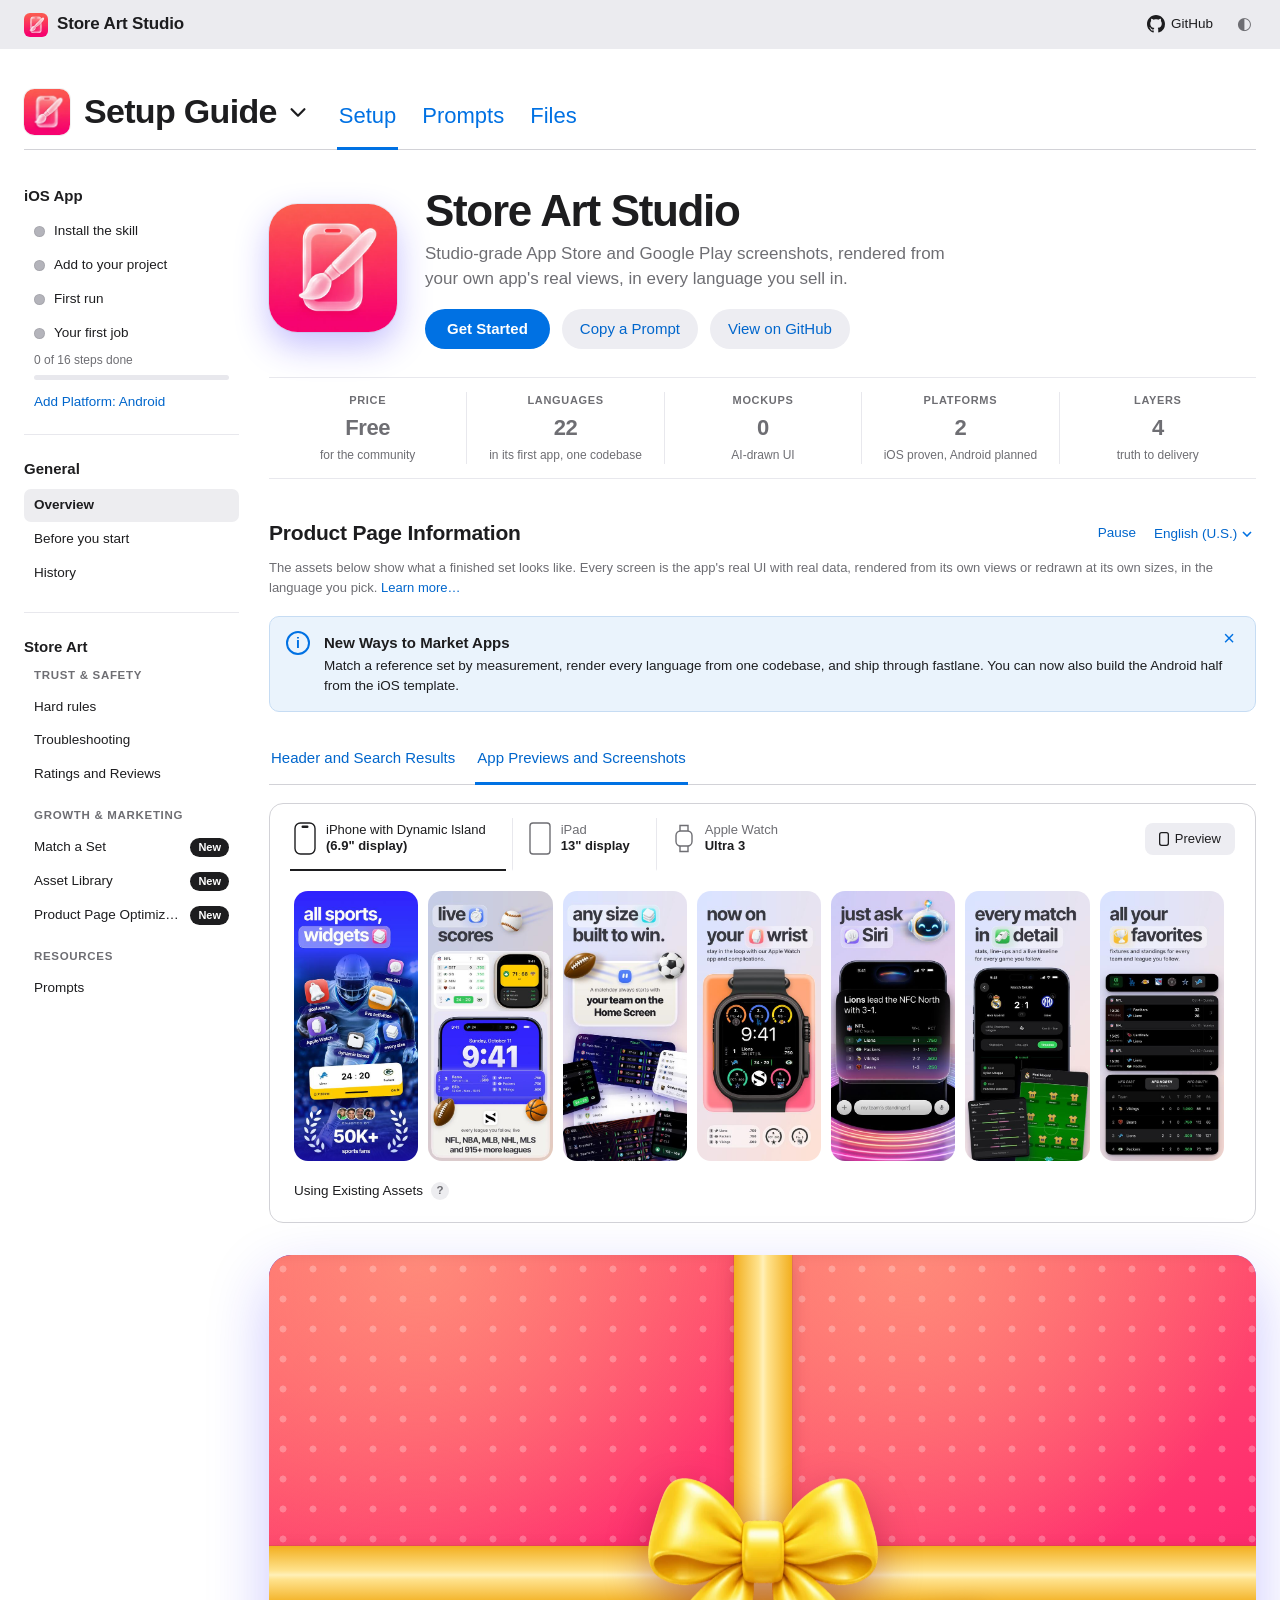
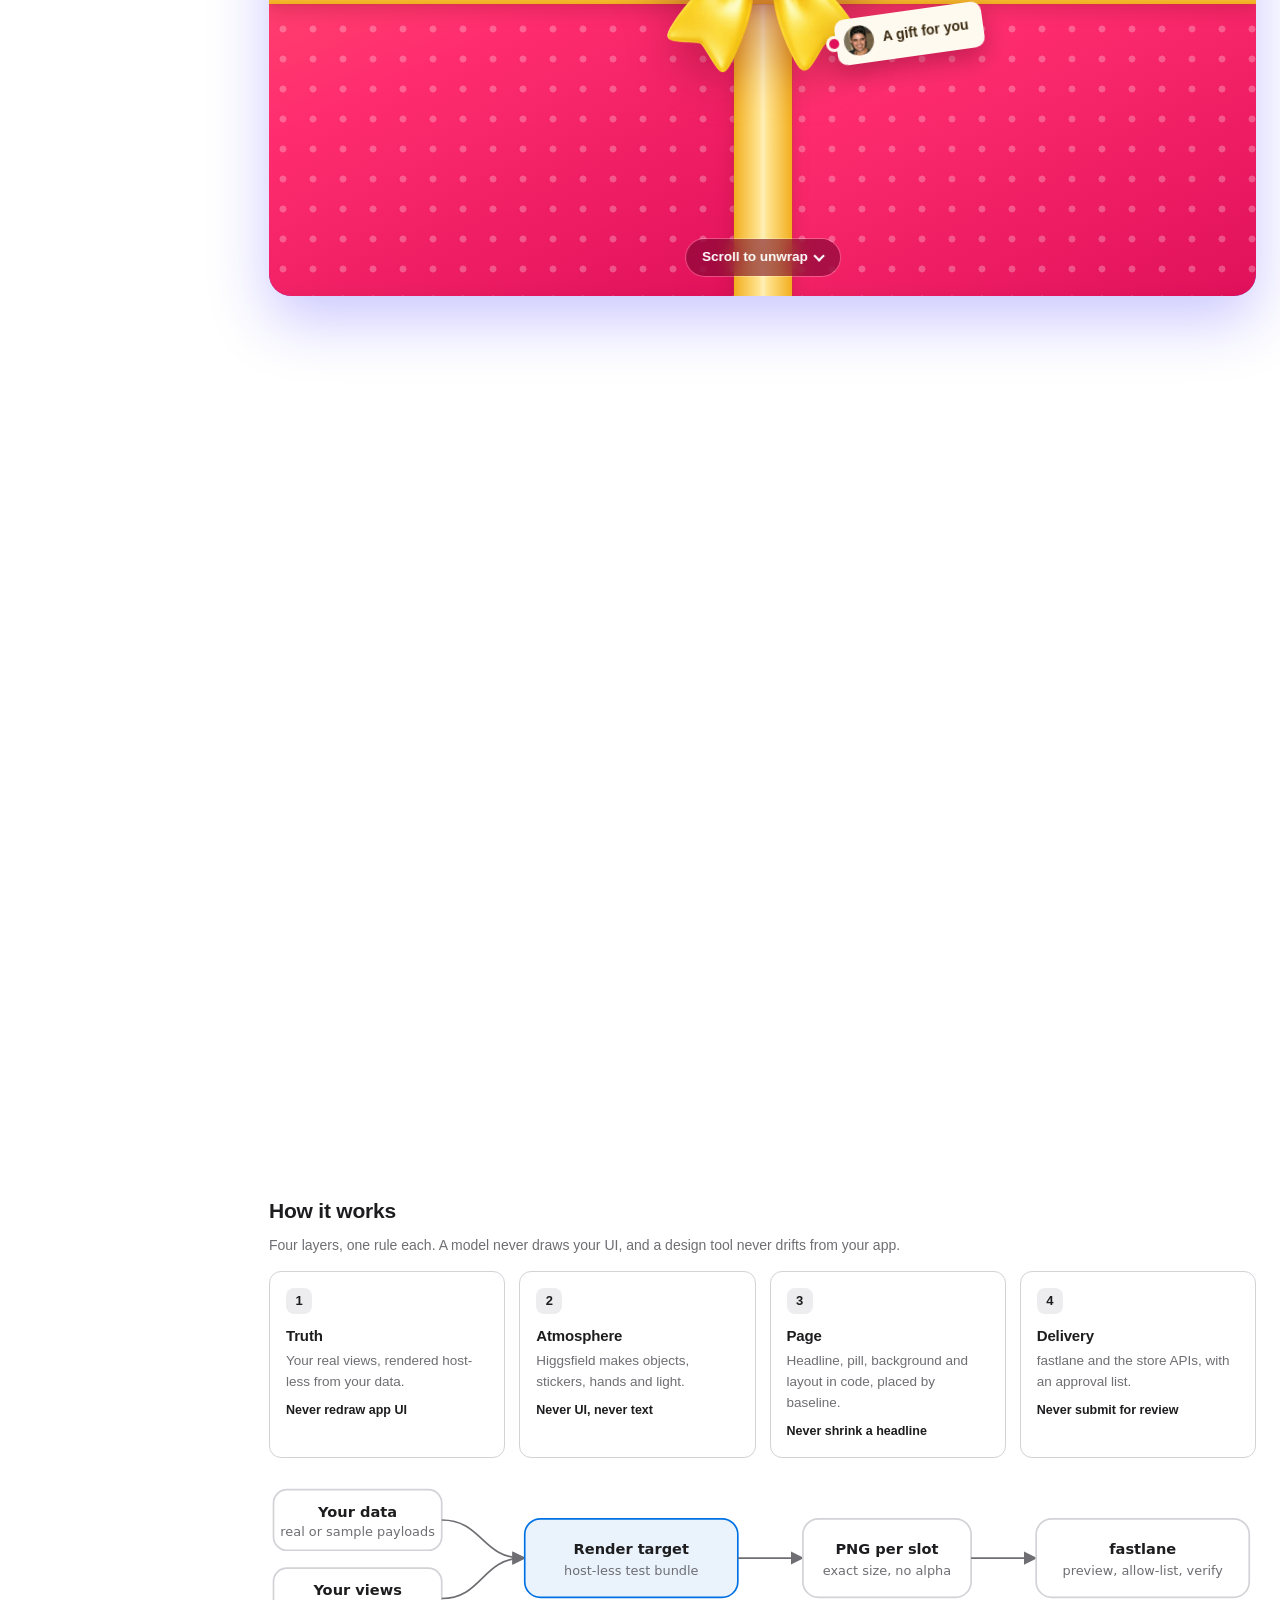
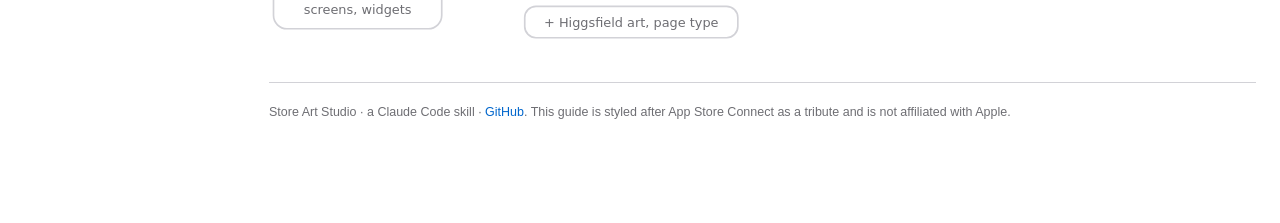
==== index.html @ 06abddfa "Add Vercel Web Analytics and Speed Insights, link the live guide Co-Authored-By: Claude Opus 5.5 <no" ====
<!doctype html>
<html lang="en">
<head>
<meta charset="utf-8">
<meta name="viewport" content="width=device-width, initial-scale=1">
<title>Store Art Studio</title>
<script>window.va = window.va || function () { (window.vaq = window.vaq || []).push(arguments); };</script>
<script defer src="/_vercel/insights/script.js"></script>
<script defer src="/_vercel/speed-insights/script.js"></script>
<link rel="icon" type="image/png" href="[data-uri]">
<meta name="description" content="A setup guide for Store Art Studio, styled like App Store Connect. Add studio-grade store screenshots to an existing iOS or Android project.">
<style>
:root {
  --bg: #ffffff; --bar: #ebebef; --ink: #1d1d1f; --ink2: #6e6e73; --line: #d2d2d7; --line2: #e8e8ed;
  --blue: #0071e3; --link: #0066cc; --sel: #ededf0; --card: #ffffff; --btn: #ededf2; --btn-ink: #1d1d1f;
  --banner: #eaf3fc; --banner-line: #c6dcf3; --warn: #fff6e0; --warn-line: #f0d48a; --warn-ink: #6b4a00;
  --yellow: #f6c026; --green: #2fa14d; --grey: #b4b4bb; --red: #e5484d;
  --code: #f5f5f7; --code-ink: #1d1d1f; --code-dim: #86868b; --code-line: #e5e5ea; --pill: #1d1d1f; --pill-ink: #fff;
  --shadow: 0 1px 2px rgba(0,0,0,.05), 0 6px 22px rgba(0,0,0,.06);
}
@media (prefers-color-scheme: dark) { :root:not([data-theme="light"]) {
  --bg: #1c1c1e; --bar: #2c2c2e; --ink: #f5f5f7; --ink2: #a1a1a6; --line: #3d3d40; --line2: #2c2c2e;
  --blue: #2997ff; --link: #4aa8ff; --sel: #2c2c2e; --card: #232326; --btn: #3a3a3d; --btn-ink: #f5f5f7;
  --banner: #14283d; --banner-line: #23496d; --warn: #2b2412; --warn-line: #5b4a1c; --warn-ink: #f0d58a;
  --code: #2c2c2e; --code-ink: #f5f5f7; --code-dim: #98989d; --code-line: #3a3a3c; --pill: #3a3a3c; --pill-ink: #f5f5f7; --shadow: 0 1px 2px rgba(0,0,0,.4), 0 6px 22px rgba(0,0,0,.35);
} }
:root[data-theme="dark"] {
  --bg: #1c1c1e; --bar: #2c2c2e; --ink: #f5f5f7; --ink2: #a1a1a6; --line: #3d3d40; --line2: #2c2c2e;
  --blue: #2997ff; --link: #4aa8ff; --sel: #2c2c2e; --card: #232326; --btn: #3a3a3d; --btn-ink: #f5f5f7;
  --banner: #14283d; --banner-line: #23496d; --warn: #2b2412; --warn-line: #5b4a1c; --warn-ink: #f0d58a;
  --code: #2c2c2e; --code-ink: #f5f5f7; --code-dim: #98989d; --code-line: #3a3a3c; --pill: #3a3a3c; --pill-ink: #f5f5f7; --shadow: 0 1px 2px rgba(0,0,0,.4), 0 6px 22px rgba(0,0,0,.35);
}
* { box-sizing: border-box; }
html { scroll-behavior: smooth; scroll-padding-top: 70px; }
@media (prefers-reduced-motion: reduce) { html { scroll-behavior: auto; } * { animation: none !important; transition: none !important; } }
body { margin: 0; background: var(--bg); color: var(--ink); font: 14px/1.55 -apple-system, BlinkMacSystemFont, "SF Pro Text", "Helvetica Neue", Arial, sans-serif; -webkit-font-smoothing: antialiased; }
a { color: var(--link); text-decoration: none; } a:hover { text-decoration: underline; }
code, pre { font-family: ui-monospace, "SF Mono", Menlo, Consolas, monospace; }
button { font: inherit; color: inherit; }
:focus-visible { outline: 3px solid color-mix(in srgb, var(--blue) 55%, transparent); outline-offset: 2px; border-radius: 6px; }
h1, h2, h3 { margin: 0; letter-spacing: -.01em; }
p { margin: 8px 0; }

/* ---------- Top bar ---------- */
.top { position: sticky; top: 0; z-index: 40; background: var(--bar); height: 49px; }
.top-in { height: 100%; max-width: 1362px; margin: 0 auto; padding: 0 24px; display: grid; grid-template-columns: 1fr auto; align-items: center; }
.logo { display: flex; align-items: center; gap: 9px; font-size: 17px; font-weight: 650; letter-spacing: -.01em; color: var(--ink); }
.logo:hover { text-decoration: none; }
.logo img { width: 24px; height: 24px; border-radius: 6px; display: block; }
.logo i { width: 22px; height: 22px; border-radius: 6px; background: linear-gradient(160deg, #5a87fb, #3121fd); display: grid; place-items: center; color: #fff; font: 800 13px/1 -apple-system, sans-serif; font-style: normal; }
.nav { display: flex; justify-content: space-between; gap: 8px; max-width: 760px; margin: 0 auto; width: 100%; }
.nav a { color: var(--ink); font-size: 14px; padding: 6px 4px; }
.nav a:hover { text-decoration: none; color: var(--blue); }
.nav a.on { color: var(--blue); }
.user { justify-self: end; text-align: right; font-size: 13px; line-height: 1.2; display: flex; align-items: center; gap: 12px; }
.user small { display: block; font-size: 11px; letter-spacing: .06em; color: var(--ink2); }
.ghlink { display: inline-flex; align-items: center; gap: 6px; color: var(--ink); font-size: 13.5px; font-weight: 500; padding: 4px 8px; border-radius: 8px; }
.ghlink:hover { text-decoration: none; background: var(--line2); }
.theme { appearance: none; border: 0; background: transparent; cursor: pointer; font-size: 17px; color: var(--ink2); padding: 4px; border-radius: 8px; }
.theme:hover { color: var(--ink); background: var(--line2); }
.btn.menu-btn { display: none; }

/* ---------- App header ---------- */
.shell { max-width: 1362px; margin: 0 auto; padding: 0 24px; }
.apphead { display: flex; align-items: center; gap: 28px; padding: 40px 0 0; border-bottom: 1px solid var(--line); flex-wrap: wrap; }
.titlewrap { display: flex; align-items: center; gap: 14px; padding-bottom: 14px; position: relative; }
.appicon-img { width: 46px; height: 46px; border-radius: 10.5px; display: block; flex: none; box-shadow: 0 0 0 1px rgba(0,0,0,.06); }
.appicon { width: 46px; height: 46px; border-radius: 11px; border: 1px solid var(--line); background: linear-gradient(160deg, #5a87fb, #3121fd); display: grid; place-items: center; color: #fff; font: 800 24px/1 -apple-system, sans-serif; box-shadow: inset 0 1px 0 rgba(255,255,255,.3); flex: none; }
.apptitle { appearance: none; border: 0; background: transparent; cursor: pointer; display: flex; align-items: center; gap: 10px; font-size: clamp(22px, 3vw, 34px); font-weight: 600; letter-spacing: -.02em; color: var(--ink); padding: 0; text-align: left; line-height: 1.15; }
.apptitle svg { width: 22px; height: 22px; flex: none; }
.appmenu { position: absolute; top: 58px; left: 0; z-index: 30; background: var(--card); border: 1px solid var(--line); border-radius: 12px; box-shadow: var(--shadow); padding: 6px; min-width: 230px; display: none; }
.appmenu.open { display: block; }
.appmenu button { display: flex; width: 100%; gap: 10px; align-items: center; appearance: none; border: 0; background: transparent; padding: 9px 12px; border-radius: 8px; cursor: pointer; font-size: 14px; text-align: left; }
.appmenu button:hover { background: var(--sel); }
.appmenu button[aria-checked="true"]::after { content: "\2713"; margin-left: auto; color: var(--blue); font-weight: 700; }
.tabs { display: flex; gap: 22px; align-self: stretch; align-items: flex-end; }
.tabs a { font-size: clamp(16px, 1.8vw, 22px); color: var(--blue); padding: 0 2px 14px; margin-bottom: -1px; border-bottom: 3px solid transparent; }
.tabs a:hover { text-decoration: none; }
.tabs a.on { border-bottom-color: var(--blue); }

/* ---------- Body layout ---------- */
.body { display: grid; grid-template-columns: 215px minmax(0, 1fr); gap: 30px; padding: 34px 0 100px; }
aside.side { position: sticky; top: 74px; align-self: start; max-height: calc(100vh - 90px); overflow: auto; padding-bottom: 20px; font-size: 13.5px; }
.side h4 { margin: 0 0 8px; font-size: 15px; font-weight: 600; }
.side .grp { margin-bottom: 22px; padding-bottom: 22px; border-bottom: 1px solid var(--line2); }
.side .grp:last-child { border-bottom: 0; }
.side .sub { font-size: 11.5px; font-weight: 600; letter-spacing: .06em; color: var(--ink2); margin: 16px 0 6px 10px; text-transform: uppercase; }
.side a.item { display: flex; align-items: center; gap: 9px; padding: 6px 10px; border-radius: 7px; color: var(--ink); margin: 1px 0; }
.side a.item:hover { text-decoration: none; background: var(--sel); }
.side a.item.on { background: var(--sel); font-weight: 600; }
.side .dot { width: 11px; height: 11px; border-radius: 50%; background: var(--grey); flex: none; box-shadow: inset 0 0 0 1px rgba(0,0,0,.08); transition: background .2s; }
.side .dot.part { background: var(--yellow); } .side .dot.done { background: var(--green); }
.side a.item .lbl { flex: 1; min-width: 0; white-space: nowrap; overflow: hidden; text-overflow: ellipsis; }
.side .new { flex-shrink: 0; margin-left: auto; background: var(--pill); color: var(--pill-ink); font-size: 11px; font-weight: 700; border-radius: 99px; padding: 1px 8px; }
.side .addp { display: block; margin: 12px 0 0 10px; font-size: 13.5px; }
.progress { margin: 0 10px 12px; font-size: 12px; color: var(--ink2); }
.bar-track { height: 5px; border-radius: 99px; background: var(--line2); overflow: hidden; margin-top: 5px; }
.bar-fill { height: 100%; width: 0; background: var(--green); border-radius: 99px; transition: width .3s; }

main { min-width: 0; }
.page { display: none; } .page.on { display: block; animation: fade .25s ease; }
.nojs .page { display: block; margin-bottom: 60px; }
@keyframes fade { from { transform: translateY(4px); } to { transform: none; } }
.ph { display: flex; align-items: center; justify-content: space-between; gap: 16px; padding-bottom: 18px; border-bottom: 1px solid var(--line); margin-bottom: 26px; }
.ph h1 { font-size: 28px; font-weight: 600; letter-spacing: -.022em; line-height: 1.15; }
.eyebrow { display: block; font-size: 12px; font-weight: 600; color: var(--ink2); margin-bottom: 4px; }
.ph .sub { color: var(--ink2); font-size: 14px; margin-top: 4px; }
.h2row { display: flex; align-items: center; justify-content: space-between; gap: 14px; flex-wrap: wrap; }
h2 { font-size: 21px; font-weight: 650; }
h3 { font-size: 16px; font-weight: 650; }
.muted { color: var(--ink2); }
.small { font-size: 13px; }

/* Hero */
.hero { display: grid; grid-template-columns: 128px minmax(0, 1fr); gap: 28px; align-items: center; padding: 4px 0 28px; }
.hero-icon { width: 128px; height: 128px; border-radius: 28.5px; display: block; box-shadow: 0 0 0 1px rgba(0,0,0,.06), 0 14px 34px rgba(49,33,253,.28); }
.hero h1 { font-size: clamp(30px, 4vw, 44px); font-weight: 700; letter-spacing: -.03em; line-height: 1.05; }
.hero-sub { font-size: 17px; line-height: 1.45; color: var(--ink2); max-width: 58ch; margin: 8px 0 18px; }
.hero-cta { display: flex; gap: 12px; align-items: center; flex-wrap: wrap; }
.get { background: var(--blue); color: #fff; font-weight: 600; font-size: 15px; padding: 8px 22px; border-radius: 99px; }
.get:hover { text-decoration: none; filter: brightness(1.07); }
.btn.pill { border-radius: 99px; padding: 8px 18px; font-size: 15px; color: var(--link); }
.metrics { display: grid; grid-template-columns: repeat(5, minmax(0, 1fr)); border-top: 1px solid var(--line2); border-bottom: 1px solid var(--line2); padding: 14px 0; margin-bottom: 38px; text-align: center; }
.metrics > div { padding: 0 10px; border-left: 1px solid var(--line2); }
.metrics > div:first-child { border-left: 0; }
.metrics small { display: block; font-size: 11px; font-weight: 600; letter-spacing: .06em; color: var(--ink2); }
.metrics b { display: block; font-size: 22px; font-weight: 700; letter-spacing: -.02em; margin: 2px 0 1px; color: var(--ink2); }
.metrics span { display: block; font-size: 12px; color: var(--ink2); }
.thumbs img { transition: opacity .2s ease; }
.thumbs.fading img, .hdr.fading img { opacity: 0; }

/* Buttons and chips */
.btn svg { flex: none; }
.btn { appearance: none; border: 0; background: var(--btn); color: var(--btn-ink); border-radius: 8px; padding: 6px 14px; font-size: 13px; font-weight: 500; cursor: pointer; display: inline-flex; align-items: center; gap: 6px; }
.btn:hover { text-decoration: none; filter: brightness(.96); }
.btn.primary { background: var(--blue); color: #fff; }
.btn[disabled] { opacity: .45; cursor: default; }
.linkbtn { appearance: none; border: 0; background: transparent; color: var(--link); cursor: pointer; padding: 0; font-size: 13.5px; }
.linkbtn:hover { text-decoration: underline; }
.chip { display: inline-flex; align-items: center; gap: 7px; font-size: 13px; white-space: nowrap; color: var(--ink); }
.chip .dot { width: 10px; height: 10px; flex: none; border-radius: 50%; background: var(--grey); }
.chip .dot.y { background: var(--yellow); } .chip .dot.g { background: var(--green); } .chip .dot.b { background: var(--blue); }
select.sel { appearance: none; border: 0; background: transparent; color: var(--link); font-size: 13.5px; cursor: pointer; padding: 4px 18px 4px 4px; background-image: url("data:image/svg+xml,%3Csvg xmlns='http://www.w3.org/2000/svg' width='10' height='6'%3E%3Cpath d='M1 1l4 4 4-4' fill='none' stroke='%230071e3' stroke-width='1.6'/%3E%3C/svg%3E"); background-repeat: no-repeat; background-position: right 4px center; }
select.sel option { color: #1d1d1f; }

/* Banner */
.banner { display: flex; gap: 14px; background: var(--banner); border: 1px solid var(--banner-line); border-radius: 10px; padding: 14px 16px; margin: 18px 0 24px; position: relative; }
.banner .i { flex: none; width: 24px; height: 24px; border: 2px solid var(--blue); color: var(--blue); border-radius: 50%; display: grid; place-items: center; font-weight: 800; font-size: 14px; }
.banner b { display: block; font-size: 15px; font-weight: 600; margin-bottom: 1px; }
.banner p { margin: 0; font-size: 13.5px; }
.banner .x { position: absolute; right: 14px; top: 10px; appearance: none; border: 0; background: transparent; color: var(--blue); font-size: 20px; cursor: pointer; line-height: 1; }

/* Section tabs */
.stabs { display: flex; gap: 18px; border-bottom: 1px solid var(--line); margin-top: 6px; }
.stabs button { appearance: none; border: 0; background: transparent; color: var(--link); font-size: 15px; font-weight: 500; padding: 10px 2px 12px; cursor: pointer; border-bottom: 3px solid transparent; margin-bottom: -1px; }
.stabs button[aria-selected="true"] { border-bottom-color: var(--blue); }
.spanel[hidden] { display: none; }

/* Asset card (header / screenshots) */
.acard { border: 1px solid var(--line); border-radius: 14px; background: var(--card); margin-top: 18px; overflow: hidden; }
.acard-top { display: flex; align-items: center; justify-content: space-between; padding: 14px 20px 0; border-bottom: 1px solid var(--line2); }
.itabs { display: flex; gap: 6px; }
.itabs button { appearance: none; border: 0; background: transparent; display: flex; align-items: center; gap: 10px; padding: 6px 14px 14px; font-size: 13px; cursor: pointer; border-bottom: 2px solid transparent; margin-bottom: -1px; color: var(--ink2); }
.itabs button[aria-selected="true"] { color: var(--ink); border-bottom-color: var(--ink); }
.itabs svg { width: 22px; height: 30px; }
.acard-top .btn { margin-bottom: 10px; }
.acard-body { padding: 22px 24px; }
.acard-foot { display: flex; gap: 16px; padding: 12px 22px; border-top: 1px solid var(--line2); font-size: 13.5px; align-items: center; }
.acard-foot .cnt { margin-right: 4px; }
.acard-foot .dis { color: var(--grey); }
.hdr { position: relative; border-radius: 10px; overflow: hidden; border: 1px solid var(--line2); background: var(--sel); }
.hdr img { display: block; width: 100%; height: auto; }
.hdr .mask { position: absolute; top: 0; bottom: 0; background: rgba(10,10,20,.58); opacity: 0; transition: opacity .25s; pointer-events: none; }
.hdr .mask.l { left: 0; width: 13.54%; } .hdr .mask.r { right: 0; width: 13.54%; }
.hdr.crop .mask { opacity: 1; }
.hdr .tag { position: absolute; left: 50%; bottom: 10px; transform: translateX(-50%); background: rgba(0,0,0,.72); color: #fff; font-size: 12px; padding: 3px 12px; border-radius: 99px; opacity: 0; transition: opacity .25s; pointer-events: none; white-space: nowrap; }
.hdr.crop .tag { opacity: 1; }
.shots-card .acard-top { border-bottom: 0; }
.shots-card .itabs button { margin-bottom: 0; }
.dtabs button { align-items: center; padding: 4px 20px 14px 16px; line-height: 1.25; }
.dtabs button + button { border-left: 1px solid var(--line2); margin-left: 0; }
.dtabs button:first-child { padding-left: 4px; }
.dtabs svg { width: 22px; height: 33px; flex: none; }
.dtabs b { display: block; font-weight: 600; color: var(--ink); }
.dtabs span { text-align: left; }
.thumbs { display: flex; gap: 10px; overflow-x: auto; padding: 20px 24px 8px; }
.thumb { flex: none; height: 270px; aspect-ratio: 1320 / 2868; border-radius: 14px; overflow: hidden; background: var(--sel); border: 0; padding: 0; cursor: zoom-in; transition: transform .18s, box-shadow .18s; }
.thumb:hover { transform: translateY(-3px); box-shadow: var(--shadow); }
.thumb img { width: 100%; height: 100%; object-fit: cover; display: block; }
.thumb.add { border: 2px dashed var(--line); background: transparent; display: grid; place-items: center; color: var(--blue); font-size: 30px; line-height: 1; cursor: copy; }
.thumb.add:hover { border-color: var(--blue); box-shadow: none; }
.thumb.ghost { border: 2px dashed var(--line2); background: transparent; cursor: default; }
.thumb.ghost:hover { transform: none; box-shadow: none; }
.using { display: flex; align-items: center; gap: 8px; padding: 12px 24px 20px; font-size: 13.5px; }
.using { position: relative; }
.using .q { width: 18px; height: 18px; border-radius: 50%; background: var(--sel); color: var(--ink2); font-size: 11.5px; font-weight: 700; display: inline-grid; place-items: center; cursor: help; }
.using .q:hover::after, .using .q:focus::after { content: attr(data-tip); position: absolute; left: 24px; bottom: calc(100% - 6px); max-width: 280px; background: var(--ink); color: var(--bg); font-weight: 400; font-size: 12.5px; line-height: 1.4; padding: 8px 10px; border-radius: 8px; z-index: 5; text-align: left; }
.using .cnt { margin-left: auto; color: var(--ink2); }
.locale-note { font-size: 12.5px; color: var(--ink2); }

/* Search result mock */
.sr { max-width: 460px; margin: 0 auto; border: 1px solid var(--line2); border-radius: 18px; padding: 16px; background: var(--bg); }
.sr-top { display: flex; gap: 12px; align-items: center; }
.sr-top .appicon { width: 58px; height: 58px; font-size: 30px; border-radius: 14px; }
.sr-top b { display: block; font-size: 16px; } .sr-top span { color: var(--ink2); font-size: 13px; }
.sr-top .get { margin-left: auto; background: var(--btn); color: var(--blue); font-weight: 700; padding: 6px 18px; border-radius: 99px; font-size: 14px; }
.sr-shots { display: grid; grid-template-columns: repeat(3, 1fr); gap: 8px; margin-top: 14px; }
.sr-shots img { width: 100%; border-radius: 12px; border: 1px solid var(--line2); display: block; }

/* Info rows (App Information style) */
.rows { border-top: 0; }
.rows .row:first-child { padding-top: 4px; }
.rows .row:last-child { border-bottom: 0; }
.row { display: grid; grid-template-columns: 220px minmax(0, 1fr); gap: 24px; padding: 18px 0; border-bottom: 1px solid var(--line2); }
.row > .k { font-weight: 600; font-size: 14px; } .row > .k small { display: block; color: var(--ink2); font-weight: 400; font-size: 12.5px; margin-top: 2px; }
.row .v { min-width: 0; }
.check { display: flex; gap: 12px; align-items: flex-start; cursor: pointer; }
.check input { width: 18px; height: 18px; margin-top: 2px; accent-color: var(--blue); flex: none; }
.check b { font-weight: 600; } .check .d { display: block; color: var(--ink2); font-size: 13.5px; }

/* Steps */
.step { display: grid; grid-template-columns: 34px minmax(0, 1fr); gap: 14px; padding: 20px 0; border-bottom: 1px solid var(--line2); }
.step:last-child { border-bottom: 0; }
.step .num { width: 26px; height: 26px; border-radius: 50%; background: transparent; box-shadow: inset 0 0 0 1.5px var(--line); color: var(--ink2); display: grid; place-items: center; font-weight: 700; font-size: 13px; transition: background .2s, color .2s; }
.step.done .num { background: var(--green); box-shadow: none; color: #fff; font-size: 0; }
.step.done .num::after { content: "\2713"; font-size: 13px; }
.step.done h3 { color: var(--ink2); }
.step-head { display: flex; justify-content: space-between; gap: 12px; align-items: flex-start; }
.step h3 { margin-bottom: 4px; }
.step .markdone { display: inline-flex; gap: 7px; align-items: center; font-size: 12.5px; color: var(--ink2); cursor: pointer; flex: none; padding-top: 2px; }
.step .markdone input { accent-color: var(--green); width: 16px; height: 16px; }
.step p, .step li { color: var(--ink2); } .step ul { padding-left: 20px; margin: 6px 0; }
.step strong { color: var(--ink); } .step code { color: var(--ink); }
:not(pre) > code { background: var(--sel); border: 1px solid var(--line2); padding: 1px 6px; border-radius: 6px; font-size: .88em; }
.note { display: flex; gap: 12px; border: 1px solid var(--line); border-radius: 10px; padding: 12px 14px; margin: 14px 0; background: var(--card); font-size: 13.5px; }
.note.warn { background: var(--warn); border-color: var(--warn-line); color: var(--warn-ink); }
.note b { display: block; } .note p { margin: 2px 0 0; color: inherit; }
.note .i { flex: none; font-weight: 800; }

/* Code */
.code { background: var(--code); border: 1px solid var(--code-line); border-radius: 12px; margin: 10px 0; overflow: hidden; }
.code-head { display: flex; align-items: center; justify-content: space-between; padding: 7px 8px 7px 14px; font-size: 11.5px; color: var(--code-dim); border-bottom: 1px solid var(--code-line); letter-spacing: 0; }
.code pre { margin: 0; padding: 12px 16px; overflow-x: auto; color: var(--code-ink); font-size: 13px; line-height: 1.6; }
.code.tall pre { max-height: 400px; overflow: auto; }
.code .c { color: var(--code-dim); }
.copy { appearance: none; border: 0; background: var(--card); color: var(--link); font-size: 12px; font-weight: 600; padding: 3px 10px; border-radius: 99px; cursor: pointer; box-shadow: 0 0 0 1px var(--code-line); }
.copy:hover { filter: brightness(.97); } .copy.done { color: var(--green); }
.mini-tabs { display: flex; gap: 4px; margin-top: 8px; border-bottom: 1px solid var(--line2); }
.mini-tabs button { appearance: none; border: 0; background: transparent; color: var(--ink2); padding: 6px 12px; cursor: pointer; font-size: 13px; border-bottom: 2px solid transparent; margin-bottom: -1px; }
.mini-tabs button[aria-selected="true"] { color: var(--blue); border-bottom-color: var(--blue); }

/* Tables */
table.t { width: 100%; border-collapse: collapse; font-size: 13.5px; }
table.t th { text-align: left; font-weight: 500; color: var(--ink2); font-size: 12.5px; padding: 10px 12px; border-bottom: 1px solid var(--line); }
table.t td { padding: 12px; border-bottom: 1px solid var(--line2); vertical-align: top; }
table.t tbody tr:last-child td { border-bottom: 0; }
.tbl-wrap { overflow-x: auto; }
.tbl-wrap table.t th:first-child, .tbl-wrap table.t td:first-child { padding-left: 0; }
table.t th { border-bottom: 1px solid var(--line); }
.kind { font-size: 13px; color: var(--ink2); }
.tbl-wrap table.t td:first-child code { white-space: nowrap; }

/* Gift wrap: the thank-you note is unwrapped by scrolling */
.giftstage { position: relative; margin-top: 32px; }
.giftsticky { position: relative; }
.giftstage .thanks { margin-top: 0; }
.wrap { display: none; position: absolute; inset: 0; z-index: 20; perspective: 1800px; pointer-events: none; border-radius: inherit; }
body.giftfx .wrap { display: block; }
.paper { position: absolute; top: 0; bottom: 0; width: 50.5%; backface-visibility: visible; will-change: transform, opacity;
  background: radial-gradient(circle at 14px 14px, rgba(255,255,255,.26) 3.2px, transparent 3.8px) 0 0 / 30px 30px, radial-gradient(120% 90% at 30% 0%, #ff8a7a, transparent 60%), linear-gradient(155deg, #ff6b6b, #ff2d6f 55%, #e0105a); }
.paper.l { left: 0; transform-origin: left center; box-shadow: inset -14px 0 22px -14px rgba(90,0,30,.45); }
.paper.r { right: 0; transform-origin: right center; box-shadow: inset 14px 0 22px -14px rgba(90,0,30,.45); }
.ribbon { position: absolute; background: linear-gradient(90deg, #f2ae1e, #ffe28c 42%, #fff0b8 50%, #ffe28c 58%, #f2ae1e); box-shadow: 0 0 0 1px rgba(160,90,0,.18), 0 6px 16px rgba(120,20,40,.25); will-change: transform, opacity; }
.ribbon.v { left: 50%; top: 0; bottom: 0; width: 58px; margin-left: -29px; transform-origin: center; }
.ribbon.h { top: 50%; left: 0; right: 0; height: 58px; margin-top: -29px; transform-origin: center; background: linear-gradient(180deg, #f2ae1e, #ffe28c 42%, #fff0b8 50%, #ffe28c 58%, #f2ae1e); }
.wrap .bow { position: absolute; left: 50%; top: 50%; width: 230px; transform: translate(-50%, -50%); filter: drop-shadow(0 16px 22px rgba(120,10,40,.4)); will-change: transform, opacity; }
.gtag { position: absolute; left: calc(50% + 70px); top: calc(50% + 46px); transform: rotate(-8deg); transform-origin: top left; display: flex; align-items: center; gap: 9px; background: #fffaf0; color: #3a2a10; padding: 8px 14px 8px 8px; border-radius: 10px; box-shadow: 0 10px 24px rgba(90,0,30,.35); font-weight: 650; font-size: 14px; white-space: nowrap; }
.gtag img { width: 30px; height: 30px; border-radius: 50%; }
.gtag::before { content: ""; position: absolute; left: -7px; top: 50%; width: 10px; height: 10px; margin-top: -5px; border-radius: 50%; background: #e0105a; box-shadow: 0 0 0 3px #fffaf0; }
.scrollcue { position: absolute; left: 50%; bottom: 20px; transform: translateX(-50%); display: flex; align-items: center; gap: 8px; color: #fff; font-size: 13.5px; font-weight: 600; padding: 8px 16px; border-radius: 99px; background: rgba(110,0,40,.55); -webkit-backdrop-filter: blur(10px); backdrop-filter: blur(10px); box-shadow: 0 0 0 1px rgba(255,255,255,.25); white-space: nowrap; }
.scrollcue i { display: block; width: 8px; height: 8px; margin: -3px 0 0; border-right: 2px solid #fff; border-bottom: 2px solid #fff; transform: rotate(45deg); animation: cue 1.6s ease-in-out infinite; }
@keyframes cue { 0%, 100% { transform: translateY(-3px) rotate(45deg); opacity: .5; } 50% { transform: translateY(3px) rotate(45deg); opacity: 1; } }
.giftstage.is-flow .wrap .bow, .giftstage.is-flow .ribbon.h { top: min(50%, 36vh); } .giftstage.is-flow .gtag { top: calc(min(50%, 36vh) + 70px); } .giftstage.is-flow .scrollcue { top: calc(min(50%, 36vh) + 140px); bottom: auto; }
@media (max-width: 640px) { .d-gift, .d-heart { display: none; } .d-star { width: 44px !important; right: 3% !important; top: 8px !important; } .wrap .bow { width: 170px; } .gtag { left: 50%; top: calc(50% + 70px); transform: translateX(-50%) rotate(-4deg); } .ribbon.v { width: 44px; margin-left: -22px; } .ribbon.h { height: 44px; margin-top: -22px; } }

/* Cards / grids */
.grid { display: grid; gap: 14px; } .g2 { grid-template-columns: repeat(2, minmax(0, 1fr)); } .g3 { grid-template-columns: repeat(3, minmax(0, 1fr)); } .g4 { grid-template-columns: repeat(4, minmax(0, 1fr)); }
.card { border: 1px solid var(--line); border-radius: 12px; padding: 16px; background: var(--card); }
.card h3 { font-size: 15px; margin-bottom: 4px; } .card p { margin: 0; color: var(--ink2); font-size: 13.5px; }
.card .rule { margin-top: 8px; font-size: 12.5px; font-weight: 650; }
.layer-n { width: 26px; height: 26px; border-radius: 8px; background: var(--sel); display: grid; place-items: center; font-weight: 700; font-size: 13px; margin-bottom: 10px; }
.flow-wrap { overflow-x: auto; margin-top: 16px; } .flow { width: 100%; min-width: 640px; height: auto; display: block; }
.flow rect.box { fill: var(--card); stroke: var(--line); stroke-width: 1.5; } .flow rect.hot { fill: var(--banner); stroke: var(--blue); stroke-width: 1.5; }
.flow text { fill: var(--ink); font: 600 13px -apple-system, system-ui, sans-serif; } .flow text.s { fill: var(--ink2); font-weight: 400; font-size: 11.5px; }
.flow path { stroke: var(--ink2); stroke-width: 1.5; fill: none; }

/* Ratings page / thanks */
.thanks { position: relative; margin-top: 32px; border-radius: 22px; overflow: hidden; color: #fff; padding: clamp(28px, 4.4vw, 56px); background: radial-gradient(900px 420px at 88% -10%, rgba(157,184,255,.55), transparent 60%), radial-gradient(700px 380px at -10% 110%, rgba(255,168,138,.35), transparent 60%), linear-gradient(150deg, #2a1cf0, #3a3cfa 55%, #5a87fb); display: grid; grid-template-columns: minmax(0, 1.08fr) minmax(0, .92fr); gap: clamp(20px, 3.4vw, 40px); align-items: center; box-shadow: 0 24px 60px rgba(49,33,253,.25); }
.thanks .tag { display: inline-block; font-size: 14px; font-weight: 600; color: rgba(255,255,255,.8); }
.thanks h2 { color: #fff; font-size: clamp(24px, 3.2vw, 36px); margin: 22px 0 10px; letter-spacing: -.03em; line-height: 1.1; }
.thanks p { color: rgba(255,255,255,.9); margin: 9px 0; font-size: 15.5px; } .thanks .fine { font-size: 13px; color: rgba(255,255,255,.72); } .thanks strong { color: #fff; }
.thanks-copy { position: relative; z-index: 2; padding: 4px clamp(0px, 1.4vw, 18px) 4px clamp(0px, 1vw, 10px); }
.author { display: flex; align-items: center; gap: 14px; }
.author img { width: 56px; height: 56px; border-radius: 50%; display: block; object-fit: cover; box-shadow: 0 0 0 3px rgba(255,255,255,.85), 0 8px 20px rgba(10,5,70,.35); }
.author b { display: block; font-size: 16px; color: #fff; letter-spacing: -.01em; }
.author small { display: block; font-size: 13px; color: rgba(255,255,255,.75); }
.app { display: flex; align-items: center; gap: 14px; margin: 20px 0 12px; padding: 11px 13px; border-radius: 16px; background: rgba(255,255,255,.12); border: 1px solid rgba(255,255,255,.22); }
.app-icon { width: 52px; height: 52px; border-radius: 12px; background: #fff; display: block; box-shadow: 0 4px 14px rgba(0,0,0,.25); }
.app b { display: block; font-size: 16px; } .app small { display: block; color: rgba(255,255,255,.8); font-size: 13px; line-height: 1.35; }
.actions { width: 100%; }
.stores { display: grid; grid-template-columns: 1fr 1fr; gap: 10px; }
.store { display: flex; align-items: center; justify-content: center; gap: 10px; min-width: 0; height: 56px; padding: 0 18px; border-radius: 14px; background: #fff; color: #1d1d1f; box-shadow: 0 8px 22px rgba(10,5,70,.22); transition: transform .15s, box-shadow .15s; }
.store:hover { transform: translateY(-2px); box-shadow: 0 12px 28px rgba(10,5,70,.3); text-decoration: none; }
.store svg { width: 24px; height: 24px; flex: none; }
.store .t { display: flex; flex-direction: column; min-width: 0; line-height: 1.1; }
.store .k { font-size: 11px; font-weight: 500; color: #6e6e73; } .store .v { font-size: 20px; font-weight: 600; letter-spacing: -.01em; white-space: nowrap; overflow: hidden; text-overflow: ellipsis; }
.deco { position: absolute; z-index: 1; pointer-events: none; filter: drop-shadow(0 14px 18px rgba(20,10,90,.35)); will-change: transform; }
.d-star { width: 70px; right: 1.5%; top: 1.2%; z-index: 3; } .d-heart { width: 60px; left: 52.5%; bottom: 4%; z-index: 3; } .d-gift { width: 64px; left: 52%; top: 1.5%; }
@keyframes bob { 0%, 100% { transform: translateY(0) rotate(-3deg); } 50% { transform: translateY(-10px) rotate(3deg); } }
.review { position: relative; z-index: 2; margin: 0; background: #fff; color: #1c1c28; border-radius: 18px; padding: 12px 14px 12px; max-width: 360px; justify-self: end; width: 100%; will-change: transform; box-shadow: 0 22px 50px rgba(10,5,70,.38); font-size: 14.5px; }
.rv-top { display: flex; align-items: center; justify-content: space-between; font-weight: 700; padding-bottom: 8px; border-bottom: 1px solid #ececf4; font-size: 13.5px; }
.rv-top em { font-style: normal; font-size: 12.5px; font-weight: 500; color: #8a8a99; }
.rv-app { display: flex; align-items: center; gap: 10px; margin: 10px 0 0; } .rv-app img { width: 34px; height: 34px; border-radius: 10px; border: 1px solid #ececf4; } .rv-app b { display: block; } .rv-app small { color: #6c6c80; font-size: 12.5px; }
.rv-stars { display: flex; justify-content: center; gap: 4px; padding: 6px 0 8px; }
.rv-stars button { appearance: none; border: 0; background: transparent; cursor: pointer; padding: 2px; line-height: 0; transition: transform .12s; } .rv-stars button:hover { transform: scale(1.12); }
.rv-stars svg { width: 28px; height: 28px; display: block; } .rv-stars .on path { fill: #ffb800; stroke: #e69c00; } .rv-stars .off path { fill: #e9e9f2; stroke: #d6d6e4; }
.thanks .review .rv-t { font-weight: 700; font-size: 13.5px; padding: 7px 10px; border: 1px solid #e3e3ee; border-radius: 11px; background: #fafafd; color: #1c1c28; }
.thanks .review .rv-body { margin: 7px 0 0; padding: 7px 10px; border: 1px solid #e3e3ee; border-radius: 11px; background: #fafafd; color: #34344a; font-size: 13px; line-height: 1.45; }
.rv-foot { display: flex; align-items: center; justify-content: space-between; gap: 10px; margin-top: 9px; font-size: 11.5px; color: #6c6c80; } .thanks .review .rv-foot span { flex: 1; }
.rv-send { flex: none; background: #3121fd; color: #fff; font-weight: 700; font-size: 13px; padding: 7px 13px; border-radius: 99px; } .rv-send:hover { background: #2517d6; text-decoration: none; }
@media (prefers-reduced-motion: reduce) { .deco { animation: none; } }

/* compare illustration */
.cmp { display: grid; grid-template-columns: 1fr 1fr; gap: 18px; max-width: 560px; }
.cmp .pane { position: relative; aspect-ratio: 1320 / 2868; border-radius: 16px; overflow: hidden; border: 1px solid var(--line); }
.cmp .ref { background: repeating-linear-gradient(135deg, var(--sel) 0 12px, transparent 12px 24px); display: grid; place-items: center; text-align: center; color: var(--ink2); font-size: 13px; padding: 14px; }
.cmp img { width: 100%; height: 100%; object-fit: cover; display: block; }
.cmp .g { position: absolute; background: #ff1a66; opacity: .85; pointer-events: none; }
.cmp .gx { top: 0; bottom: 0; width: 1px; left: 7.88%; } .cmp .gy { left: 0; right: 0; height: 1px; }
.cmp .cap { position: absolute; left: 8px; bottom: 8px; font-size: 11px; background: rgba(0,0,0,.65); color: #fff; padding: 2px 8px; border-radius: 99px; }

/* ppo */
.exp { border: 1px solid var(--line); border-radius: 14px; background: var(--card); padding: 18px 20px; }
.exp-top { display: flex; align-items: center; justify-content: space-between; gap: 12px; flex-wrap: wrap; }
.split { display: flex; height: 10px; border-radius: 99px; overflow: hidden; margin: 14px 0 6px; } .split i { display: block; } .split .a { width: 50%; background: var(--grey); } .split .b { width: 50%; background: var(--blue); }
.exp-cols { display: grid; grid-template-columns: 1fr 1fr; gap: 16px; margin-top: 16px; }
.exp-col h4 { margin: 0 0 8px; font-size: 13px; } .exp-thumbs { display: flex; gap: 8px; }
.exp-thumbs div { flex: 1; aspect-ratio: 1320 / 2868; border-radius: 10px; overflow: hidden; border: 1px solid var(--line2); background: var(--sel); } .exp-thumbs img { width: 100%; height: 100%; object-fit: cover; display: block; }
.exp-thumbs.empty { height: 100%; } .exp-thumbs.empty div { aspect-ratio: auto; display: grid; place-items: center; text-align: center; color: var(--ink2); font-size: 13px; border: 1px dashed var(--line); background: none; }

/* details */
details { border: 1px solid var(--line); border-radius: 10px; margin: 8px 0; background: var(--card); }
summary { cursor: pointer; padding: 12px 14px; font-weight: 600; list-style: none; display: flex; justify-content: space-between; gap: 12px; }
summary::-webkit-details-marker { display: none; } summary::after { content: "+"; color: var(--blue); font-weight: 700; font-size: 18px; line-height: 1; } details[open] summary::after { content: "\2212"; }
details > div { padding: 0 14px 12px; color: var(--ink2); }

/* lightbox & toast */
.lb { position: fixed; inset: 0; z-index: 90; background: rgba(8,8,14,.82); backdrop-filter: blur(8px); display: none; align-items: center; justify-content: center; flex-direction: column; gap: 12px; padding: 20px; }
.lb.open { display: flex; }
.lb img { max-height: 82vh; max-width: 92vw; border-radius: 26px; box-shadow: 0 30px 80px rgba(0,0,0,.6); }
.lb button { position: absolute; appearance: none; border: 0; background: rgba(255,255,255,.14); color: #fff; width: 44px; height: 44px; border-radius: 50%; font-size: 22px; cursor: pointer; } .lb button:hover { background: rgba(255,255,255,.26); }
.lb .prev { left: 24px; top: 50%; transform: translateY(-50%); } .lb .next { right: 24px; top: 50%; transform: translateY(-50%); } .lb .close { right: 24px; top: 24px; }
.toast { position: fixed; left: 50%; bottom: 28px; transform: translate(-50%, 30px); opacity: 0; background: #1d1d1f; color: #fff; padding: 10px 18px; border-radius: 99px; font-size: 13.5px; z-index: 100; transition: all .25s; pointer-events: none; max-width: 90vw; }
.toast.show { opacity: 1; transform: translate(-50%, 0); }
footer.foot { border-top: 1px solid var(--line); margin-top: 40px; padding: 20px 0 0; color: var(--ink2); font-size: 12.5px; }

/* platform toggle */
body[data-platform="ios"] .android-only { display: none !important; } body[data-platform="android"] .ios-only { display: none !important; }

@media (max-width: 1000px) {

  .body { grid-template-columns: 1fr; gap: 0; padding-top: 18px; }
  aside.side { display: none; position: static; max-height: none; border: 1px solid var(--line); border-radius: 12px; padding: 14px; margin-bottom: 20px; }
  aside.side.open { display: block; }
  .btn.menu-btn { display: inline-flex; align-items: center; gap: 6px; background: none; padding: 6px 0; color: var(--link); font-size: 15px; font-weight: 500; margin: 0 0 10px; }
  .theme { min-width: 44px; min-height: 44px; }
  .g4 { grid-template-columns: repeat(2, minmax(0, 1fr)); } .g3 { grid-template-columns: repeat(2, minmax(0, 1fr)); }
  .thanks { grid-template-columns: 1fr; } .d-star { width: 66px; right: 5%; top: 14px; } .d-gift { left: auto; right: 24%; top: 14px; width: 54px; } .d-heart { display: none; } .thanks h2 { margin-top: 34px; }
}
@media (max-width: 640px) {
  .shell { padding: 0 16px; } .top-in { padding: 0 16px; } .user > div { display: none; }
  .row { grid-template-columns: 1fr; gap: 8px; } .g2, .g3, .g4 { grid-template-columns: 1fr; }
  .exp-cols { grid-template-columns: 1fr; } .apphead { gap: 14px; padding-top: 26px; } .tabs { gap: 16px; }
  .stores { grid-template-columns: 1fr; } .rv-foot { flex-direction: column; align-items: stretch; text-align: center; } .cmp { grid-template-columns: 1fr 1fr; }
  .stabs { overflow-x: auto; scrollbar-width: none; gap: 16px; } .stabs::-webkit-scrollbar { display: none; } .stabs button { white-space: nowrap; flex: none; font-size: 14px; margin-bottom: 0; }
  .acard-body { padding: 16px 14px; } .acard-top { padding: 10px 12px 0; flex-wrap: wrap; gap: 8px; } .itabs { overflow-x: auto; max-width: 100%; flex: 1 1 100%; } .itabs button { padding: 6px 10px 12px; white-space: nowrap; flex: none; } .dtabs span { white-space: nowrap; } .acard-top .btn { margin: 0 0 10px auto; }
  .thumbs { padding: 14px 14px 6px; } .thumb { height: 230px; } .using { padding: 10px 14px 16px; }
  .acard-top .itabs.dtabs { overflow-x: visible; } .acard-top .dtabs button { flex: 1 1 0; min-width: 0; padding: 4px 6px 12px; gap: 6px; white-space: normal; } .acard-top .dtabs button:first-child { padding-left: 2px; } .acard-top .dtabs span { white-space: normal; font-size: 12px; } .acard-top .dtabs svg { width: 16px; height: 24px; }
  table.files thead, table.files td:nth-child(2) { display: none; } table.files tr { display: block; padding: 10px 0; border-bottom: 1px solid var(--line2); } table.files td { display: block; border: 0; padding: 2px 0 !important; }
  .lb img { max-width: calc(100vw - 32px); max-height: 74vh; } .lb .prev, .lb .next { top: auto; bottom: 22px; transform: none; } .lb .prev { left: calc(50% - 56px); } .lb .next { right: calc(50% - 56px); }
  .hero { grid-template-columns: 1fr; text-align: left; } .hero-icon { width: 96px; height: 96px; border-radius: 22px; } .metrics { grid-template-columns: repeat(2, minmax(0, 1fr)); } .metrics { row-gap: 16px; } .metrics > div:nth-child(2n+1) { border-left: 0; } .metrics > div:last-child { grid-column: 1 / -1; border-left: 0; }
}
@media print { .top, aside.side, .tabs, .apphead { display: none; } .page { display: block !important; } }
</style>
</head>
<body data-platform="ios" class="nojs">

<header class="top">
  <div class="top-in">
    <a class="logo" href="#overview"><img alt="" src="[data-uri]"> Store Art Studio</a>
    <div class="user">
      <a class="ghlink" href="https://github.com/halilyuce/store-art-studio" target="_blank" rel="noopener noreferrer"><svg width="18" height="18" viewBox="0 0 16 16" fill="currentColor" aria-hidden="true"><path d="M8 0C3.58 0 0 3.58 0 8c0 3.54 2.29 6.53 5.47 7.59.4.07.55-.17.55-.38 0-.19-.01-.82-.01-1.49-2.01.37-2.53-.49-2.69-.94-.09-.23-.48-.94-.82-1.13-.28-.15-.68-.52-.01-.53.63-.01 1.08.58 1.23.82.72 1.21 1.87.87 2.33.66.07-.52.28-.87.51-1.07-1.78-.2-3.64-.89-3.64-3.95 0-.87.31-1.59.82-2.15-.08-.2-.36-1.02.08-2.12 0 0 .67-.21 2.2.82.64-.18 1.32-.27 2-.27.68 0 1.36.09 2 .27 1.53-1.04 2.2-.82 2.2-.82.44 1.1.16 1.92.08 2.12.51.56.82 1.27.82 2.15 0 3.07-1.87 3.75-3.65 3.95.29.25.54.73.54 1.48 0 1.07-.01 1.93-.01 2.2 0 .21.15.46.55.38A8.01 8.01 0 0 0 16 8c0-4.42-3.58-8-8-8z"/></svg><span>GitHub</span></a>
      <button class="theme" id="theme" aria-label="Toggle light and dark theme" title="Theme">&#9680;</button>
    </div>
  </div>
</header>

<div class="shell">
  <div class="apphead">
    <div class="titlewrap">
      <img class="appicon-img" alt="" src="[data-uri]">
      <button class="apptitle" id="apptitle" aria-haspopup="true" aria-expanded="false">
        <span>Setup Guide</span>
        <svg viewBox="0 0 24 24" fill="none" stroke="currentColor" stroke-width="2.4" stroke-linecap="round" stroke-linejoin="round" aria-hidden="true"><path d="M5 9l7 7 7-7"/></svg>
      </button>
      <div class="appmenu" id="appmenu" role="menu" aria-label="Choose platform">
        <button role="menuitemradio" data-platform="ios" aria-checked="true">iOS App &middot; SwiftUI</button>
        <button role="menuitemradio" data-platform="android" aria-checked="false">Android App &middot; Compose</button>
      </div>
    </div>
    <nav class="tabs" id="tabs" aria-label="Sections">
      <a href="#overview" data-tab="setup" class="on">Setup</a>
      <a href="#prompts" data-tab="prompts">Prompts</a>
      <a href="#files" data-tab="files">Files</a>
    </nav>
  </div>

  <div class="body">
    <aside class="side" id="side" aria-label="Guide navigation">
      <div class="grp">
        <h4 id="plat-label">iOS App</h4>
        <a class="item" href="#skill" data-go="skill"><span class="dot" data-dot="skill"></span>Install the skill</a>
        <a class="item" href="#project" data-go="project"><span class="dot" data-dot="project"></span>Add to your project</a>
        <a class="item" href="#firstrun" data-go="firstrun"><span class="dot" data-dot="firstrun"></span>First run</a>
        <a class="item" href="#job" data-go="job"><span class="dot" data-dot="job"></span>Your first job</a>
        <div class="progress"><span id="prog-text">0 of 0 steps done</span><div class="bar-track"><div class="bar-fill" id="prog-fill"></div></div></div>
        <a class="addp" href="#" id="addplat">Add Platform</a>
      </div>
      <div class="grp">
        <h4>General</h4>
        <a class="item" href="#overview" data-go="overview">Overview</a>
        <a class="item" href="#before" data-go="before">Before you start</a>
        <a class="item" href="#gates" data-go="gates">History</a>
      </div>
      <div class="grp">
        <h4>Store Art</h4>
        <div class="sub" style="margin-top:0">Trust &amp; Safety</div>
        <a class="item" href="#rules" data-go="rules">Hard rules</a>
        <a class="item" href="#trouble" data-go="trouble">Troubleshooting</a>
        <a class="item" href="#overview/thanks" data-go="thanks">Ratings and Reviews</a>
        <div class="sub">Growth &amp; Marketing</div>
        <a class="item" href="#match" data-go="match">Match a Set <span class="new">New</span></a>
        <a class="item" href="#art" data-go="art">Asset Library <span class="new">New</span></a>
        <a class="item" href="#ship" data-go="ship" title="Product Page Optimization"><span class="lbl">Product Page Optimization</span><span class="new">New</span></a>
        <div class="sub">Resources</div>
        <a class="item" href="#prompts" data-go="prompts">Prompts</a>
        <a class="item" href="#files" data-go="files">Files</a>
      </div>
    </aside>

    <main>
      <button class="btn menu-btn" id="menubtn" aria-expanded="false" aria-controls="side"><svg width="17" height="14" viewBox="0 0 17 14" fill="none" stroke="currentColor" stroke-width="1.6" stroke-linecap="round" aria-hidden="true"><path d="M1 2h15M1 7h15M1 12h15"/></svg>Sections</button>

      <!-- ===================== OVERVIEW ===================== -->
      <section class="page" id="page-overview">
        <div class="hero">
          <img class="hero-icon" alt="Store Art Studio app icon" src="[data-uri]">
          <div>
            <h1>Store Art Studio</h1>
            <p class="hero-sub">Studio-grade App Store and Google Play screenshots, rendered from your own app's real views, in every language you sell in.</p>
            <div class="hero-cta"><a class="get" href="#skill" data-go="skill">Get Started</a><a class="btn pill" href="#prompts" data-go="prompts">Copy a Prompt</a><a class="btn pill" href="https://github.com/halilyuce/store-art-studio" target="_blank" rel="noopener noreferrer">View on GitHub</a></div>
          </div>
        </div>
        <div class="metrics" role="list">
          <div role="listitem"><small>PRICE</small><b>Free</b><span>for the community</span></div>
          <div role="listitem"><small>LANGUAGES</small><b>22</b><span>in its first app, one codebase</span></div>
          <div role="listitem"><small>MOCKUPS</small><b>0</b><span>AI-drawn UI</span></div>
          <div role="listitem"><small>PLATFORMS</small><b>2</b><span>iOS proven, Android planned</span></div>
          <div role="listitem"><small>LAYERS</small><b>4</b><span>truth to delivery</span></div>
        </div>
        <div class="h2row"><h2>Product Page Information</h2>
          <div style="display:flex;align-items:center;gap:14px">
            <button class="linkbtn" id="cycle" aria-pressed="false">Play languages</button>
            <select class="sel" id="locale" aria-label="Language"></select>
          </div>
        </div>
        <p class="small muted">The assets below show what a finished set looks like. Every screen is the app's real UI with real data, rendered from its own views or redrawn at its own sizes, in the language you pick. <a href="#rules" data-go="rules">Learn more…</a></p>

        <div class="banner" id="banner"><div class="i">i</div><div><b>New Ways to Market Apps</b><p>Match a reference set by measurement, render every language from one codebase, and ship through fastlane. You can now also build the Android half from the iOS template.</p></div><button class="x" id="banner-x" aria-label="Dismiss">&times;</button></div>

        <div class="stabs" role="tablist" id="ptabs">
          <button role="tab" aria-selected="false" data-p="header">Header and Search Results</button>
          <button role="tab" aria-selected="true" data-p="shots">App Previews and Screenshots</button>
        </div>

        <div class="spanel" data-p="header" hidden>
          <p class="small muted" style="margin-top:14px">Customize your app's product page and how it appears in App Store search results using creative assets. <a href="#ship" data-go="ship">See best practices</a></p>
          <div class="acard">
            <div class="acard-top">
              <div class="itabs" role="tablist" id="itabs">
                <button role="tab" aria-selected="true" data-i="hdr"><svg viewBox="0 0 22 30" fill="none" stroke="currentColor" stroke-width="1.4"><rect x="1" y="1" width="20" height="28" rx="5"/><rect x="3" y="3" width="16" height="7" rx="2" fill="currentColor" opacity=".25" stroke="none"/></svg>Header</button>
                <button role="tab" aria-selected="false" data-i="sr"><svg viewBox="0 0 22 30" fill="none" stroke="currentColor" stroke-width="1.4"><rect x="1" y="1" width="20" height="28" rx="5"/><rect x="3" y="12" width="16" height="6" rx="2" fill="currentColor" opacity=".25" stroke="none"/></svg>Search Results</button>
              </div>
              <button class="btn" id="crop-btn" aria-pressed="false"><svg width="10" height="14" viewBox="0 0 10 14" fill="none" stroke="currentColor" stroke-width="1.3" aria-hidden="true"><rect x=".65" y=".65" width="8.7" height="12.7" rx="2"/></svg> Preview</button>
            </div>
            <div class="acard-body">
              <div data-i="hdr">
                <div class="hdr" id="hdr"><img id="hdr-img" alt="Product page header, 3840 by 1646" src="assets/examples/en-US/header.jpg"><span class="mask l"></span><span class="mask r"></span><span class="tag">iPhone shows only this middle part</span></div>
                <p class="locale-note" style="margin-top:10px">3840 x 1646, PNG, no alpha. Press <b>Preview</b> to see what an iPhone crops away. Keep the headline and every readable word inside x 520 to 3320.</p>
              </div>
              <div data-i="sr" hidden>
                <div class="sr"><div class="sr-top"><div class="appicon">S</div><div><b>Your App</b><span>Your subtitle goes here</span></div><span class="get">GET</span></div>
                  <div class="sr-shots" id="sr-shots"></div></div>
              </div>
            </div>
            <div class="acard-foot"><span class="cnt">1 of 1 Header Asset</span><button class="linkbtn" data-toast="Headers are uploaded by scripts/ppo.rb headers, not by hand.">Browse Assets</button><span class="dis">Upload</span><span class="dis">Remove</span></div>
          </div>
        </div>

        <div class="spanel" data-p="shots">
          <div class="acard shots-card">
            <div class="acard-top">
              <div class="itabs dtabs" role="tablist" id="dtabs">
                <button role="tab" aria-selected="true" data-d="iphone"><svg viewBox="0 0 22 33" fill="none" stroke="currentColor" stroke-width="1.4"><rect x="1" y="1" width="20" height="31" rx="5.5"/><rect x="7.5" y="3.5" width="7" height="2.4" rx="1.2" fill="currentColor" stroke="none"/></svg><span>iPhone with Dynamic Island<b>(6.9" display)</b></span></button>
                <button role="tab" aria-selected="false" data-d="ipad"><svg viewBox="0 0 22 33" fill="none" stroke="currentColor" stroke-width="1.4"><rect x="1" y="1" width="20" height="31" rx="3"/></svg><span>iPad<b>13" display</b></span></button>
                <button role="tab" aria-selected="false" data-d="watch"><svg viewBox="0 0 22 33" fill="none" stroke="currentColor" stroke-width="1.4"><rect x="3" y="9" width="16" height="15" rx="4.5"/><path d="M7 9V3.5h8V9M7 24v5.5h8V24"/></svg><span>Apple Watch<b>Ultra 3</b></span></button>
              </div>
              <button class="btn" id="preview-btn"><svg width="10" height="14" viewBox="0 0 10 14" fill="none" stroke="currentColor" stroke-width="1.3" aria-hidden="true"><rect x=".65" y=".65" width="8.7" height="12.7" rx="2"/></svg> Preview</button>
            </div>
            <div class="dpanel" data-d="iphone">
              <div class="thumbs" id="shots" role="group" aria-label="Example screenshots"></div>
              <div class="using">Using Existing Assets <span class="q" tabindex="0" role="img" aria-label="About these assets. Rendered by scripts/screenshots/render.sh from the app's own views." data-tip="Rendered by scripts/screenshots/render.sh from the app's own views. Click a screenshot to enlarge it, then use the arrow keys.">?</span></div>
            </div>
            <div class="dpanel" data-d="ipad" hidden>
              <div class="thumbs"><span class="thumb ghost" style="height:210px;aspect-ratio:2064/2752"></span><span class="thumb ghost" style="height:210px;aspect-ratio:2064/2752"></span><span class="thumb ghost" style="height:210px;aspect-ratio:2064/2752"></span></div>
              <div class="using">The same pipeline renders an iPad set, at 2064 x 2752. Not part of this sample.</div>
            </div>
            <div class="dpanel" data-d="watch" hidden>
              <div class="thumbs"><span class="thumb ghost" style="height:210px;aspect-ratio:422/514"></span><span class="thumb ghost" style="height:210px;aspect-ratio:422/514"></span><span class="thumb ghost" style="height:210px;aspect-ratio:422/514"></span></div>
              <div class="using">Watch art is composed on the Ultra bezel inside your iPhone slots. Not part of this sample.</div>
            </div>
          </div>
        </div>

        <!-- Thank-you note -->
        <div class="giftstage" id="giftstage"><div class="giftsticky" id="giftsticky">
        <aside class="thanks" id="thanks" aria-labelledby="thanks-h" data-ios="https://apps.apple.com/app/id1533789849" data-ios-review="https://apps.apple.com/app/id1533789849?action=write-review" data-android="https://play.google.com/store/apps/details?id=com.labters.standingswidget">
          <img class="deco d-star" alt="" src="[data-uri]">
          <img class="deco d-heart" alt="" src="[data-uri]">
          <img class="deco d-gift" alt="" src="[data-uri]">
          <div class="thanks-copy">
            <div class="author"><img alt="Halil Yüce" src="[data-uri]"><div><b>Halil Yüce</b><small>A note from the maker of Standings</small></div></div>
            <h2 id="thanks-h">I was going to sell this. I'm giving it away instead.</h2>
            <p>I was planning to sell this skill. Then I decided to give it back to the community.</p>
            <p>If it helps you ship better screenshots, the thank you I would love is simple: download my app, <strong>Standings</strong>, and if you enjoy it, leave a 5-star rating. It means a lot to a small indie app.</p>
            <p class="fine">No strings attached. The skill is yours either way.</p>
            <div class="actions">
            <div class="app"><img class="app-icon" alt="Standings app icon" src="[data-uri]"><div><b>Standings</b><small>Live scores, standings and widgets for the teams you follow</small></div></div>
            <div class="stores">
              <a class="store ios" href="https://apps.apple.com/app/id1533789849" target="_blank" rel="noopener noreferrer"><svg viewBox="0 0 24 24" fill="currentColor" aria-hidden="true"><path d="M16.4 12.6c0-2.4 2-3.6 2.1-3.7-1.2-1.7-3-1.9-3.6-2-1.5-.2-3 .9-3.8.9-.8 0-2-.9-3.3-.9-1.7 0-3.3 1-4.2 2.5-1.8 3.1-.5 7.7 1.3 10.2.9 1.2 1.9 2.6 3.2 2.6 1.3-.1 1.8-.8 3.3-.8 1.6 0 2 .8 3.3.8 1.4 0 2.3-1.3 3.1-2.5 1-1.4 1.4-2.8 1.4-2.9 0 0-2.8-1.1-2.8-4.2zM13.9 5.2c.7-.8 1.2-2 1-3.2-1 .1-2.2.7-2.9 1.5-.6.7-1.2 1.9-1 3 1.1.1 2.2-.5 2.9-1.3z"/></svg><span class="t"><span class="k">Download on the</span><span class="v">App Store</span></span></a>
              <a class="store android" href="https://play.google.com/store/apps/details?id=com.labters.standingswidget" target="_blank" rel="noopener noreferrer"><svg viewBox="0 0 24 24" aria-hidden="true"><path d="M4 2.6v18.8c0 .5.5.8.9.6l10.4-10-10.4-10c-.4-.2-.9.1-.9.6z" fill="#34a853"/><path d="M15.3 12 5 22.1c.2.1.5.1.7 0l12.4-7.1z" fill="#ea4335"/><path d="M15.3 12 18.1 9 5.7 1.9c-.2-.1-.5-.1-.7 0z" fill="#4285f4"/><path d="m18.1 9-2.8 3 2.8 3 3.2-1.8c.9-.5.9-1.9 0-2.4z" fill="#fbbc04"/></svg><span class="t"><span class="k">GET IT ON</span><span class="v">Google Play</span></span></a>
            </div>
            </div>
          </div>
          <figure class="review" aria-label="Example of a 5-star review">
            <div class="rv-top"><span>Write a Review</span><em>Example</em></div>
            <div class="rv-app"><img alt="" src="[data-uri]"><div><b>Standings</b><small id="rv-label">5 stars</small></div></div>
            <div class="rv-stars" id="rv-stars" role="radiogroup" aria-label="Rating"></div>
            <div class="rv-t">Everything I follow, on my Home Screen</div>
            <p class="rv-body">Clean, fast, great widgets. The Live Activity is perfect on game day, even on my Apple Watch.</p>
            <div class="rv-foot"><span>An example. Use your own words.</span><a class="rv-send" id="rv-send" href="https://apps.apple.com/app/id1533789849?action=write-review" target="_blank" rel="noopener noreferrer">Leave a rating</a></div>
          </figure>
          <div class="wrap" id="wrap" aria-hidden="true">
            <div class="paper l"></div><div class="paper r"></div>
            <div class="ribbon v"></div><div class="ribbon h"></div>
            <img class="bow" alt="" src="[data-uri]">
            <div class="gtag"><img alt="" src="[data-uri]">A gift for you</div>
            <div class="scrollcue">Scroll to unwrap<i></i></div>
          </div>
        </aside>
        </div></div>

        <h2 style="margin-top:44px">How it works</h2>
        <p class="muted">Four layers, one rule each. A model never draws your UI, and a design tool never drifts from your app.</p>
        <div class="grid g4" style="margin-top:14px">
          <div class="card"><div class="layer-n">1</div><h3>Truth</h3><p>Your real views, rendered host-less from your data.</p><div class="rule">Never redraw app UI</div></div>
          <div class="card"><div class="layer-n">2</div><h3>Atmosphere</h3><p>Higgsfield makes objects, stickers, hands and light.</p><div class="rule">Never UI, never text</div></div>
          <div class="card"><div class="layer-n">3</div><h3>Page</h3><p>Headline, pill, background and layout in code, placed by baseline.</p><div class="rule">Never shrink a headline</div></div>
          <div class="card"><div class="layer-n">4</div><h3>Delivery</h3><p>fastlane and the store APIs, with an approval list.</p><div class="rule">Never submit for review</div></div>
        </div>
        <div class="flow-wrap"><svg class="flow" viewBox="0 0 880 150" role="img" aria-label="Your data and your views feed the render target, which combines page and generated art into a PNG that fastlane uploads">
          <defs><marker id="ar" markerWidth="8" markerHeight="8" refX="6" refY="4" orient="auto"><path d="M0,0 L8,4 L0,8 z" style="fill:var(--ink2);stroke:none"/></marker></defs>
          <rect class="box" x="4" y="14" width="150" height="54" rx="12"/><text x="79" y="38" text-anchor="middle">Your data</text><text class="s" x="79" y="55" text-anchor="middle">real or sample payloads</text>
          <rect class="box" x="4" y="84" width="150" height="54" rx="12"/><text x="79" y="108" text-anchor="middle">Your views</text><text class="s" x="79" y="125" text-anchor="middle">screens, widgets</text>
          <path d="M154 41 C190 41 190 75 226 75" marker-end="url(#ar)"/><path d="M154 111 C190 111 190 75 226 75" marker-end="url(#ar)"/>
          <rect class="hot" x="228" y="40" width="190" height="70" rx="14"/><text x="323" y="71" text-anchor="middle">Render target</text><text class="s" x="323" y="90" text-anchor="middle">host-less test bundle</text>
          <rect class="box" x="228" y="118" width="190" height="28" rx="10"/><text class="s" x="323" y="136" text-anchor="middle">+ Higgsfield art, page type</text>
          <path d="M418 75 L474 75" marker-end="url(#ar)"/>
          <rect class="box" x="476" y="40" width="150" height="70" rx="14"/><text x="551" y="71" text-anchor="middle">PNG per slot</text><text class="s" x="551" y="90" text-anchor="middle">exact size, no alpha</text>
          <path d="M626 75 L682 75" marker-end="url(#ar)"/>
          <rect class="box" x="684" y="40" width="190" height="70" rx="14"/><text x="779" y="71" text-anchor="middle">fastlane</text><text class="s" x="779" y="90" text-anchor="middle">preview, allow-list, verify</text>
        </svg></div>
      </section>

      <!-- ===================== BEFORE ===================== -->
      <section class="page" id="page-before">
        <div class="ph"><div><h1>Before you start</h1><div class="sub">Everything the skill expects to find</div></div></div>
        <div class="rows">
          <div class="row"><div class="k">Claude Code<small>Required</small></div><div class="v"><label class="check"><input type="checkbox" data-k="claude"><span><b>Installed</b><span class="d">The skill runs inside it. Check with <code>claude --version</code>.</span></span></label></div></div>
          <div class="row"><div class="k">Higgsfield MCP<small>Required</small></div><div class="v"><label class="check"><input type="checkbox" data-k="hf"><span><b>Connected, with credits</b><span class="d">In Claude Code run <code>/mcp</code> and authenticate. The skill asks before it spends.</span></span></label></div></div>
          <div class="row"><div class="k">Command line tools<small>Required</small></div><div class="v"><label class="check"><input type="checkbox" data-k="magick"><span><b>ImageMagick and Swift</b><span class="d"><code>magick -version</code> (<code>brew install imagemagick</code>) and <code>swift --version</code>. The helper scripts are plain Swift files.</span></span></label></div></div>
          <div class="row ios-only"><div class="k">Xcode<small>iOS</small></div><div class="v"><label class="check"><input type="checkbox" data-k="xcode"><span><b>With an iOS simulator runtime</b><span class="d"><code>xcodebuild -version</code>. The renderer is an Xcode unit test bundle.</span></span></label></div></div>
          <div class="row ios-only"><div class="k">Product bezels<small>iOS</small></div><div class="v"><label class="check"><input type="checkbox" data-k="bezel"><span><b>Downloaded from Apple Design Resources</b><span class="d">Their licence forbids redistribution, so they are not in the repo.</span></span></label></div></div>
          <div class="row android-only"><div class="k">JDK and Gradle<small>Android</small></div><div class="v"><label class="check"><input type="checkbox" data-k="jdk"><span><b>A build that already works</b><span class="d">The renderer is a JVM test. Check what your project pins: AGP, Kotlin, Compose BOM, JDK.</span></span></label></div></div>
          <div class="row android-only"><div class="k">Screenshot library<small>Android</small></div><div class="v"><label class="check"><input type="checkbox" data-k="shot"><span><b>Paparazzi or Roborazzi</b><span class="d">Use whichever the project already has. If neither, the agent proposes one and waits for you.</span></span></label></div></div>
          <div class="row"><div class="k">Store credentials<small>For uploads</small></div><div class="v"><label class="check"><input type="checkbox" data-k="fastlane"><span><b>fastlane and an API key</b><span class="d"><span class="ios-only">App Store Connect API key: key id, issuer id and the <code>.p8</code> file, in <code>fastlane/.env</code>.</span><span class="android-only">A Google Play service account JSON for <code>supply</code>. Keep it out of git.</span></span></span></label></div></div>
        </div>
        <div class="note"><span class="i">i</span><div><b>One rule before anything else</b><p>Never launch your real app to take a screenshot. An app that syncs state can overwrite real keychains and saved data. This pipeline renders views from sample data in a test bundle with no host app.</p></div></div>
      </section>

      <!-- ===================== STEP 1 ===================== -->
      <section class="page" id="page-skill">
        <div class="ph"><div><span class="eyebrow">Step 1 of 4</span><h1>Install the skill</h1><div class="sub">One folder. It works for iOS and Android, so you do this once.</div></div><span class="chip"><span class="dot"></span>Not Started</span></div>
        <div class="step" data-task="skill"><div class="num">1</div><div>
          <div class="step-head"><h3>Clone it where Claude Code looks</h3><label class="markdone"><input type="checkbox" data-k="s1a"> Done</label></div>
          <div class="mini-tabs" data-tabs role="tablist" aria-label="Install scope"><button type="button" role="tab" aria-selected="true">Every project</button><button type="button" role="tab" aria-selected="false">One project</button></div>
          <div data-panel><div class="code" data-copy><div class="code-head"><span>Terminal</span></div><pre>git clone https://github.com/halilyuce/store-art-studio.git ~/.claude/skills/store-art-studio</pre></div></div>
          <div data-panel hidden><div class="code" data-copy><div class="code-head"><span>Terminal, from your project's root</span></div><pre>git clone https://github.com/halilyuce/store-art-studio.git .claude/skills/store-art-studio</pre></div></div>
          <p>To update later: <code>git -C ~/.claude/skills/store-art-studio pull</code>. No git? <a href="https://github.com/halilyuce/store-art-studio/archive/refs/heads/main.zip">Download the zip</a> and copy the unzipped folder to the same place, named <code>store-art-studio</code>.</p>
        </div></div>
        <div class="step" data-task="skill"><div class="num">2</div><div>
          <div class="step-head"><h3>Restart Claude Code and check it is there</h3><label class="markdone"><input type="checkbox" data-k="s1b"> Done</label></div>
          <p>Ask: <em>"Is the store-art-studio skill available?"</em> It should answer with the skill and its description. If not, the file must be at <code>skills/store-art-studio/SKILL.md</code>, not one folder deeper.</p>
        </div></div>
        <div class="step" data-task="skill"><div class="num">3</div><div>
          <div class="step-head"><h3>Connect Higgsfield</h3><label class="markdone"><input type="checkbox" data-k="s1c"> Done</label></div>
          <p>Add the Higgsfield MCP server the way Higgsfield documents it, then run <code>/mcp</code> in Claude Code and authenticate. Ask Claude to check your balance. The skill asks before any step costs more than your budget (default 40 credits).</p>
        </div></div>
      </section>

      <!-- ===================== STEP 2 ===================== -->
      <section class="page" id="page-project">
        <div class="ph"><div><span class="eyebrow">Step 2 of 4</span><h1>Add to your <span class="ios-only">Xcode</span><span class="android-only">Gradle</span> project</h1><div class="sub">Nothing in your shipping app changes. The render target is test-only code beside it.</div></div><span class="chip"><span class="dot"></span>Not Started</span></div>

        <div class="ios-only">
          <div class="code" style="margin-top:0"><div class="code-head"><span>What gets added</span></div><pre><span class="c">your-repo/</span>
+ StoreArt/                       <span class="c">the render target (test bundle)</span>
+   StoreArtKit.swift             <span class="c">canvas, render(), fonts, placement</span>
+   StoreArtChrome.swift          <span class="c">status bar, device bezel</span>
+   StoreArtPage.swift            <span class="c">palette, headline, pill, body</span>
+   SampleSlot.swift              <span class="c">one complete sample slot</span>
+   StoreArtRenderTests.swift     <span class="c">one testXxx per slot, width tests</span>
+   Fonts/  Art/bezels/ (you add)  Output/ (created on render)
+ scripts/screenshots/render.sh   <span class="c">runs one test on a dedicated simulator</span>
+ scripts/screenshots/tools/      <span class="c">chromakey, compare, probe, verify-export</span>
<span class="c">  MyApp/  Widgets/  ...           untouched</span></pre></div>
          <div class="step" data-task="project"><div class="num">1</div><div><div class="step-head"><h3>Copy the template and scripts in</h3><label class="markdone"><input type="checkbox" data-k="p1"> Done</label></div>
            <div class="code" data-copy><div class="code-head"><span>Terminal, from your repo root</span></div><pre>SKILL=~/.claude/skills/store-art-studio
mkdir -p StoreArt scripts/screenshots/tools
cp -R $SKILL/templates/ios/* StoreArt/
mv StoreArt/render.sh scripts/screenshots/render.sh
cp $SKILL/scripts/* scripts/screenshots/tools/
printf 'StoreArt/Art/bezels/\nStoreArt/Output/\nbuild/\n' &gt;&gt; .gitignore</pre></div></div></div>
          <div class="step" data-task="project"><div class="num">2</div><div><div class="step-head"><h3>Create a unit test target with no host app</h3><label class="markdone"><input type="checkbox" data-k="p2"> Done</label></div>
            <p>Xcode: File, New, Target, <strong>Unit Testing Bundle</strong>, named <code>StoreArt</code>. In General set <strong>Host Application</strong> to <strong>None</strong>. That is what makes it safe: no app is installed or launched. Set its minimum deployment target to <strong>iOS 18</strong> (the page background uses <code>MeshGradient</code>).</p></div></div>
          <div class="step" data-task="project"><div class="num">3</div><div><div class="step-head"><h3>Give it the views you want to render</h3><label class="markdone"><input type="checkbox" data-k="p3"> Done</label></div>
            <ul><li>Add <code>StoreArt/*.swift</code> to the new target.</li><li>Add the Swift files of the screens, widgets or activities you want in screenshots to the target's membership.</li><li><strong>Do not</strong> add your <code>@main</code> app entry point, or anything that touches the Keychain or a live account.</li><li>Add your <code>Localizable.strings</code> and asset catalogs to its resources, then enable <code>StoreArt.forwardMainBundle()</code> in <code>setUp</code>.</li></ul>
            <div class="note warn"><span class="i">!</span><div><b>Adding files means editing project.pbxproj</b><p>By hand: a file reference, a group entry, a build file and a Sources entry per file, with fresh 24-character hex ids. Build after each edit. Do not use the <code>xcodeproj</code> gem, it re-sorts the file and can drop entries. Or ask Claude to hand-edit the pbxproj for you.</p></div></div></div></div>
          <div class="step" data-task="project"><div class="num">4</div><div><div class="step-head"><h3>Pin the time zone in the scheme</h3><label class="markdone"><input type="checkbox" data-k="p4"> Done</label></div>
            <p>Edit the <code>StoreArt</code> scheme, Test, Arguments, Environment Variables: <code>TZ</code> = <code>America/Chicago</code>, or change <code>StoreArt.timeZone</code> in <code>StoreArtKit.swift</code>. The test fails on purpose when the two disagree, so a clock never drifts.</p></div></div>
          <div class="step" data-task="project"><div class="num">5</div><div><div class="step-head"><h3>Edit the top of render.sh</h3><label class="markdone"><input type="checkbox" data-k="p5"> Done</label></div>
            <div class="code" data-copy><div class="code-head"><span>scripts/screenshots/render.sh</span></div><pre>PROJECT="MyApp.xcodeproj"            <span class="c"># or use -workspace below</span>
SCHEME="StoreArt"
TEST_TARGET="StoreArt"
TEST_CLASS="StoreArtRenderTests"
SIM_NAME="StoreArt iPhone 17 Pro Max"  <span class="c"># created on first run, never has your app</span></pre></div></div></div>
          <div class="step" data-task="project"><div class="num">6</div><div><div class="step-head"><h3>Drop in the bezel</h3><label class="markdone"><input type="checkbox" data-k="p6"> Done</label></div>
            <p>Put Apple's iPhone 17 Pro Max, Deep Blue, portrait PNG in <code>StoreArt/Art/bezels/</code>. For another file, edit <code>BezelSpec</code> in <code>StoreArtChrome.swift</code> (size, screen hole, corner radius). Without it the template draws a plain dark frame.</p></div></div>
        </div>

        <div class="android-only">
          <div class="note warn" style="margin-top:0"><span class="i">!</span><div><b>The Android path is designed, not yet proven</b><p>The iOS template is proven in production. The Android one is built by Claude inside your project by porting the iOS template. Its first run is a real experiment, and the skill asks it to record what broke so the next developer does not hit it.</p></div></div>
          <h3 style="margin:18px 0 10px">What the agent builds, file by file</h3>
          <div class="tbl-wrap"><table class="t"><thead><tr><th>iOS template</th><th>Android counterpart</th><th>Job</th></tr></thead><tbody>
            <tr><td><code>StoreArtKit.swift</code></td><td><code>StoreArtKit.kt</code></td><td>Canvas in px and dp, fixed Density, fonts, opaque PNG output, locale and time zone switch, baseline helpers</td></tr>
            <tr><td><code>StoreArtChrome.swift</code></td><td><code>StoreArtChrome.kt</code></td><td>Minimal status bar from a real emulator shot, optional plain frame</td></tr>
            <tr><td><code>StoreArtPage.swift</code></td><td><code>StoreArtPage.kt</code></td><td>Palette, headline with tracking and width measurement, pill, body lines</td></tr>
            <tr><td><code>SampleSlot.swift</code></td><td><code>SampleSlot.kt</code></td><td>One complete sample slot</td></tr>
            <tr><td><code>StoreArtRenderTests.swift</code></td><td>Paparazzi or Roborazzi test</td><td>Renders slots, fails when a headline is too wide</td></tr>
            <tr><td><code>render.sh</code></td><td>Gradle task or script</td><td>Runs one test, lists the PNGs</td></tr></tbody></table></div>
          <div class="step" data-task="project"><div class="num">1</div><div><div class="step-head"><h3>Copy the helper scripts into your repo</h3><label class="markdone"><input type="checkbox" data-k="a1"> Done</label></div>
            <div class="code" data-copy><div class="code-head"><span>Terminal, from your repo root</span></div><pre>SKILL=~/.claude/skills/store-art-studio
mkdir -p scripts/screenshots/tools
cp $SKILL/scripts/* scripts/screenshots/tools/
printf 'StoreArt/Output/\nbuild/\n' &gt;&gt; .gitignore</pre></div>
            <p>The agent also reads <code>templates/ios</code> from the skill folder as its reference, so leave the skill installed.</p></div></div>
          <div class="step" data-task="project"><div class="num">2</div><div><div class="step-head"><h3>Let the agent read your build first</h3><label class="markdone"><input type="checkbox" data-k="a2"> Done</label></div>
            <p>It checks AGP, Kotlin, the Compose BOM, the JDK and any screenshot library you use, then <strong>tells you its choice and the dependency changes before editing any Gradle file</strong>. If you have Paparazzi or Roborazzi it uses that. It will not add two.</p></div></div>
          <div class="step" data-task="project"><div class="num">3</div><div><div class="step-head"><h3>Decide where the code lives</h3><label class="markdone"><input type="checkbox" data-k="a3"> Done</label></div>
            <p>A test source set in an existing module (for example <code>app/src/test/kotlin/storeart/</code>) or a dedicated test-only module. The agent proposes, you answer. Shipping app code is not modified.</p></div></div>
          <div class="step" data-task="project"><div class="num">4</div><div><div class="step-head"><h3>Give it fakes, not a live app</h3><label class="markdone"><input type="checkbox" data-k="a4"> Done</label></div>
            <p>Screens are rendered from sample data. If a screen needs a ViewModel, the agent gives it a fake and tells you. No network, no account, no signed-in emulator.</p></div></div>
          <div class="step" data-task="project"><div class="num">5</div><div><div class="step-head"><h3>Paste the starter prompt</h3><label class="markdone"><input type="checkbox" data-k="a5"> Done</label></div>
            <p>From your Android project's root, with the skill installed:</p>
            <div class="code tall" data-copy><div class="code-head"><span>Prompt for Claude Code</span></div><pre>Use the store-art-studio skill. I want to build the Android half of it in this repository: a host-less
Jetpack Compose render target that produces Google Play screenshots from my app's real composables.

Read these first, in order:
1. SKILL.md, for the layers and the hard rules
2. references/android-compose.md, for the Android plan and its open questions
3. templates/ios/*.swift, which is the proven reference implementation. Port its structure, not its syntax.
4. references/style-and-copy.md and references/reference-matching.md, because the finished slots must
   look like the iOS ones (or like the reference set I give you)

Port the iOS kit to Compose one file at a time, keeping the same responsibilities:
- StoreArtKit.swift      -&gt; StoreArtKit.kt: the canvas in px and dp, a px-to-dp helper with a fixed
                            Density and fontScale 1.0, font registration with a test that fails on a
                            missing font, a render function that writes an opaque PNG, a timezone and
                            locale switch, and baseline placement helpers
- StoreArtChrome.swift   -&gt; a minimal Android status bar (9:41, full battery) drawn from a real emulator
                            screenshot, plus an optional device frame (Google Play expects real UI,
                            so default to no frame or a plain rounded rect)
- StoreArtPage.swift     -&gt; palette, background, headline with tracking and a width measurement, the
                            pill and glyph tile, body lines placed by baseline
- SampleSlot.swift       -&gt; one complete sample slot
- StoreArtRenderTests    -&gt; a Paparazzi (or Roborazzi, whichever this project already uses) test that
                            renders the sample slot, plus a headline width test that fails instead of
                            shrinking type
- render.sh              -&gt; a Gradle task or script that runs one test and lists the PNGs

Rules for this job:
- Canvas is 9:16, 1080 x 1920 px at density 3.0 (360 x 640 dp), opaque PNG, no alpha. Render my app
  screens at a realistic phone size (about 412 x 915 dp) and scale them into the slot.
- Never run my real app, an emulator signed in to a real account, or anything that syncs. Render
  composables from sample data only. If a screen needs a ViewModel, give it a fake and tell me.
- Look at what the project already uses (AGP, Kotlin, Compose BOM, JDK, any screenshot library) and
  tell me your choice and the dependency changes before you edit any Gradle file.
- Put the new code in the place that fits this repo (a test source set, or a dedicated test-only
  module). Propose it and wait for my answer.

Stop at Gate 0 and show me:
1. The sample slot rendered, opened and checked by you.
2. One of my real screens rendered from sample data with no network and no account.
3. The same slot in two locales, with different strings and number formats.
4. scripts/verify-export.sh passing on the output.
5. A short list of what broke or surprised you, and add the same list to references/android-compose.md
   under "What broke", so the next developer does not hit it.

Then wait. Do not start any real slot until I approve Gate 0.</pre></div></div></div>
          <div class="step" data-task="project"><div class="num">6</div><div><div class="step-head"><h3>Check Gate 0 yourself</h3><label class="markdone"><input type="checkbox" data-k="a6"> Done</label></div>
            <p>The agent must stop and show you all five. Do not approve without them:</p>
            <ul><li>The sample slot, 1080 x 1920, opaque, which it opened and looked at.</li><li>One of your real screens rendered from sample data, offline.</li><li>The same slot in two locales with different strings and number formats.</li><li><code>verify-export.sh</code> passing on the output.</li><li>A list of what broke, also written into <code>references/android-compose.md</code>.</li></ul>
            <details><summary>Shape of the Gradle test, for orientation only</summary><div><p>Versions and <code>DeviceConfig</code> fields change between releases, so the agent verifies these against your versions.</p>
              <div class="code" data-copy><div class="code-head"><span>Kotlin sketch, not a drop-in</span></div><pre>plugins { id("app.cash.paparazzi") version "&lt;latest compatible&gt;" }

class StoreArtTest {
  @get:Rule val paparazzi = Paparazzi(deviceConfig = /* 1080 x 1920 px, density 3.0 */)
  @Test fun sample() { paparazzi.snapshot { SampleSlot() } }
}</pre></div></div></details></div></div>
        </div>
      </section>

      <!-- ===================== STEP 3 ===================== -->
      <section class="page" id="page-firstrun">
        <div class="ph"><div><span class="eyebrow">Step 3 of 4</span><h1>First run</h1><div class="sub">Prove the pipeline with the sample before any real slot depends on it.</div></div><span class="chip"><span class="dot"></span>Not Started</span></div>
        <div class="ios-only">
          <div class="step" data-task="firstrun"><div class="num">1</div><div><div class="step-head"><h3>Render the sample</h3><label class="markdone"><input type="checkbox" data-k="f1"> Done</label></div>
            <div class="code" data-copy><div class="code-head"><span>Terminal</span></div><pre>scripts/screenshots/render.sh Sample</pre></div>
            <p>The first run creates the simulator "StoreArt iPhone 17 Pro Max" and builds. It writes <code>StoreArt/Output/default_en-US_iphone_01.png</code>.</p></div></div>
          <div class="step" data-task="firstrun"><div class="num">2</div><div><div class="step-head"><h3>Verify the file</h3><label class="markdone"><input type="checkbox" data-k="f2"> Done</label></div>
            <div class="code" data-copy><div class="code-head"><span>Terminal</span></div><pre>scripts/screenshots/tools/verify-export.sh StoreArt/Output 1320x2868
sips -g pixelWidth -g pixelHeight -g hasAlpha StoreArt/Output/default_en-US_iphone_01.png</pre></div>
            <p>Expect <code>1320</code>, <code>2868</code> and <code>hasAlpha: no</code>.</p></div></div>
          <div class="step" data-task="firstrun"><div class="num">3</div><div><div class="step-head"><h3>Open the PNG and compare</h3><label class="markdone"><input type="checkbox" data-k="f3"> Done</label></div>
            <div style="display:flex;gap:20px;align-items:flex-start;flex-wrap:wrap"><img alt="The sample slot rendered by the template" src="[data-uri]" style="width:150px;border-radius:16px;border:1px solid var(--line);box-shadow:var(--shadow)"><p style="flex:1;min-width:220px;margin-top:0">You should see a pastel page, a two-line headline with a pill, two lines of body copy and a phone with a placeholder screen. That image was rendered by the shipped template on an iOS 26 simulator. The pill's tile is empty because no glyph exists yet. You will generate one with Higgsfield in your first job.</p></div></div></div>
          <div class="step" data-task="firstrun"><div class="num">4</div><div><div class="step-head"><h3>Put one of your real views in</h3><label class="markdone"><input type="checkbox" data-k="f4"> Done</label></div>
            <div class="code" data-copy><div class="code-head"><span>StoreArt/SampleSlot.swift</span></div><pre>private struct SampleScreen: View {
    var body: some View {
        MyHomeView(model: .sample)      <span class="c">// your real view, fed with sample data</span>
            .environment(\.colorScheme, .light)
    }
}</pre></div>
            <p>If it needs <code>onAppear</code>, <code>.task</code> or remote images, those never run in a render. Pass the data in through the model. The full list of traps is in <code>references/ios-swiftui-renderer.md</code>.</p></div></div>
        </div>
        <div class="android-only">
          <div class="step" data-task="firstrun"><div class="num">1</div><div><div class="step-head"><h3>Render the sample slot</h3><label class="markdone"><input type="checkbox" data-k="g1"> Done</label></div>
            <p>Run the Gradle task the agent created for you (it prints the exact command). Expect a 1080 x 1920 PNG, opaque, in the output folder it names.</p></div></div>
          <div class="step" data-task="firstrun"><div class="num">2</div><div><div class="step-head"><h3>Verify the file</h3><label class="markdone"><input type="checkbox" data-k="g2"> Done</label></div>
            <div class="code" data-copy><div class="code-head"><span>Terminal</span></div><pre>scripts/screenshots/tools/verify-export.sh &lt;output-dir&gt; 1080x1920</pre></div>
            <p>Google Play wants each side between 320 and 3840 px, the long side at most twice the short one, JPEG or 24-bit PNG, no alpha, 8 MB at most, 2 to 8 screenshots. A 20:9 screen is not a valid shot as is, which is why slots are 9:16. Check the current Play Console help page before you upload.</p></div></div>
          <div class="step" data-task="firstrun"><div class="num">3</div><div><div class="step-head"><h3>Render one real screen offline</h3><label class="markdone"><input type="checkbox" data-k="g3"> Done</label></div>
            <p>One of your own composables, from sample data, with no network. Render it at a realistic phone size (about 412 x 915 dp) and scale it into the slot.</p></div></div>
        </div>
      </section>

      <!-- ===================== STEP 4 ===================== -->
      <section class="page" id="page-job">
        <div class="ph"><div><span class="eyebrow">Step 4 of 4</span><h1>Your first job</h1><div class="sub">Give the agent a brief. It stops at every gate and waits for you.</div></div><span class="chip"><span class="dot"></span>Not Started</span></div>
        <div class="step" data-task="job"><div class="num">1</div><div><div class="step-head"><h3>Write the brief</h3><label class="markdone"><input type="checkbox" data-k="j1"> Done</label></div>
          <p>Copy <code>templates/brief-template.md</code> from the skill folder to <code>docs/screenshots/brief.md</code> in your project and fill what you know: banned words, the world (one date, time and set of figures every device agrees on), your accent colours, the storyboard.</p></div></div>
        <div class="step" data-task="job"><div class="num">2</div><div><div class="step-head"><h3>Start the session</h3><label class="markdone"><input type="checkbox" data-k="j2"> Done</label></div>
          <div class="code" data-copy><div class="code-head"><span>Prompt for Claude Code</span></div><pre>Use the store-art-studio skill. Read docs/screenshots/brief.md and start at Gate 0.
<span class="ios-only">Platform: iOS, iPhone 6.9", default language first.</span><span class="android-only">Platform: Android, Google Play phone screenshots, default language first.</span></pre></div></div></div>
        <div class="step" data-task="job"><div class="num">3</div><div><div class="step-head"><h3>Approve one gate at a time</h3><label class="markdone"><input type="checkbox" data-k="j3"> Done</label></div>
          <p>Each gate ends with what rendered, what differs from your reference, the credits spent and left, what was redrawn instead of rendered, and the decisions needed. Roll out locales only after the default market is approved. See <a href="#gates" data-go="gates">History</a> for the six gates.</p></div></div>
      </section>

      <!-- ===================== GATES / HISTORY ===================== -->
      <section class="page" id="page-gates">
        <div class="ph"><div><h1>History</h1><div class="sub">Six gates. The agent stops at each one and waits for your approval.</div></div></div>
        <div class="tbl-wrap"><table class="t"><thead><tr><th>Gate</th><th>What you get</th><th>You approve</th></tr></thead><tbody>
          <tr><td><b>Gate 0</b><br><span class="muted small">Setup</span></td><td>Render target, a contact sheet of every real view you need in light and dark, a plan with a credit estimate</td><td>The plan and the contact sheet</td></tr>
          <tr><td><b>Gate 1</b><br><span class="muted small">Style tile</span></td><td>Palette, type, pill, device, and one calibration slot. Chrome checked against a real simulator, not memory</td><td>The look</td></tr>
          <tr><td><b>Gate 2</b><br><span class="muted small">Hero and hard slots</span></td><td>The hero, plus any slot with hands, warps or scenes. Slots that risk a store guideline are named in one line</td><td>Slots at risk, straight variants or not</td></tr>
          <tr><td><b>Gate 3</b><br><span class="muted small">The set</span></td><td>The remaining slots, then all of them side by side at store-thumbnail size</td><td>The story across the first three slots</td></tr>
          <tr><td><b>Gate 4</b><br><span class="muted small">Localize</span></td><td>One market at a time: data, time zone, language, transcreated copy, width tests</td><td>Each market, and which copy needs native review</td></tr>
          <tr><td><b>Gate 5</b><br><span class="muted small">Deliver</span></td><td>verify-export, then an upload to a target that cannot go live, pulled back and compared</td><td>Locales on the approval list</td></tr>
        </tbody></table></div>
        <h2 style="margin-top:30px">The review loop</h2>
        <p class="muted">Before any render reaches you, the agent does this every time.</p>
        <div class="grid g3" style="margin-top:12px">
          <div class="card"><h3>1. Look</h3><p>Open the PNG, then look again at about 300 px wide. If the point of the slot is gone, it fails.</p></div>
          <div class="card"><h3>2. Measure</h3><p>With a reference: compare.swift puts reference and render side by side with shared guides. probe.swift measures colours, ink bounds and text rows.</p></div>
          <div class="card"><h3>3. List and fix</h3><p>Every difference by category: palette, type, margins, pill, device, depth, light, empty areas. Fix and repeat until minor.</p></div>
        </div>
      </section>

      <!-- ===================== RULES ===================== -->
      <section class="page" id="page-rules">
        <div class="ph"><div><h1>Hard rules</h1><div class="sub">What the skill enforces, whatever you ask</div></div></div>
        <div class="rows">
          <div class="row"><div class="k">Never launch your real app</div><div class="v">Render views in a host-less test bundle on a dedicated simulator that never has the app installed. Apps that sync state can overwrite real keychains and saved user data.</div></div>
          <div class="row"><div class="k">UI is real code</div><div class="v">If a view cannot render host-less, it is redrawn at the app's own point sizes from the same payloads, and you are told which screens are redraws.</div></div>
          <div class="row"><div class="k">Never shrink a headline</div><div class="v">One pixel size in every slot and language. When a wording is too wide, shorten the wording. A width test enforces it.</div></div>
          <div class="row"><div class="k">One market first</div><div class="v">Render the default market, get approval, then roll out. Never all locales unprompted.</div></div>
          <div class="row"><div class="k">Approved chrome is frozen</div><div class="v">The status bar, bezel metrics and Lock Screen are shared by every slot. Changing one silently restyles slots you already approved.</div></div>
          <div class="row"><div class="k">Exact exports</div><div class="v">Right pixel size, opaque PNG, no alpha, checked by verify-export.sh.</div></div>
          <div class="row"><div class="k">Provenance</div><div class="v">Every generated asset gets a <code>.txt</code>: model id, prompt, seed, generation id, credits.</div></div>
          <div class="row"><div class="k">Spend deliberately</div><div class="v">Balance checked, cost preflighted, and a question before any gate costs more than your budget (default 40 credits).</div></div>
          <div class="row"><div class="k">Copy is transcreated</div><div class="v">Each locale is written as if authored there, marked "not native-reviewed", and you are asked which languages you can review.</div></div>
          <div class="row"><div class="k">No borrowed identity</div><div class="v">No real people or brands you do not own, no third-party icons, no AI-generated Apple hardware. Claims such as user counts or awards only when you supply and can back them.</div></div>
          <div class="row"><div class="k">Licensed inputs stay out of git</div><div class="v">Apple bezels and provider images are gitignored and re-fetched by script.</div></div>
          <div class="row"><div class="k">Match craft, never content</div><div class="v">A reference set teaches composition, rhythm and finish. Its brand, copy, icons and photography are never copied.</div></div>
          <div class="row"><div class="k">No em dashes</div><div class="v">Not in copy, comments or messages. They read as machine writing, and in store copy that costs conversions.</div></div>
        </div>
      </section>

      <!-- ===================== TROUBLE ===================== -->
      <section class="page" id="page-trouble">
        <div class="ph"><div><h1>Troubleshooting</h1><div class="sub">When something looks wrong</div></div></div>
        <div class="ios-only">
          <details><summary>Strings print as raw keys</summary><div><p><code>Bundle.main</code> is the test runner. Call <code>StoreArt.forwardMainBundle()</code> in <code>setUp</code> and add your Localizable.strings to the target's resources. Overriding <code>localizedString</code> alone fixes <code>.localized</code> but not <code>Text("key")</code>.</p></div></details>
          <details><summary>"Font ... did not register"</summary><div><p>The PostScript name in <code>StoreArtFace</code> does not match the file. Check it with <code>UIFont(name:size:)</code>. Use static font instances, not variable fonts.</p></div></details>
          <details><summary>"The process runs in ... but StoreArt.timeZone is ..."</summary><div><p>Set <code>TZ</code> in the StoreArt scheme's test environment, or change the constant.</p></div></details>
          <details><summary>A widget has no background, or a progress bar is a yellow box</summary><div><p><code>containerBackground</code> draws nothing host-less, so the template paints the tile itself. A UIKit-backed <code>ProgressView</code> needs a custom <code>ProgressViewStyle</code>. Frosted materials do not blur; <code>.blur</code> does.</p></div></details>
          <details><summary>Xcode complains about a stale module cache after render.sh</summary><div><p><code>render.sh</code> uses its own <code>build/StoreArtDerivedData</code>. Do not point it at Xcode's DerivedData.</p></div></details>
          <details><summary>The phone is a plain dark frame</summary><div><p>The bezel PNG is missing or named differently from <code>BezelSpec.name</code>.</p></div></details>
          <details><summary>The whole slot shifts when I add one layer</summary><div><p>A <code>placed(x:)</code> at a negative or oversize position widens the ZStack. Use <code>.placed(x: 0, y: 0).offsetPx(...)</code> for anything that starts off the canvas.</p></div></details>
        </div>
        <div class="android-only">
          <details><summary>Paparazzi will not build</summary><div><p>Paparazzi releases pin a Gradle, compileSdk and JDK range. Check the release notes against your build before upgrading either.</p></div></details>
          <details><summary>A font silently falls back</summary><div><p>Bundle static TTFs and assert in a test that each face loaded, the way the iOS template does with <code>verifyRegistered</code>.</p></div></details>
          <details><summary>Text moves between locales or devices</summary><div><p>Pin <code>Density</code> and <code>fontScale = 1.0</code> in the test and place text by baseline, not by top edge.</p></div></details>
          <details><summary>The screen looks short or cramped in the slot</summary><div><p>Render the app composable at a realistic phone size (about 412 x 915 dp) and scale it into the device frame. Do not lay it out in the 360 x 640 dp slot.</p></div></details>
          <details><summary>A screen needs a ViewModel, network or a login</summary><div><p>Give it a fake and sample data. If that cannot be done, tell the agent to redraw that screen at the app's own sizes from the same payloads, and expect it to say so.</p></div></details>
        </div>
        <details><summary>A headline does not fit in some language</summary><div><p>Never shrink the type. Shorten the wording: a shorter synonym, a shorter structure, or drop the lead word. The width test exists to enforce this.</p></div></details>
        <details><summary>Higgsfield calls are not available</summary><div><p>Run <code>/mcp</code>, authenticate, and restart the session.</p></div></details>
        <details><summary>A red subject turned brown after keying</summary><div><p>The default despill removes the key colour's direction. Key it with <code>--spill 0</code>, or generate it on solid green.</p></div></details>
        <details><summary>Copy reads translated</summary><div><p>It is probably transcreated, not native-reviewed. Ask the agent which locales you can read and review those. Never ask a non-native to sign off.</p></div></details>
      </section>

      <!-- ===================== MATCH ===================== -->
      <section class="page" id="page-match">
        <div class="ph"><div><h1>Match a Set</h1><div class="sub">Found screenshots you love? The agent measures them, it does not guess.</div></div></div>
        <div class="grid g2">
          <div class="card"><h3>What it takes</h3><p>Composition, margins, baselines, type scale, tracking, palette relationships, device scale, depth and the rhythm across the set.</p></div>
          <div class="card"><h3>What it never takes</h3><p>The other brand, its copy, icons, photography or app UI. Your app and your content go in their place.</p></div>
        </div>
        <h2 style="margin-top:28px">The compare loop</h2>
        <p class="muted">compare.swift draws the same guides across the reference and your render, so margins and baselines are checked by eye and by number.</p>
        <div class="cmp" style="margin-top:12px">
          <div class="pane ref"><div>Your reference<br><span class="small">cut to slots at native size</span></div><span class="g gx"></span><span class="g gy" style="top:10.9%"></span><span class="g gy" style="top:18.65%"></span><span class="g gy" style="top:30.3%"></span><span class="cap">reference</span></div>
          <div class="pane"><img alt="A render with the same guides drawn on it" src="assets/examples/en-US/04.jpg"><span class="g gx"></span><span class="g gy" style="top:10.9%"></span><span class="g gy" style="top:18.65%"></span><span class="g gy" style="top:30.3%"></span><span class="cap">render</span></div>
        </div>
        <div class="step" style="margin-top:14px"><div class="num">1</div><div><h3>Add the set and say what to take from it</h3>
          <div class="code" data-copy><div class="code-head"><span>Prompt for Claude Code</span></div><pre>Match this set: docs/screenshots/references/board.jpg.
Take its layout and type, keep our own colours and content.
Use the store-art-studio skill and start with the style tile.</pre></div></div></div>
        <div class="step"><div class="num">2</div><div><h3>It measures, then loops until the gap is small</h3><p>The agent cuts the board into slots, reads margins, baselines, type size and palette with <code>probe.swift</code>, and builds a style tile for your approval. Then it renders, compares, writes a difference list by category and fixes it, repeatedly.</p></div></div>
        <div class="step"><div class="num">3</div><div><h3>Add a near-miss when it is wrong</h3><p>Save the failed attempt as <code>zz-rejected-&lt;reason&gt;.png</code> beside the reference and say what is wrong with it. It becomes a negative reference and is never repeated.</p></div></div>
      </section>

      <!-- ===================== ART ===================== -->
      <section class="page" id="page-art">
        <div class="ph"><div><h1>Asset Library</h1><div class="sub">Atmosphere from Higgsfield. Precise UI stays code.</div></div></div>
        <div class="grid g2">
          <div class="card"><h3>Generate</h3><p>3D clay glyphs for pill tiles, objects that fit your app, stickers, hands holding a plain slab, a scene or light behind a device, glow around a real card.</p></div>
          <div class="card"><h3>Never generate</h3><p>Readable UI, tables, figures, buttons, any text or numbers, Apple hardware, logos, real brands, real people, proportion-critical chrome like a search bar.</p></div>
        </div>
        <h2 style="margin-top:26px">Three assets made with the skill's own recipe</h2>
        <p class="muted">Generated on flat magenta, keyed to alpha with <code>chromakey.swift</code>. These are the three used in the thank-you note on the overview.</p>
        <div class="grid g3" style="margin-top:12px">
          <div class="card" style="text-align:center"><img alt="3D clay star" src="[data-uri]" style="height:110px"><h3 style="margin-top:8px">star.png</h3><p>gpt_image_2_5, 1:1, count 2</p><span class="chip" style="margin-top:8px"><span class="dot g"></span>In the repo</span></div>
          <div class="card" style="text-align:center"><img alt="3D clay heart" src="[data-uri]" style="height:110px"><h3 style="margin-top:8px">heart.png</h3><p>keyed with --spill 0</p><span class="chip" style="margin-top:8px"><span class="dot g"></span>In the repo</span></div>
          <div class="card" style="text-align:center"><img alt="3D clay gift box" src="[data-uri]" style="height:110px"><h3 style="margin-top:8px">gift.png</h3><p>pastel lilac, soft yellow ribbon</p><span class="chip" style="margin-top:8px"><span class="dot g"></span>In the repo</span></div>
        </div>
        <div class="step" style="margin-top:14px"><div class="num">1</div><div><h3>The sticker prompt</h3>
          <div class="code" data-copy><div class="code-head"><span>Higgsfield, gpt_image_2_5, aspect 1:1, count 2</span></div><pre>Glossy soft-3D clay render of &lt;single object&gt;, &lt;colour and one distinguishing detail&gt;, slightly
tilted, soft studio lighting from top left, gentle ambient occlusion, playful premium app-icon
style, matching a set of 3D clay &lt;family&gt;. No logos, no text, no brand marks. Centered, filling
70% of the frame. Solid flat #FF00FF background, no shadow on the background.</pre></div></div></div>
        <div class="step"><div class="num">2</div><div><h3>Key it, then record where it came from</h3>
          <div class="code" data-copy><div class="code-head"><span>Terminal</span></div><pre>swift scripts/screenshots/tools/chromakey.swift in.png out.png --key "#FF00FF" --crop</pre></div>
          <p>Every generated asset is recorded in a provenance file next to it: model, prompt, generation id and credits.</p></div></div>
      </section>

      <!-- ===================== SHIP ===================== -->
      <section class="page" id="page-ship">
        <div class="ph"><div><h1>Product Page Optimization</h1><div class="sub">fastlane, with a seatbelt</div></div></div>
        <div class="exp ios-only">
          <div class="exp-top"><div><b>Localized screenshots</b><div class="muted small">Experiment &middot; 22 localizations</div></div><span class="chip"><span class="dot"></span>Not Started</span></div>
          <div class="split"><i class="a"></i><i class="b"></i></div>
          <div class="small muted" style="display:flex;justify-content:space-between"><span>Control 50%</span><span>Treatment 50%</span></div>
          <div class="exp-cols">
            <div class="exp-col"><h4>Original product page</h4><div class="exp-thumbs empty"><div>Your current<br>screenshots</div></div></div>
            <div class="exp-col"><h4>Treatment: Localized art</h4><div class="exp-thumbs" id="exp-thumbs"></div></div>
          </div>
          <p class="small muted" style="margin-bottom:0">ppo.rb creates this through the App Store Connect API and never starts the test. Starting it sends the treatment to App Review, which you do on purpose.</p>
        </div>
        <h2 style="margin-top:28px">Before anything leaves your machine</h2>
        <div class="rows" style="margin-top:10px">
          <div class="row"><div class="k">Approval list</div><div class="v"><label class="check"><input type="checkbox" data-k="d1"><span><b>The locale is on the list</b><span class="d"><code>upload.locales</code> in <code>screenshots.yml</code>. Anything not listed is refused.</span></span></label></div></div>
          <div class="row"><div class="k">Exact exports</div><div class="v"><label class="check"><input type="checkbox" data-k="d2"><span><b>verify-export.sh passes</b><span class="d">Exact sizes, no alpha. The stores reject both only at upload time.</span></span></label></div></div>
          <div class="row"><div class="k">Safe target</div><div class="v"><label class="check"><input type="checkbox" data-k="d3"><span><b>It cannot go live</b><span class="d"><span class="ios-only">A deliver preview or a Product Page Optimization treatment.</span><span class="android-only">An internal track, never production, from the first lane.</span></span></span></label></div></div>
          <div class="row"><div class="k">No review</div><div class="v"><label class="check"><input type="checkbox" data-k="d4"><span><b>Never submitted</b><span class="d"><code>submit_for_review: false</code> and automatic release off.</span></span></label></div></div>
          <div class="row"><div class="k">Pulled back</div><div class="v"><label class="check"><input type="checkbox" data-k="d5"><span><b>Compared against the store</b><span class="d">The store's page shows the right count and order. A success line has been wrong before.</span></span></label></div></div>
        </div>
        <div class="ios-only">
          <h3 style="margin-top:22px">Add the lanes</h3>
          <div class="code" data-copy><div class="code-head"><span>Terminal, from your repo root</span></div><pre>SKILL=~/.claude/skills/store-art-studio
cp $SKILL/templates/fastlane/screenshots.yml .
cat $SKILL/templates/fastlane/Fastfile.snippet.rb   <span class="c"># paste inside platform :ios do ... end</span></pre></div>
          <p class="small muted">screenshots.yml lives at the repo root and lists your markets, slots and the upload approval list. Then:</p>
          <div class="code" data-copy><div class="code-head"><span>fastlane lanes (templates/fastlane)</span></div><pre>fastlane render slot:Sample locales:en-US
fastlane verify
fastlane upload locales:en-US          <span class="c"># shows the HTML preview and asks first</span></pre></div>
          <p class="small muted">Experiments and product page headers cannot go through <code>deliver</code>. <code>scripts/ppo.rb</code> does them through the API. Details in <code>references/fastlane-and-delivery.md</code>.</p>
        </div>
        <div class="android-only">
          <div class="code"><div class="code-head"><span>fastlane/metadata/android/en-US/</span></div><pre>images/
  icon.png               <span class="c">512 x 512, with alpha</span>
  featureGraphic.png     <span class="c">1024 x 500, no alpha</span>
  phoneScreenshots/      <span class="c">01_*.png, 02_*.png ... ordered by name</span></pre></div>
          <p class="small muted">The layout fastlane <code>supply</code> reads, as summarised by third-party guides. Check the supply docs for current names and limits before you rely on it.</p>
        </div>
      </section>

      <!-- ===================== PROMPTS ===================== -->
      <section class="page" id="page-prompts">
        <div class="ph"><div><h1>Prompts</h1><div class="sub">Copy, paste, adjust the brackets</div></div></div>
        <div class="step"><div class="num">1</div><div><h3>Start a real job</h3><div class="code" data-copy><div class="code-head"><span>Claude Code</span></div><pre>Use the store-art-studio skill. Read docs/screenshots/brief.md and start at Gate 0.
Platform: &lt;iOS or Android&gt;, default language first.</pre></div></div></div>
        <div class="step"><div class="num">2</div><div><h3>Add the files to the Xcode target</h3><div class="code" data-copy><div class="code-head"><span>Claude Code</span></div><pre>Add the files under StoreArt/ to the StoreArt unit test target by hand-editing project.pbxproj:
a PBXFileReference, a group entry, a PBXBuildFile and a Sources entry per file, fresh 24-hex ids.
Do not use the xcodeproj gem. Build after each edit and tell me when it compiles.</pre></div></div></div>
        <div class="step"><div class="num">3</div><div><h3>Match a set I like</h3><div class="code" data-copy><div class="code-head"><span>Claude Code</span></div><pre>Match this set: docs/screenshots/references/board.jpg.
Take its layout and type, keep our own colours and content.
Use the store-art-studio skill and start with the style tile.</pre></div></div></div>
        <div class="step"><div class="num">4</div><div><h3>Localize an approved set</h3><div class="code" data-copy><div class="code-head"><span>Claude Code</span></div><pre>The default market is approved. Roll out to &lt;locales&gt;, one market at a time.
Write each language as if authored there, run the width tests, and list which copy
needs native review. Do not render markets I did not name.</pre></div></div></div>
        <div class="step"><div class="num">5</div><div><h3>Build the Android half</h3><div class="code tall" data-copy><div class="code-head"><span>Claude Code, from your Android project's root</span></div><pre>Use the store-art-studio skill. I want to build the Android half of it in this repository: a host-less
Jetpack Compose render target that produces Google Play screenshots from my app's real composables.

Read these first, in order:
1. SKILL.md, for the layers and the hard rules
2. references/android-compose.md, for the Android plan and its open questions
3. templates/ios/*.swift, which is the proven reference implementation. Port its structure, not its syntax.
4. references/style-and-copy.md and references/reference-matching.md, because the finished slots must
   look like the iOS ones (or like the reference set I give you)

Port the iOS kit to Compose one file at a time, keeping the same responsibilities:
- StoreArtKit.swift      -&gt; StoreArtKit.kt: the canvas in px and dp, a px-to-dp helper with a fixed
                            Density and fontScale 1.0, font registration with a test that fails on a
                            missing font, a render function that writes an opaque PNG, a timezone and
                            locale switch, and baseline placement helpers
- StoreArtChrome.swift   -&gt; a minimal Android status bar (9:41, full battery) drawn from a real emulator
                            screenshot, plus an optional device frame (Google Play expects real UI,
                            so default to no frame or a plain rounded rect)
- StoreArtPage.swift     -&gt; palette, background, headline with tracking and a width measurement, the
                            pill and glyph tile, body lines placed by baseline
- SampleSlot.swift       -&gt; one complete sample slot
- StoreArtRenderTests    -&gt; a Paparazzi (or Roborazzi, whichever this project already uses) test that
                            renders the sample slot, plus a headline width test that fails instead of
                            shrinking type
- render.sh              -&gt; a Gradle task or script that runs one test and lists the PNGs

Rules for this job:
- Canvas is 9:16, 1080 x 1920 px at density 3.0 (360 x 640 dp), opaque PNG, no alpha. Render my app
  screens at a realistic phone size (about 412 x 915 dp) and scale them into the slot.
- Never run my real app, an emulator signed in to a real account, or anything that syncs. Render
  composables from sample data only. If a screen needs a ViewModel, give it a fake and tell me.
- Look at what the project already uses (AGP, Kotlin, Compose BOM, JDK, any screenshot library) and
  tell me your choice and the dependency changes before you edit any Gradle file.
- Put the new code in the place that fits this repo (a test source set, or a dedicated test-only
  module). Propose it and wait for my answer.

Stop at Gate 0 and show me:
1. The sample slot rendered, opened and checked by you.
2. One of my real screens rendered from sample data with no network and no account.
3. The same slot in two locales, with different strings and number formats.
4. scripts/verify-export.sh passing on the output.
5. A short list of what broke or surprised you, and add the same list to references/android-compose.md
   under "What broke", so the next developer does not hit it.

Then wait. Do not start any real slot until I approve Gate 0.</pre></div></div></div>
      </section>

      <!-- ===================== FILES ===================== -->
      <section class="page" id="page-files">
        <div class="ph"><div><h1>Files</h1><div class="sub">What is in the repo</div></div></div>
        <div class="tbl-wrap"><table class="t files"><thead><tr><th>Name</th><th>Type</th><th>What it is</th></tr></thead><tbody>
          <tr><td><code>SKILL.md</code></td><td><span class="kind skill">Skill</span></td><td>The contract: layers, hard rules, gates, review loop, slop checklist</td></tr>
          <tr><td><code>index.html</code></td><td><span class="kind skill">Guide</span></td><td>This page. Built from <code>site/</code></td></tr>
          <tr><td><code>INSTALL.md</code></td><td><span class="kind skill">Guide</span></td><td>The same guide as plain text</td></tr>
          <tr><td><code>README.md</code></td><td><span class="kind skill">Guide</span></td><td>What the skill is and what is verified</td></tr>
          <tr><td><code>references/architecture.md</code></td><td><span class="kind ref">Reference</span></td><td>Layers, repo layout, the slot pattern, naming, the world</td></tr>
          <tr><td><code>references/ios-swiftui-renderer.md</code></td><td><span class="kind ref">Reference</span></td><td>Building the host-less target, every trap with its fix</td></tr>
          <tr><td><code>references/android-compose.md</code></td><td><span class="kind ref">Reference</span></td><td>The same contract for Compose and Play (designed, not yet proven)</td></tr>
          <tr><td><code>references/higgsfield-art.md</code></td><td><span class="kind ref">Reference</span></td><td>What to generate, MCP flow, keying and compositing recipes</td></tr>
          <tr><td><code>references/style-and-copy.md</code></td><td><span class="kind ref">Reference</span></td><td>Default palette, type, pill, archetypes, localization rules</td></tr>
          <tr><td><code>references/reference-matching.md</code></td><td><span class="kind ref">Reference</span></td><td>How to match a set you share, step by step</td></tr>
          <tr><td><code>references/fastlane-and-delivery.md</code></td><td><span class="kind ref">Reference</span></td><td>deliver, Product Page Optimization, headers, safety checklist</td></tr>
          <tr><td><code>templates/ios/</code></td><td><span class="kind tpl">Template</span></td><td>StoreArt kit, sample slot and tests. Compiles and renders 1320 x 2868</td></tr>
          <tr><td><code>templates/fastlane/</code></td><td><span class="kind tpl">Template</span></td><td>screenshots.yml manifest and the lanes</td></tr>
          <tr><td><code>templates/brief-template.md</code></td><td><span class="kind tpl">Template</span></td><td>Fill this in to start a new app</td></tr>
          <tr><td><code>templates/android/START-HERE.md</code></td><td><span class="kind tpl">Template</span></td><td>A prompt that builds the Android target from the iOS template</td></tr>
          <tr><td><code>scripts/chromakey.swift</code></td><td><span class="kind scr">Script</span></td><td>Key a flat colour out of generated art, with despill</td></tr>
          <tr><td><code>scripts/cutout.swift</code></td><td><span class="kind scr">Script</span></td><td>Vision foreground cutout</td></tr>
          <tr><td><code>scripts/screenswap.swift</code></td><td><span class="kind scr">Script</span></td><td>Warp a rendered screen onto a green slab in a photo</td></tr>
          <tr><td><code>scripts/compare.swift</code></td><td><span class="kind scr">Script</span></td><td>Reference left, render right, shared guides</td></tr>
          <tr><td><code>scripts/probe.swift</code></td><td><span class="kind scr">Script</span></td><td>Measure colours, ink bounds and text rows in any PNG</td></tr>
          <tr><td><code>scripts/verify-export.sh</code></td><td><span class="kind scr">Script</span></td><td>Exact sizes and no alpha, before every upload</td></tr>
          <tr><td><code>scripts/ppo.rb</code></td><td><span class="kind scr">Script</span></td><td>Product Page Optimization and header upload through spaceship</td></tr>
          <tr><td><code>site/</code></td><td><span class="kind tpl">Source</span></td><td>The source of this page: <code>index.template.html</code> and <code>build.py</code>, which writes <code>index.html</code></td></tr>
          <tr><td><code>vercel.json</code></td><td><span class="kind tpl">Config</span></td><td>Static hosting settings for this page</td></tr>
          <tr><td><code>assets/</code></td><td><span class="kind tpl">Assets</span></td><td>The app icon, the example screenshots this page shows, and the 3D art in the thank-you note; the icon and the art carry their provenance</td></tr>
        </tbody></table></div>
        <p class="small muted" style="margin-top:14px"><b>Licences.</b> Inter and Inter Tight are bundled under the SIL Open Font License. Apple bezels, provider images and anything generated under your own Higgsfield account are yours to license and are not included. The iOS template compiles and renders; the Android path is a plan until you prove it.</p>
      </section>

      <footer class="foot">Store Art Studio &middot; a Claude Code skill &middot; <a href="https://github.com/halilyuce/store-art-studio">GitHub</a>. This guide is styled after App Store Connect as a tribute and is not affiliated with Apple.</footer>
    </main>
  </div>
</div>

<div class="lb" id="lb" role="dialog" aria-modal="true" aria-label="Screenshot preview"><button class="close" aria-label="Close">&times;</button><button class="prev" aria-label="Previous">&#8249;</button><img id="lb-img" alt=""><button class="next" aria-label="Next">&#8250;</button></div>
<div class="toast" id="toast" role="status"></div>

<script>
(function () {
  var body = document.body, root = document.documentElement;
  body.classList.remove("nojs");
  function store(k, v) { try { localStorage.setItem(k, v); } catch (e) {} }
  function load(k) { try { return localStorage.getItem(k); } catch (e) { return null; } }
  var $ = function (s, c) { return (c || document).querySelector(s); }, $$ = function (s, c) { return Array.prototype.slice.call((c || document).querySelectorAll(s)); };

  function toast(msg) { var t = $("#toast"); t.textContent = msg; t.classList.add("show"); clearTimeout(toast.t); toast.t = setTimeout(function () { t.classList.remove("show"); }, 2600); }
  $$("[data-toast]").forEach(function (b) { b.addEventListener("click", function () { toast(b.dataset.toast); }); });

  /* ---------- platform ---------- */
  var thanks = $("#thanks");
  function setPlatform(p, persist) {
    body.setAttribute("data-platform", p);
    $$("#appmenu button").forEach(function (b) { b.setAttribute("aria-checked", b.dataset.platform === p ? "true" : "false"); });
    $("#plat-label").textContent = p === "android" ? "Android App" : "iOS App";
    $("#addplat").textContent = p === "android" ? "Add Platform: iOS" : "Add Platform: Android";
    var a = $("#rv-send"); if (a && thanks) a.href = p === "android" ? thanks.dataset.android : thanks.dataset.iosReview;
    if (persist) store("sac-platform", p);
    progress();
  }
  $("#addplat").addEventListener("click", function (e) { e.preventDefault(); setPlatform(body.getAttribute("data-platform") === "ios" ? "android" : "ios", true); });
  var title = $("#apptitle"), menu = $("#appmenu");
  title.addEventListener("click", function (e) { e.stopPropagation(); var o = menu.classList.toggle("open"); title.setAttribute("aria-expanded", o); });
  document.addEventListener("click", function () { menu.classList.remove("open"); title.setAttribute("aria-expanded", "false"); });
  $$("#appmenu button").forEach(function (b) { b.addEventListener("click", function () { setPlatform(b.dataset.platform, true); }); });

  /* ---------- theme ---------- */
  var th = load("sac-theme"); if (th) root.setAttribute("data-theme", th);
  $("#theme").addEventListener("click", function () {
    var dark = root.getAttribute("data-theme") === "dark" || (!root.getAttribute("data-theme") && matchMedia("(prefers-color-scheme: dark)").matches);
    var n = dark ? "light" : "dark"; root.setAttribute("data-theme", n); store("sac-theme", n);
  });

  /* ---------- routing ---------- */
  var PAGES = ["overview", "before", "skill", "project", "firstrun", "job", "gates", "rules", "trouble", "match", "art", "ship", "prompts", "files"];
  var TAB = { prompts: "prompts", files: "files" };
  function route() {
    var h = location.hash.replace("#", "") || "overview", parts = h.split("/"), page = parts[0];
    if (page === "android" || page === "ios") { setPlatform(page, true); page = "overview"; }
    if (PAGES.indexOf(page) < 0) page = "overview";
    $$(".page").forEach(function (s) { s.classList.toggle("on", s.id === "page-" + page); });
    if (page !== "overview" && typeof stopCycle === "function") stopCycle();
    $$("[data-go]").forEach(function (a) { var g = a.dataset.go; a.classList.toggle("on", (g === page && parts[1] !== "thanks") || (g === "thanks" && parts[1] === "thanks" && page === "overview")); });
    $$("#tabs a").forEach(function (a) { var on = a.dataset.tab === (TAB[page] || "setup"); a.classList.toggle("on", on); if (on) a.setAttribute("aria-current", "page"); else a.removeAttribute("aria-current"); });
    $("#side").classList.remove("open"); $("#menubtn").setAttribute("aria-expanded", "false");
    if (parts[1] === "thanks") { setTimeout(function () { var t = $("#thanks"); if (t) t.scrollIntoView({ behavior: "smooth", block: "center" }); }, 60); } else { window.scrollTo(0, 0); }
  }
  window.addEventListener("hashchange", route);
  $$('[data-go="thanks"]').forEach(function (a) { a.addEventListener("click", function () { if (location.hash === "#overview/thanks") route(); }); });
  $("#menubtn").addEventListener("click", function () { var o = $("#side").classList.toggle("open"); this.setAttribute("aria-expanded", o); });

  /* ---------- progress dots ---------- */
  function progress() {
    var total = 0, done = 0;
    ["skill", "project", "firstrun", "job"].forEach(function (id) {
      var sec = $("#page-" + id), plat = body.getAttribute("data-platform");
      var vis = $$(".markdone input", sec).filter(function (b) { var o = b.closest(".ios-only, .android-only"); return !o || o.classList.contains(plat + "-only"); });
      var n = vis.length, d = vis.filter(function (b) { return b.checked; }).length;
      total += n; done += d;
      var dot = $('[data-dot="' + id + '"]'); dot.className = "dot" + (n && d === n ? " done" : d ? " part" : "");
      $$(".step", sec).forEach(function (st) { var c = $(".markdone input", st); st.classList.toggle("done", !!(c && c.checked)); });
      var chip = $(".ph .chip", sec); if (chip) { var st = n && d === n ? ["g", "Done"] : d ? ["y", "In Progress"] : ["", "Not Started"]; chip.innerHTML = '<span class="dot ' + st[0] + '"></span>' + st[1]; }
    });
    $("#prog-text").textContent = done + " of " + total + " steps done";
    $("#prog-fill").style.width = (total ? Math.round(done / total * 100) : 0) + "%";
  }
  $$("input[type=checkbox][data-k]").forEach(function (c) {
    var k = "sac-" + c.dataset.k; c.checked = load(k) === "1";
    c.addEventListener("change", function () { store(k, c.checked ? "1" : "0"); progress(); });
  });

  /* ---------- copy buttons ---------- */
  $$(".code[data-copy]").forEach(function (box) {
    var head = $(".code-head", box), btn = document.createElement("button");
    btn.className = "copy"; btn.type = "button"; btn.textContent = "Copy"; head.appendChild(btn);
    btn.addEventListener("click", function () {
      var text = $("pre", box).innerText;
      function done() { btn.textContent = "Copied"; btn.classList.add("done"); setTimeout(function () { btn.textContent = "Copy"; btn.classList.remove("done"); }, 1600); }
      function fb() { var ta = document.createElement("textarea"); ta.value = text; document.body.appendChild(ta); ta.select(); try { document.execCommand("copy"); done(); } catch (e) {} ta.remove(); }
      if (navigator.clipboard && navigator.clipboard.writeText) navigator.clipboard.writeText(text).then(done, fb); else fb();
    });
  });
  $$("[data-tabs]").forEach(function (t) {
    var tabs = $$("button", t), panels = $$("[data-panel]", t.parentNode);
    tabs.forEach(function (tab, i) { tab.addEventListener("click", function () { tabs.forEach(function (x, j) { x.setAttribute("aria-selected", i === j ? "true" : "false"); panels[j].hidden = i !== j; }); }); });
  });

  /* ---------- banner ---------- */
  if (load("sac-banner") === "0") $("#banner").style.display = "none";
  $("#banner-x").addEventListener("click", function () { $("#banner").style.display = "none"; store("sac-banner", "0"); });

  /* ---------- gallery ---------- */
  var LOCALES = [
    { id: "en-US", name: "English (U.S.)" }, { id: "tr", name: "Turkish" }, { id: "ja", name: "Japanese" }, { id: "ar-SA", name: "Arabic" }
  ];
  var sel = $("#locale"); LOCALES.forEach(function (l) { var o = document.createElement("option"); o.value = l.id; o.textContent = l.name; sel.appendChild(o); });
  var cur = LOCALES[0], list = [];
  function renderGallery() {
    var box = $("#shots"); box.innerHTML = ""; list = [];
    for (var i = 1; i <= 7; i++) {
      var n = ("0" + i).slice(-2), src = "assets/examples/" + cur.id + "/" + n + ".jpg";
      list.push({ src: src, label: "Screenshot " + i + " of 7, " + cur.name });
      var b = document.createElement("button"); b.className = "thumb"; b.dataset.i = i - 1; b.setAttribute("aria-label", "Open screenshot " + i + " of 7");
      b.innerHTML = '<img loading="lazy" alt="Screenshot ' + i + ', ' + cur.name + '" src="' + src + '">'; box.appendChild(b);
    }
    $("#hdr-img").src = "assets/examples/" + cur.id + "/header.jpg";
    $("#sr-shots").innerHTML = [1, 2, 3].map(function (n) { return '<img alt="" src="assets/examples/' + cur.id + '/0' + n + '.jpg">'; }).join("");
    $("#exp-thumbs").innerHTML = [1, 2, 3, 4].map(function (n) { return '<div><img alt="" src="assets/examples/' + cur.id + '/0' + n + '.jpg"></div>'; }).join("");
  }
  function setLocale(l, persist) {
    var box = $("#shots"), hdr = $("#hdr"); box.classList.add("fading"); hdr.classList.add("fading");
    setTimeout(function () { cur = l; sel.value = l.id; renderGallery(); box.classList.remove("fading"); hdr.classList.remove("fading"); }, 200);
    if (persist) store("sac-locale", l.id);
  }
  var cycleTimer = null, steps = 0, playBtn = $("#cycle");
  function stopCycle() { clearInterval(cycleTimer); cycleTimer = null; playBtn.textContent = "Play languages"; playBtn.setAttribute("aria-pressed", "false"); }
  function playCycle(once) {
    if (cycleTimer) return; steps = 0; playBtn.textContent = "Pause"; playBtn.setAttribute("aria-pressed", "true");
    cycleTimer = setInterval(function () {
      var k = LOCALES.indexOf(cur); setLocale(LOCALES[(k + 1) % LOCALES.length], false);
      if (once && ++steps >= LOCALES.length) stopCycle();
    }, 2600);
  }
  playBtn.addEventListener("click", function () { if (cycleTimer) stopCycle(); else playCycle(false); });
  sel.addEventListener("change", function () { stopCycle(); setLocale(LOCALES.filter(function (l) { return l.id === sel.value; })[0], true); });
  LOCALES.forEach(function (l) { for (var i = 1; i <= 7; i++) { new Image().src = "assets/examples/" + l.id + "/0" + i + ".jpg"; } });
  var sl = load("sac-locale"); if (sl) { var f = LOCALES.filter(function (l) { return l.id === sl; })[0]; if (f) { cur = f; sel.value = f.id; } }
  renderGallery();
  $(".shots-card").addEventListener("pointerdown", stopCycle);
  $(".shots-card").addEventListener("focusin", stopCycle);
  $("#shots").addEventListener("click", function (e) {
    var b = e.target.closest("button.thumb"); if (!b) return;
    openLb(parseInt(b.dataset.i, 10));
  });
  var idx = 0, lb = $("#lb");
  var opener = null;
  function openLb(i) {
    stopCycle();
    if (!lb.classList.contains("open")) opener = document.activeElement;
    idx = (i + list.length) % list.length; $("#lb-img").src = list[idx].src; $("#lb-img").alt = list[idx].label;
    lb.classList.add("open"); $(".lb .close").focus();
  }
  function closeLb() { lb.classList.remove("open"); if (opener && opener.focus) opener.focus(); opener = null; }
  $(".lb .close").addEventListener("click", closeLb); $(".lb .prev").addEventListener("click", function () { openLb(idx - 1); }); $(".lb .next").addEventListener("click", function () { openLb(idx + 1); });
  lb.addEventListener("click", function (e) { if (e.target === lb) closeLb(); });
  document.addEventListener("keydown", function (e) { if (!lb.classList.contains("open")) return; if (e.key === "Escape") closeLb(); if (e.key === "Tab") { var f = $$(".lb button"), k = f.indexOf(document.activeElement); e.preventDefault(); f[(k + (e.shiftKey ? f.length - 1 : 1)) % f.length].focus(); } if (e.key === "ArrowLeft") openLb(idx - 1); if (e.key === "ArrowRight") openLb(idx + 1); });

  /* page tabs, inner tabs, crop preview */
  $$("#ptabs button").forEach(function (b) { b.addEventListener("click", function () {
    $$("#ptabs button").forEach(function (x) { x.setAttribute("aria-selected", x === b ? "true" : "false"); });
    $$(".spanel").forEach(function (p) { p.hidden = p.dataset.p !== b.dataset.p; });
  }); });
  $$("#itabs button").forEach(function (b) { b.addEventListener("click", function () {
    $$("#itabs button").forEach(function (x) { x.setAttribute("aria-selected", x === b ? "true" : "false"); });
    $$('[data-i="hdr"], [data-i="sr"]').forEach(function (p) { if (p.tagName === "DIV") p.hidden = p.dataset.i !== b.dataset.i; });
  }); });
  $$("#dtabs button").forEach(function (b) { b.addEventListener("click", function () {
    $$("#dtabs button").forEach(function (x) { x.setAttribute("aria-selected", x === b ? "true" : "false"); });
    $$(".dpanel").forEach(function (p) { p.hidden = p.dataset.d !== b.dataset.d; });
    $("#preview-btn").disabled = b.dataset.d !== "iphone";
  }); });
  $("#preview-btn").addEventListener("click", function () { openLb(0); });
  $("#crop-btn").addEventListener("click", function () { var on = $("#hdr").classList.toggle("crop"); this.setAttribute("aria-pressed", String(on)); });

  /* ---------- thanks: stars ---------- */
  var starsBox = $("#rv-stars"), label = $("#rv-label");
  var STAR = '<svg viewBox="0 0 24 24" aria-hidden="true"><path stroke-width="1.2" stroke-linejoin="round" d="M12 2.6l2.9 6.1 6.7.8-4.9 4.6 1.3 6.6L12 17.4 6 20.7l1.3-6.6L2.4 9.5l6.7-.8z"/></svg>';
  function setStars(n) { $$("button", starsBox).forEach(function (b, i) { b.className = i < n ? "on" : "off"; b.setAttribute("aria-checked", i + 1 === n ? "true" : "false"); }); label.textContent = n + (n === 1 ? " star" : " stars"); }
  for (var s = 1; s <= 5; s++) { var sb = document.createElement("button"); sb.type = "button"; sb.setAttribute("role", "radio"); sb.setAttribute("aria-label", s + (s === 1 ? " star" : " stars")); sb.innerHTML = STAR; (function (n) { sb.addEventListener("click", function () { setStars(n); }); })(s); starsBox.appendChild(sb); }
  setStars(5);

  var start = load("sac-platform"); if (location.hash.indexOf("android") < 0 && location.hash.indexOf("ios") < 0) setPlatform(start === "android" ? "android" : "ios", false);
  /* ---------- the gift: unwrap on scroll, stickers follow the mouse ---------- */
  (function gift() {
    var stage = $("#giftstage"), pin = $("#giftsticky"), sec = $("#thanks"); if (!stage || !sec) return;
    var mql = matchMedia("(prefers-reduced-motion: reduce)"), reduce = mql.matches, stopped = false, onScreen = true, last = 0;
    var wrap = $("#wrap"), bow = $(".wrap .bow"), pl = $(".paper.l"), pr = $(".paper.r"), rv = $(".ribbon.v"), rh = $(".ribbon.h"),
        tag = $(".gtag"), cue = $(".scrollcue"), copy = $(".thanks-copy"), review = $(".review");
    var decos = [{ el: $(".d-star"), d: 30, r: 10 }, { el: $(".d-gift"), d: 20, r: -8 }, { el: $(".d-heart"), d: 24, r: 12 }];
    var clamp = function (v) { return v < 0 ? 0 : v > 1 ? 1 : v; }, seg = function (p, a, b) { return clamp((p - a) / (b - a)); };
    var out = function (t) { return 1 - Math.pow(1 - t, 3); }, inout = function (t) { return t < 0.5 ? 4 * t * t * t : 1 - Math.pow(-2 * t + 2, 3) / 2; }, back = function (t) { var c = 1.7; return 1 + (c + 1) * Math.pow(t - 1, 3) + c * Math.pow(t - 1, 2); };
    var mode = "", dist = 0, top = 0, lastH = 0, lastW = 0, force = false, mx = 0, my = 0, tx = 0, ty = 0;
    if (reduce) return;
    body.classList.add("giftfx");
    function layout() {
      var h = sec.offsetHeight, vh = innerHeight; lastH = h; lastW = innerWidth;
      if (!(force && location.hash === "#overview/thanks") && innerWidth > 1000 && h < vh - 100) {
        mode = "pin"; dist = Math.round(Math.min(900, vh * 0.95)); top = Math.max(64, Math.round((vh - h) / 2));
        stage.style.height = (h + dist) + "px"; pin.style.position = "sticky"; pin.style.top = top + "px";
      } else { mode = "flow"; stage.style.height = ""; pin.style.position = "relative"; pin.style.top = ""; }
      stage.classList.toggle("is-flow", mode === "flow");
    }
    function amount() {
      if (force) return 1;
      if (typeof window.__giftP === "number") return window.__giftP;
      var r = stage.getBoundingClientRect(), vh = innerHeight;
      return mode === "pin" ? clamp((top - r.top) / dist) : clamp((vh * 0.5 - r.top) / (vh * 0.55));
    }
    addEventListener("mousemove", function (e) { tx = (e.clientX / innerWidth - 0.5) * 2; ty = (e.clientY / innerHeight - 0.5) * 2; }, { passive: true });
    addEventListener("resize", function () { lastH = -1; });
    sec.addEventListener("focusin", function () { force = true; });
    window.addEventListener("hashchange", function () { if (location.hash === "#overview/thanks") { force = true; lastH = -1; } else if (location.hash === "#overview") { force = false; lastH = -1; } });
    new IntersectionObserver(function (es) { onScreen = es[0].isIntersecting; }, { rootMargin: "200px" }).observe(stage);
    mql.addEventListener("change", function (ev) { if (!ev.matches) return; stopped = true; body.classList.remove("giftfx"); stage.style.height = ""; pin.style.position = ""; pin.style.top = "";
      [copy, review].concat(decos.map(function (o) { return o.el; })).forEach(function (el) { if (el) { el.style.transform = ""; el.style.opacity = ""; } }); });
    if (location.hash === "#overview/thanks") force = true;
    function frame(now) {
      if (stopped) return;
      requestAnimationFrame(frame);
      if (!sec.offsetParent || !onScreen) { last = now; return; }
      if (sec.offsetHeight !== lastH || innerWidth !== lastW) layout();
      var k = 1 - Math.pow(0.93, Math.min(4, (now - (last || now)) / 16.7 || 1)); last = now;
      mx += (tx - mx) * k; my += (ty - my) * k;
      var p = amount();
      var r = sec.getBoundingClientRect(), sc = ((r.top + r.height / 2) - innerHeight / 2) / innerHeight, t = now / 1000;
      var a = out(seg(p, 0, 0.28)), b = out(seg(p, 0.04, 0.3)), c = out(seg(p, 0.26, 0.74)), d = out(seg(p, 0.34, 0.8)), e = seg(p, 0.7, 1);
      bow.style.transform = "translate(-50%, -50%) translate(" + (mx * 10) + "px, " + (-a * 200 + my * 8) + "px) rotate(" + (-a * 45 + mx * 4) + "deg) scale(" + (1 - a * 0.5) + ")";
      bow.style.opacity = 1 - a;
      tag.style.opacity = 1 - out(seg(p, 0, 0.18)); cue.style.opacity = 1 - seg(p, 0, 0.12);
      rv.style.transform = "scaleY(" + (1 - b) + ")"; rh.style.transform = "scaleX(" + (1 - b) + ")"; rv.style.opacity = rh.style.opacity = 1 - seg(p, 0.2, 0.3);
      pl.style.transform = "rotateY(" + (c * 100) + "deg)"; pr.style.transform = "rotateY(" + (-c * 100) + "deg)";
      pl.style.opacity = pr.style.opacity = 1 - seg(p, 0.62, 0.76);
      wrap.style.visibility = p >= 0.999 ? "hidden" : "visible"; wrap.style.pointerEvents = p < 0.85 ? "auto" : "none";
      copy.style.opacity = 0.1 + 0.9 * d; copy.style.transform = "translateY(" + ((1 - d) * 20) + "px)";
      review.style.opacity = 0.1 + 0.9 * d;
      review.style.transform = "perspective(900px) translateY(" + ((1 - d) * 28) + "px) rotateX(" + (-my * 4 * d) + "deg) rotateY(" + (mx * 6 * d) + "deg)";
      decos.forEach(function (o, i) {
        if (!o.el) return;
        var f = Math.sin(t * (0.9 + i * 0.27) + i * 2.1) * 6, s = e >= 1 ? 1 : 0.3 + 0.7 * back(e);
        o.el.style.opacity = Math.min(1, e * 3);
        o.el.style.transform = "translate(" + (mx * o.d) + "px, " + (my * o.d - sc * o.d * 3 + f) + "px) rotate(" + (mx * o.r + f * 0.8) + "deg) scale(" + s + ")";
      });
    }
    layout(); requestAnimationFrame(frame);
  })();

  route(); progress();
  if (!matchMedia("(prefers-reduced-motion: reduce)").matches) setTimeout(function () { if ($("#page-overview").classList.contains("on") && !cycleTimer && !lb.classList.contains("open")) playCycle(true); }, 2200);
})();
</script>
</body>
</html>
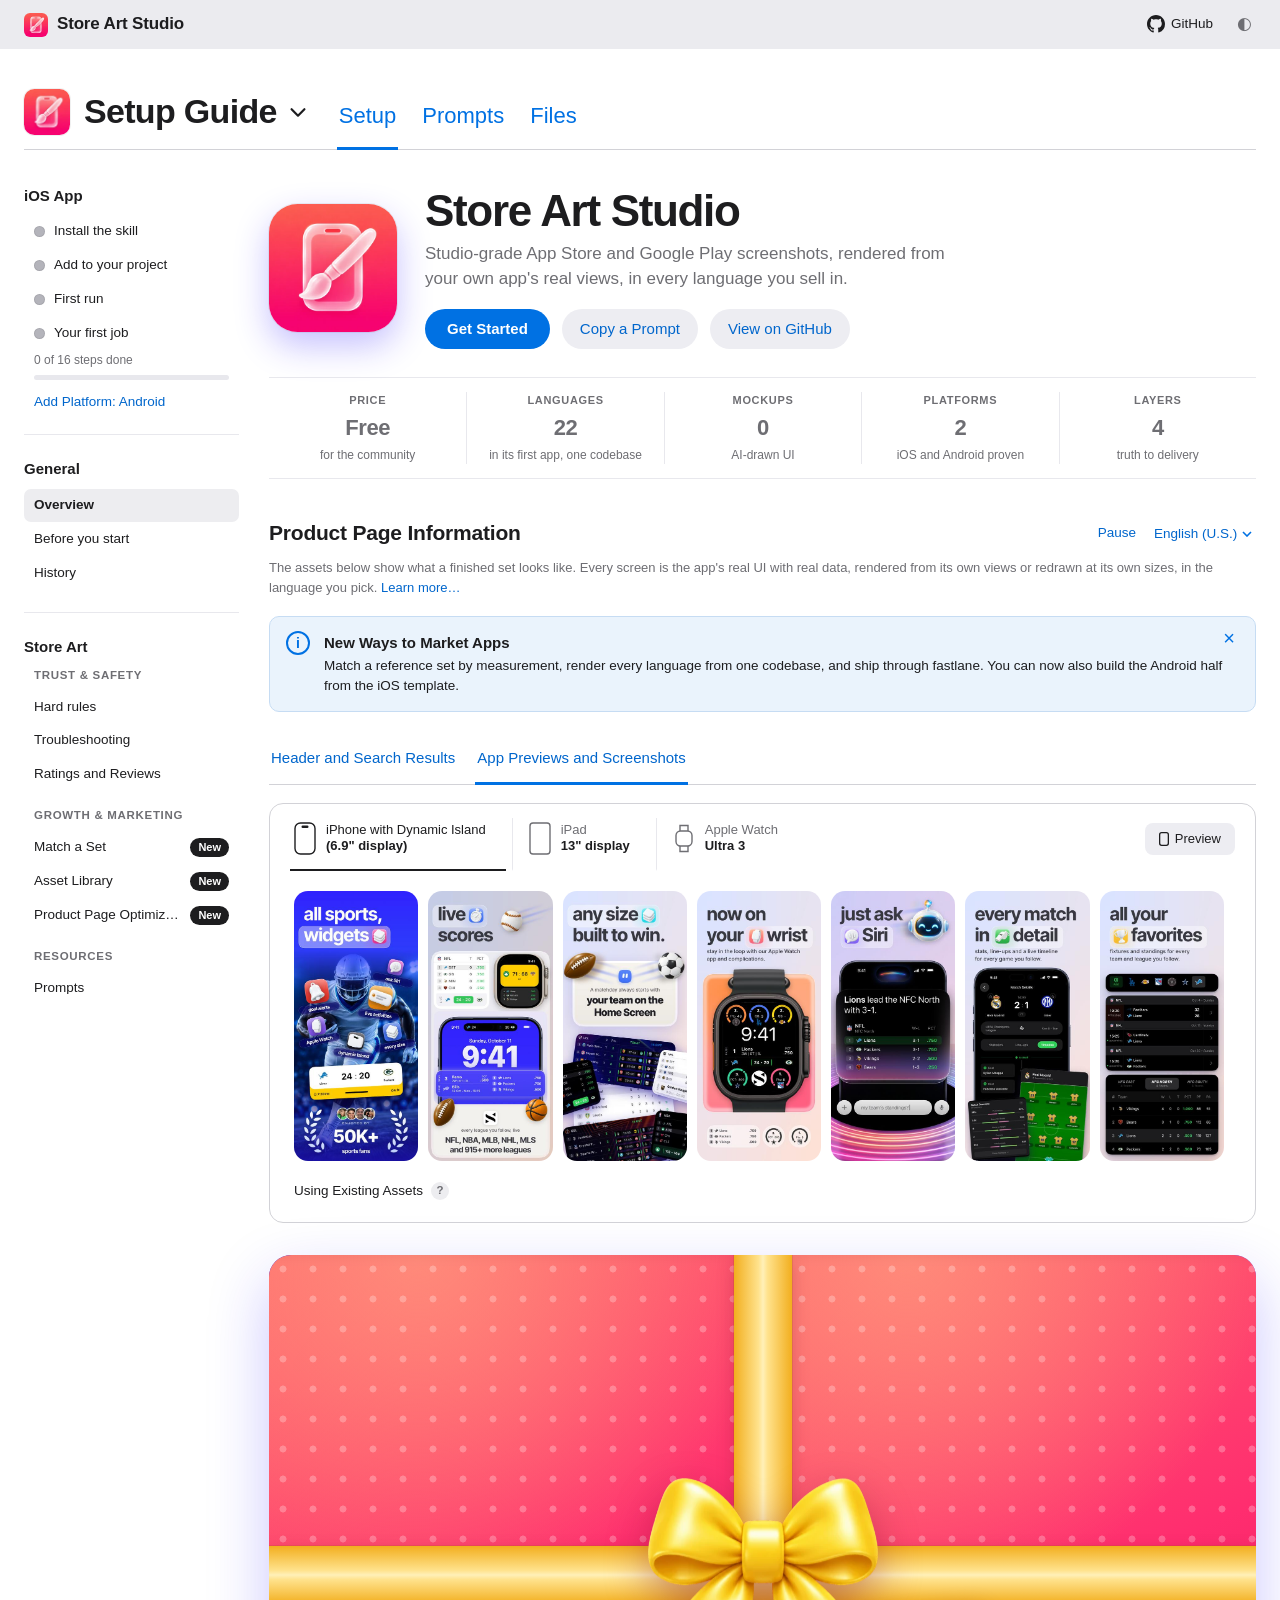
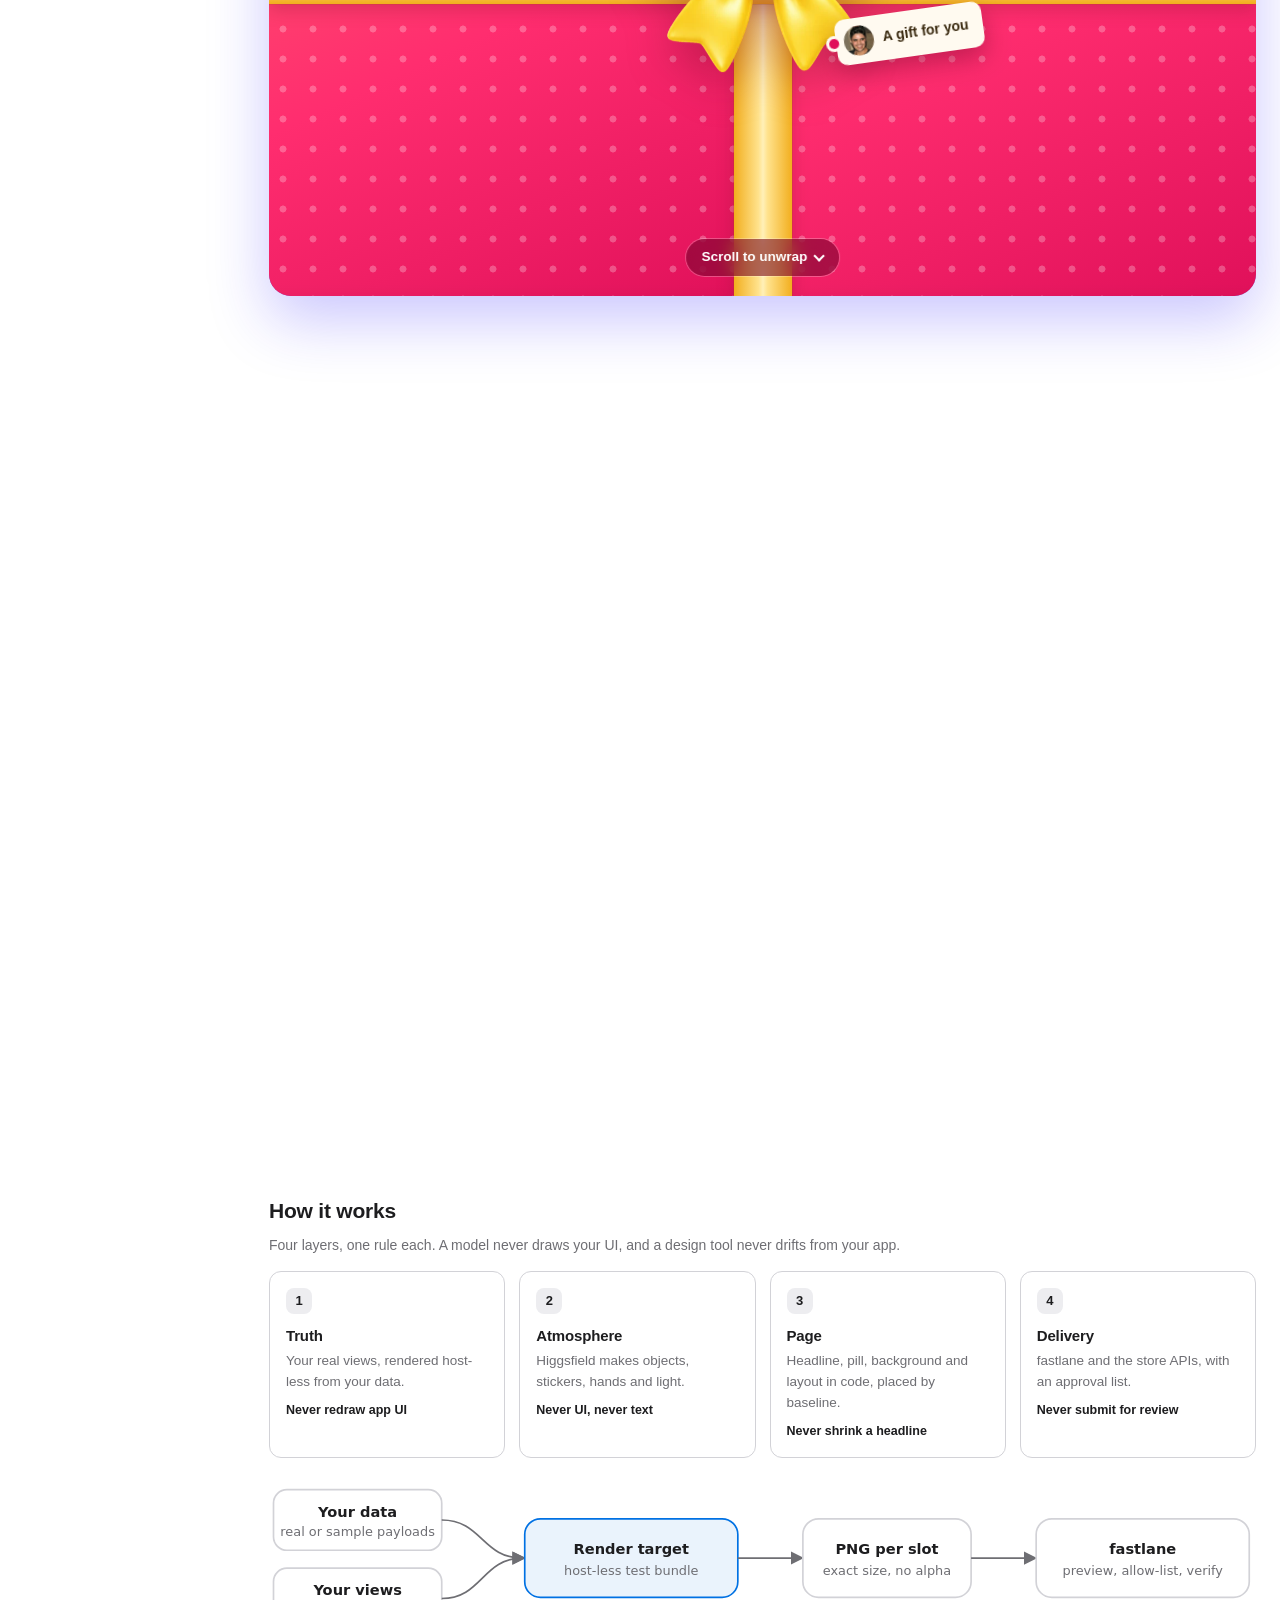
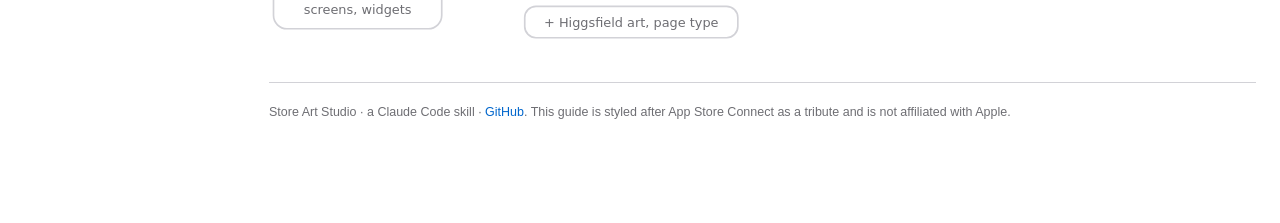
==== commit 75a40489: "Android: proven Compose renderer, Glance widgets in Paparazzi, HTML page kit references/android-comp" ====
--- a/index.html
+++ b/index.html
@@ -475,7 +475,7 @@
           <div role="listitem"><small>PRICE</small><b>Free</b><span>for the community</span></div>
           <div role="listitem"><small>LANGUAGES</small><b>22</b><span>in its first app, one codebase</span></div>
           <div role="listitem"><small>MOCKUPS</small><b>0</b><span>AI-drawn UI</span></div>
-          <div role="listitem"><small>PLATFORMS</small><b>2</b><span>iOS proven, Android planned</span></div>
+          <div role="listitem"><small>PLATFORMS</small><b>2</b><span>iOS and Android proven</span></div>
           <div role="listitem"><small>LAYERS</small><b>4</b><span>truth to delivery</span></div>
         </div>
         <div class="h2row"><h2>Product Page Information</h2>
@@ -679,74 +679,49 @@
         </div>
 
         <div class="android-only">
-          <div class="note warn" style="margin-top:0"><span class="i">!</span><div><b>The Android path is designed, not yet proven</b><p>The iOS template is proven in production. The Android one is built by Claude inside your project by porting the iOS template. Its first run is a real experiment, and the skill asks it to record what broke so the next developer does not hit it.</p></div></div>
-          <h3 style="margin:18px 0 10px">What the agent builds, file by file</h3>
+          <div class="note warn" style="margin-top:0"><span class="i">!</span><div><b>The Android template is new</b><p>The Android pipeline is proven on one production app: real composables and Glance widgets rendered by Paparazzi, an HTML page layer, a full Play set. The template in <code>templates/android</code> is that pipeline made generic and has not been run as it is. If something breaks, the skill records it under "What broke" so the next developer does not hit it.</p></div></div>
+          <h3 style="margin:18px 0 10px">What the template gives you, file by file</h3>
           <div class="tbl-wrap"><table class="t"><thead><tr><th>iOS template</th><th>Android counterpart</th><th>Job</th></tr></thead><tbody>
-            <tr><td><code>StoreArtKit.swift</code></td><td><code>StoreArtKit.kt</code></td><td>Canvas in px and dp, fixed Density, fonts, opaque PNG output, locale and time zone switch, baseline helpers</td></tr>
-            <tr><td><code>StoreArtChrome.swift</code></td><td><code>StoreArtChrome.kt</code></td><td>Minimal status bar from a real emulator shot, optional plain frame</td></tr>
-            <tr><td><code>StoreArtPage.swift</code></td><td><code>StoreArtPage.kt</code></td><td>Palette, headline with tracking and width measurement, pill, body lines</td></tr>
-            <tr><td><code>SampleSlot.swift</code></td><td><code>SampleSlot.kt</code></td><td>One complete sample slot</td></tr>
-            <tr><td><code>StoreArtRenderTests.swift</code></td><td>Paparazzi or Roborazzi test</td><td>Renders slots, fails when a headline is too wide</td></tr>
-            <tr><td><code>render.sh</code></td><td>Gradle task or script</td><td>Runs one test, lists the PNGs</td></tr></tbody></table></div>
+            <tr><td><code>StoreArtKit.swift</code></td><td><code>storeart/.../StoreArtSupport.kt</code></td><td>Paparazzi at 412 x 915 dp and 3x, transparent theme, image files with loud failure, 12/24 h, RTL, PNG output</td></tr>
+            <tr><td>Widget and activity tiles</td><td><code>StoreArtSupport.kt</code></td><td>Real Glance widgets through GlanceRemoteViews and an AppWidgetHostView, Material You from a wallpaper</td></tr>
+            <tr><td>Sample data</td><td><code>storeart/.../SampleWorld.kt</code></td><td>The frozen world: markets, one fixed moment, full data that adds up</td></tr>
+            <tr><td><code>StoreArtRenderTests.swift</code></td><td><code>SampleSurfacesTest.kt</code></td><td>One card, one widget, one screen, light and dark, plus an RTL market</td></tr>
+            <tr><td><code>StoreArtPage.swift</code>, <code>SampleSlot.swift</code></td><td><code>page/slots.html</code>, <code>kit.css</code>, <code>copy.js</code></td><td>HTML page layer: headline by baseline, pill, phone, status bar, width test</td></tr>
+            <tr><td><code>render.sh</code></td><td><code>page/tools/render.sh</code>, <code>storeart/scripts/export.sh</code></td><td>Renders the surfaces and the slots, lists the PNGs</td></tr></tbody></table></div>
           <div class="step" data-task="project"><div class="num">1</div><div><div class="step-head"><h3>Copy the helper scripts into your repo</h3><label class="markdone"><input type="checkbox" data-k="a1"> Done</label></div>
             <div class="code" data-copy><div class="code-head"><span>Terminal, from your repo root</span></div><pre>SKILL=~/.claude/skills/store-art-studio
 mkdir -p scripts/screenshots/tools
 cp $SKILL/scripts/* scripts/screenshots/tools/
 printf 'StoreArt/Output/\nbuild/\n' &gt;&gt; .gitignore</pre></div>
-            <p>The agent also reads <code>templates/ios</code> from the skill folder as its reference, so leave the skill installed.</p></div></div>
+            <p>The agent also copies <code>templates/android</code> from the skill folder, so leave the skill installed.</p></div></div>
           <div class="step" data-task="project"><div class="num">2</div><div><div class="step-head"><h3>Let the agent read your build first</h3><label class="markdone"><input type="checkbox" data-k="a2"> Done</label></div>
             <p>It checks AGP, Kotlin, the Compose BOM, the JDK and any screenshot library you use, then <strong>tells you its choice and the dependency changes before editing any Gradle file</strong>. If you have Paparazzi or Roborazzi it uses that. It will not add two.</p></div></div>
           <div class="step" data-task="project"><div class="num">3</div><div><div class="step-head"><h3>Decide where the code lives</h3><label class="markdone"><input type="checkbox" data-k="a3"> Done</label></div>
-            <p>A test source set in an existing module (for example <code>app/src/test/kotlin/storeart/</code>) or a dedicated test-only module. The agent proposes, you answer. Shipping app code is not modified.</p></div></div>
+            <p>The template is a dedicated test-only module, <code>storeart/</code>, that depends on the modules holding your composables; nothing depends on it. The agent proposes where it goes, you answer. Shipping app code only gains small seams (plain state in, a clock parameter).</p></div></div>
           <div class="step" data-task="project"><div class="num">4</div><div><div class="step-head"><h3>Give it fakes, not a live app</h3><label class="markdone"><input type="checkbox" data-k="a4"> Done</label></div>
             <p>Screens are rendered from sample data. If a screen needs a ViewModel, the agent gives it a fake and tells you. No network, no account, no signed-in emulator.</p></div></div>
           <div class="step" data-task="project"><div class="num">5</div><div><div class="step-head"><h3>Paste the starter prompt</h3><label class="markdone"><input type="checkbox" data-k="a5"> Done</label></div>
             <p>From your Android project's root, with the skill installed:</p>
-            <div class="code tall" data-copy><div class="code-head"><span>Prompt for Claude Code</span></div><pre>Use the store-art-studio skill. I want to build the Android half of it in this repository: a host-less
-Jetpack Compose render target that produces Google Play screenshots from my app's real composables.
-
-Read these first, in order:
-1. SKILL.md, for the layers and the hard rules
-2. references/android-compose.md, for the Android plan and its open questions
-3. templates/ios/*.swift, which is the proven reference implementation. Port its structure, not its syntax.
-4. references/style-and-copy.md and references/reference-matching.md, because the finished slots must
-   look like the iOS ones (or like the reference set I give you)
-
-Port the iOS kit to Compose one file at a time, keeping the same responsibilities:
-- StoreArtKit.swift      -&gt; StoreArtKit.kt: the canvas in px and dp, a px-to-dp helper with a fixed
-                            Density and fontScale 1.0, font registration with a test that fails on a
-                            missing font, a render function that writes an opaque PNG, a timezone and
-                            locale switch, and baseline placement helpers
-- StoreArtChrome.swift   -&gt; a minimal Android status bar (9:41, full battery) drawn from a real emulator
-                            screenshot, plus an optional device frame (Google Play expects real UI,
-                            so default to no frame or a plain rounded rect)
-- StoreArtPage.swift     -&gt; palette, background, headline with tracking and a width measurement, the
-                            pill and glyph tile, body lines placed by baseline
-- SampleSlot.swift       -&gt; one complete sample slot
-- StoreArtRenderTests    -&gt; a Paparazzi (or Roborazzi, whichever this project already uses) test that
-                            renders the sample slot, plus a headline width test that fails instead of
-                            shrinking type
-- render.sh              -&gt; a Gradle task or script that runs one test and lists the PNGs
-
-Rules for this job:
-- Canvas is 9:16, 1080 x 1920 px at density 3.0 (360 x 640 dp), opaque PNG, no alpha. Render my app
-  screens at a realistic phone size (about 412 x 915 dp) and scale them into the slot.
-- Never run my real app, an emulator signed in to a real account, or anything that syncs. Render
-  composables from sample data only. If a screen needs a ViewModel, give it a fake and tell me.
-- Look at what the project already uses (AGP, Kotlin, Compose BOM, JDK, any screenshot library) and
-  tell me your choice and the dependency changes before you edit any Gradle file.
-- Put the new code in the place that fits this repo (a test source set, or a dedicated test-only
-  module). Propose it and wait for my answer.
-
-Stop at Gate 0 and show me:
-1. The sample slot rendered, opened and checked by you.
-2. One of my real screens rendered from sample data with no network and no account.
-3. The same slot in two locales, with different strings and number formats.
-4. scripts/verify-export.sh passing on the output.
-5. A short list of what broke or surprised you, and add the same list to references/android-compose.md
-   under "What broke", so the next developer does not hit it.
-
-Then wait. Do not start any real slot until I approve Gate 0.</pre></div></div></div>
+            <div class="code tall" data-copy><div class="code-head"><span>Prompt for Claude Code</span></div><pre>Use the store-art-studio skill. Set up the Android render target in this repository from
+templates/android, following references/android-compose.md.
+
+Before you edit any Gradle file, tell me what this project already uses (AGP, Kotlin, compileSdk,
+Compose BOM, Glance, Coil, JDK, any screenshot library) and the exact catalog and settings changes
+you will make. Wait for my answer.
+
+Then:
+1. Add the storeart module and the page kit. Render the sample surfaces and open every PNG.
+2. Replace the placeholders in SampleUi.kt with my real composables: one screen, one widget (through
+   GlanceRemoteViews and an AppWidgetHostView), one card. If a composable needs a ViewModel, a
+   repository or the clock, add a seam that takes plain state, and tell me which.
+3. Fill SampleWorld.kt with a frozen world for my default market: one fixed moment, full tables and
+   lists that add up, no real people, no System.currentTimeMillis() in any rendered path.
+4. Render the same screen in a second market, with different strings and formats.
+
+Never run my real app, an emulator signed in to a real account, or anything that syncs.
+
+Stop at Gate 0 and show me the renders, the sample slot, verify-export.sh passing, and a short list
+of what broke. Add anything new to the "What broke" table in references/android-compose.md.</pre></div></div></div>
           <div class="step" data-task="project"><div class="num">6</div><div><div class="step-head"><h3>Check Gate 0 yourself</h3><label class="markdone"><input type="checkbox" data-k="a6"> Done</label></div>
             <p>The agent must stop and show you all five. Do not approve without them:</p>
             <ul><li>The sample slot, 1080 x 1920, opaque, which it opened and looked at.</li><li>One of your real screens rendered from sample data, offline.</li><li>The same slot in two locales with different strings and number formats.</li><li><code>verify-export.sh</code> passing on the output.</li><li>A list of what broke, also written into <code>references/android-compose.md</code>.</li></ul>
@@ -970,51 +945,26 @@
         <div class="step"><div class="num">4</div><div><h3>Localize an approved set</h3><div class="code" data-copy><div class="code-head"><span>Claude Code</span></div><pre>The default market is approved. Roll out to &lt;locales&gt;, one market at a time.
 Write each language as if authored there, run the width tests, and list which copy
 needs native review. Do not render markets I did not name.</pre></div></div></div>
-        <div class="step"><div class="num">5</div><div><h3>Build the Android half</h3><div class="code tall" data-copy><div class="code-head"><span>Claude Code, from your Android project's root</span></div><pre>Use the store-art-studio skill. I want to build the Android half of it in this repository: a host-less
-Jetpack Compose render target that produces Google Play screenshots from my app's real composables.
-
-Read these first, in order:
-1. SKILL.md, for the layers and the hard rules
-2. references/android-compose.md, for the Android plan and its open questions
-3. templates/ios/*.swift, which is the proven reference implementation. Port its structure, not its syntax.
-4. references/style-and-copy.md and references/reference-matching.md, because the finished slots must
-   look like the iOS ones (or like the reference set I give you)
-
-Port the iOS kit to Compose one file at a time, keeping the same responsibilities:
-- StoreArtKit.swift      -&gt; StoreArtKit.kt: the canvas in px and dp, a px-to-dp helper with a fixed
-                            Density and fontScale 1.0, font registration with a test that fails on a
-                            missing font, a render function that writes an opaque PNG, a timezone and
-                            locale switch, and baseline placement helpers
-- StoreArtChrome.swift   -&gt; a minimal Android status bar (9:41, full battery) drawn from a real emulator
-                            screenshot, plus an optional device frame (Google Play expects real UI,
-                            so default to no frame or a plain rounded rect)
-- StoreArtPage.swift     -&gt; palette, background, headline with tracking and a width measurement, the
-                            pill and glyph tile, body lines placed by baseline
-- SampleSlot.swift       -&gt; one complete sample slot
-- StoreArtRenderTests    -&gt; a Paparazzi (or Roborazzi, whichever this project already uses) test that
-                            renders the sample slot, plus a headline width test that fails instead of
-                            shrinking type
-- render.sh              -&gt; a Gradle task or script that runs one test and lists the PNGs
-
-Rules for this job:
-- Canvas is 9:16, 1080 x 1920 px at density 3.0 (360 x 640 dp), opaque PNG, no alpha. Render my app
-  screens at a realistic phone size (about 412 x 915 dp) and scale them into the slot.
-- Never run my real app, an emulator signed in to a real account, or anything that syncs. Render
-  composables from sample data only. If a screen needs a ViewModel, give it a fake and tell me.
-- Look at what the project already uses (AGP, Kotlin, Compose BOM, JDK, any screenshot library) and
-  tell me your choice and the dependency changes before you edit any Gradle file.
-- Put the new code in the place that fits this repo (a test source set, or a dedicated test-only
-  module). Propose it and wait for my answer.
-
-Stop at Gate 0 and show me:
-1. The sample slot rendered, opened and checked by you.
-2. One of my real screens rendered from sample data with no network and no account.
-3. The same slot in two locales, with different strings and number formats.
-4. scripts/verify-export.sh passing on the output.
-5. A short list of what broke or surprised you, and add the same list to references/android-compose.md
-   under "What broke", so the next developer does not hit it.
-
-Then wait. Do not start any real slot until I approve Gate 0.</pre></div></div></div>
+        <div class="step"><div class="num">5</div><div><h3>Build the Android half</h3><div class="code tall" data-copy><div class="code-head"><span>Claude Code, from your Android project's root</span></div><pre>Use the store-art-studio skill. Set up the Android render target in this repository from
+templates/android, following references/android-compose.md.
+
+Before you edit any Gradle file, tell me what this project already uses (AGP, Kotlin, compileSdk,
+Compose BOM, Glance, Coil, JDK, any screenshot library) and the exact catalog and settings changes
+you will make. Wait for my answer.
+
+Then:
+1. Add the storeart module and the page kit. Render the sample surfaces and open every PNG.
+2. Replace the placeholders in SampleUi.kt with my real composables: one screen, one widget (through
+   GlanceRemoteViews and an AppWidgetHostView), one card. If a composable needs a ViewModel, a
+   repository or the clock, add a seam that takes plain state, and tell me which.
+3. Fill SampleWorld.kt with a frozen world for my default market: one fixed moment, full tables and
+   lists that add up, no real people, no System.currentTimeMillis() in any rendered path.
+4. Render the same screen in a second market, with different strings and formats.
+
+Never run my real app, an emulator signed in to a real account, or anything that syncs.
+
+Stop at Gate 0 and show me the renders, the sample slot, verify-export.sh passing, and a short list
+of what broke. Add anything new to the "What broke" table in references/android-compose.md.</pre></div></div></div>
       </section>
 
       <!-- ===================== FILES ===================== -->
@@ -1027,7 +977,7 @@
           <tr><td><code>README.md</code></td><td><span class="kind skill">Guide</span></td><td>What the skill is and what is verified</td></tr>
           <tr><td><code>references/architecture.md</code></td><td><span class="kind ref">Reference</span></td><td>Layers, repo layout, the slot pattern, naming, the world</td></tr>
           <tr><td><code>references/ios-swiftui-renderer.md</code></td><td><span class="kind ref">Reference</span></td><td>Building the host-less target, every trap with its fix</td></tr>
-          <tr><td><code>references/android-compose.md</code></td><td><span class="kind ref">Reference</span></td><td>The same contract for Compose and Play (designed, not yet proven)</td></tr>
+          <tr><td><code>references/android-compose.md</code></td><td><span class="kind ref">Reference</span></td><td>Compose, Glance widgets and Play, every trap with its fix</td></tr>
           <tr><td><code>references/higgsfield-art.md</code></td><td><span class="kind ref">Reference</span></td><td>What to generate, MCP flow, keying and compositing recipes</td></tr>
           <tr><td><code>references/style-and-copy.md</code></td><td><span class="kind ref">Reference</span></td><td>Default palette, type, pill, archetypes, localization rules</td></tr>
           <tr><td><code>references/reference-matching.md</code></td><td><span class="kind ref">Reference</span></td><td>How to match a set you share, step by step</td></tr>
@@ -1047,7 +997,7 @@
           <tr><td><code>vercel.json</code></td><td><span class="kind tpl">Config</span></td><td>Static hosting settings for this page</td></tr>
           <tr><td><code>assets/</code></td><td><span class="kind tpl">Assets</span></td><td>The app icon, the example screenshots this page shows, and the 3D art in the thank-you note; the icon and the art carry their provenance</td></tr>
         </tbody></table></div>
-        <p class="small muted" style="margin-top:14px"><b>Licences.</b> Inter and Inter Tight are bundled under the SIL Open Font License. Apple bezels, provider images and anything generated under your own Higgsfield account are yours to license and are not included. The iOS template compiles and renders; the Android path is a plan until you prove it.</p>
+        <p class="small muted" style="margin-top:14px"><b>Licences.</b> Inter and Inter Tight are bundled under the SIL Open Font License. Apple bezels, provider images and anything generated under your own Higgsfield account are yours to license and are not included. The iOS template compiles and renders; the Android pipeline is proven in production and its generic template is new.</p>
       </section>
 
       <footer class="foot">Store Art Studio &middot; a Claude Code skill &middot; <a href="https://github.com/halilyuce/store-art-studio">GitHub</a>. This guide is styled after App Store Connect as a tribute and is not affiliated with Apple.</footer>
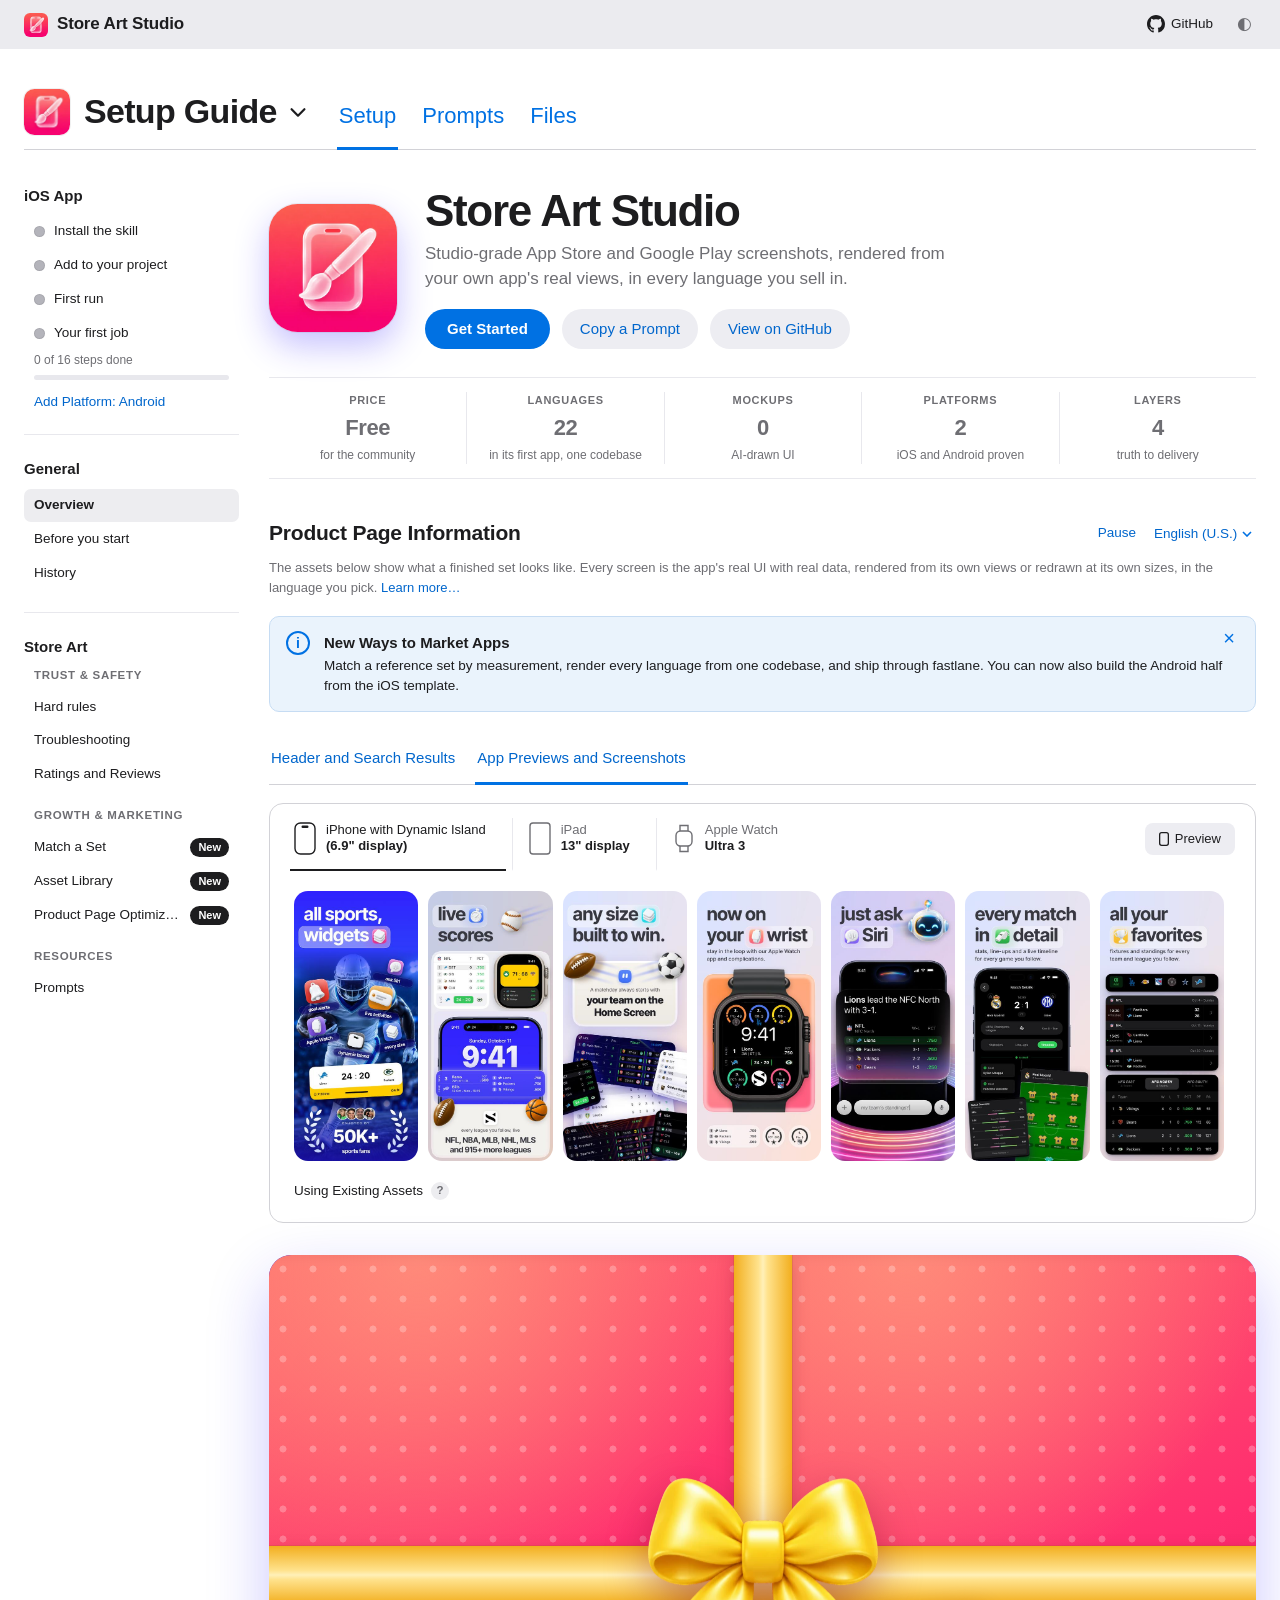
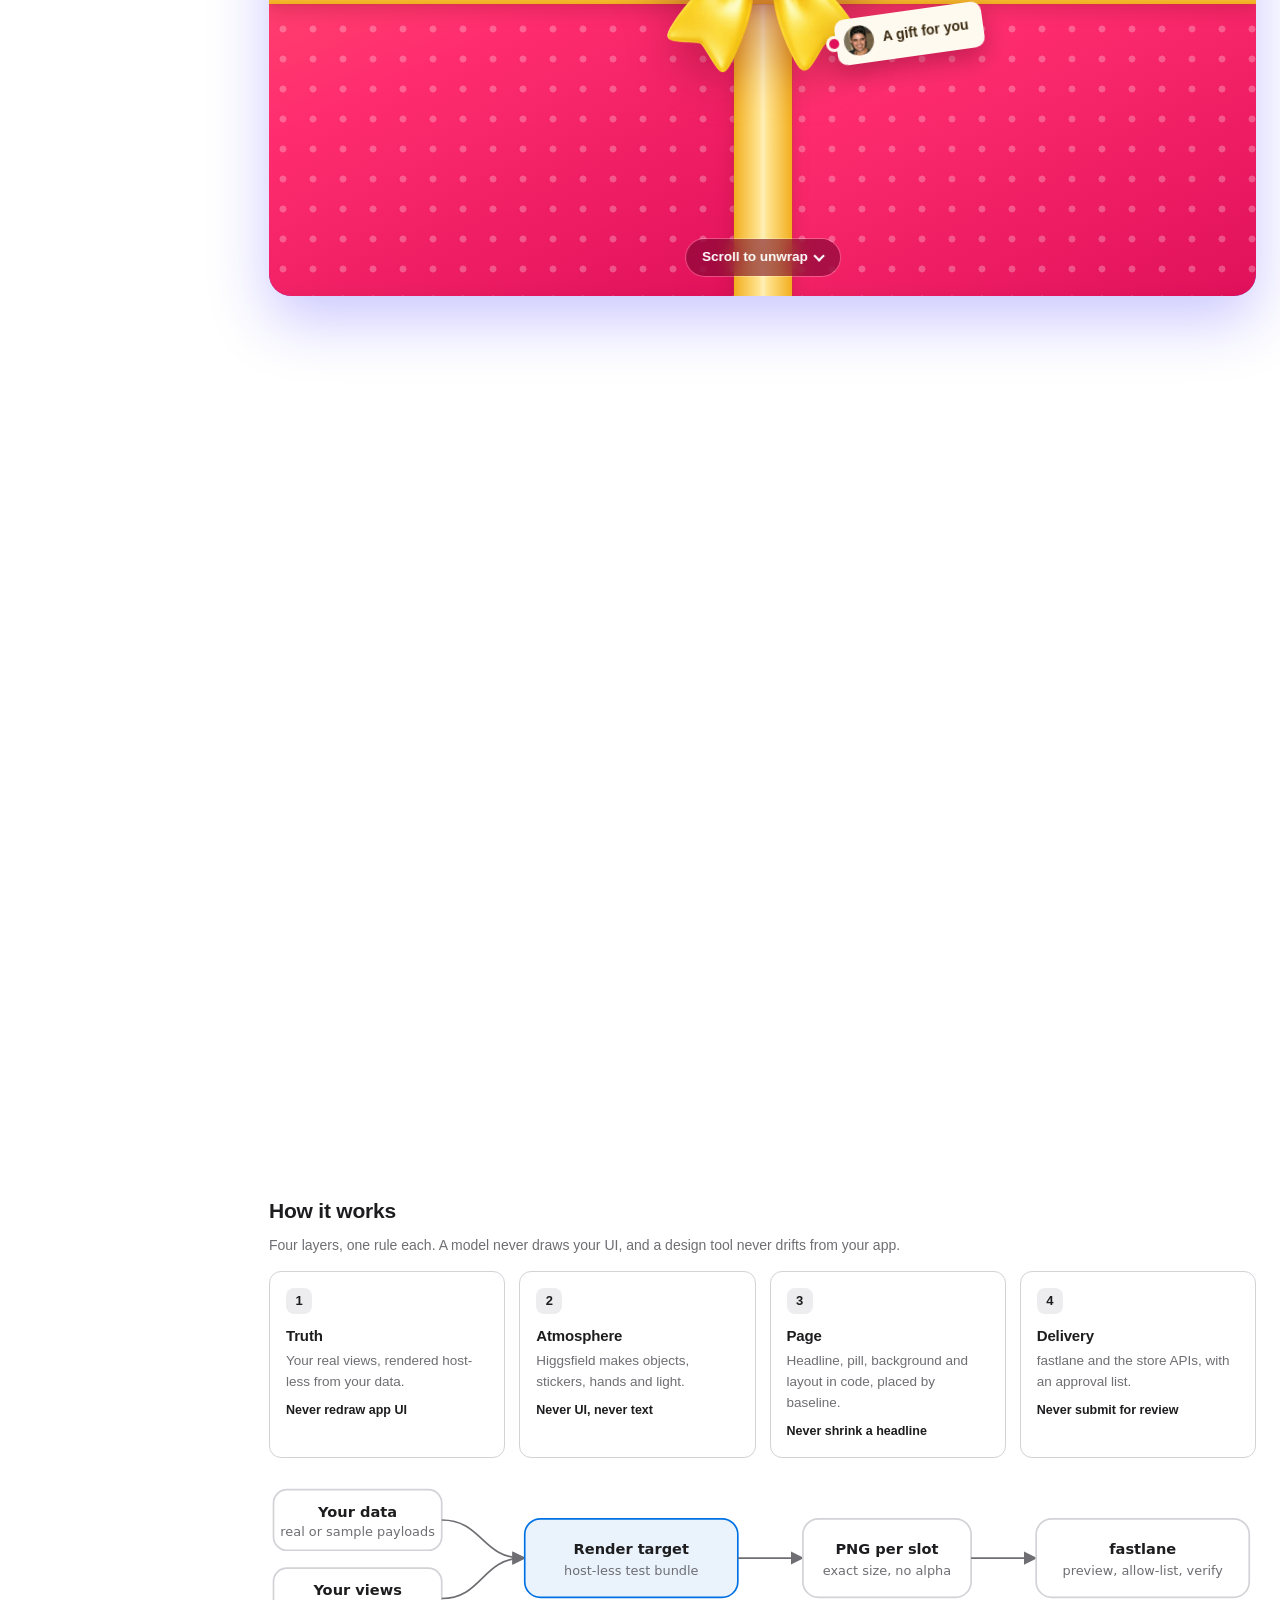
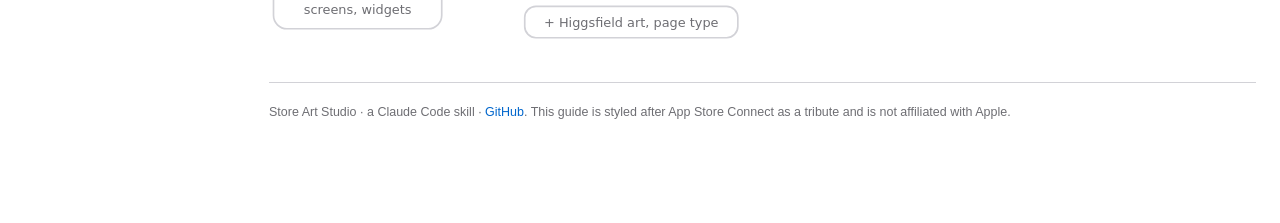
==== commit ae9009c3: "Android: proven Compose renderer, config-driven markets, HTML page kit, Play delivery The Android pa" ====
--- a/index.html
+++ b/index.html
@@ -607,14 +607,17 @@
         <div class="ph"><div><h1>Before you start</h1><div class="sub">Everything the skill expects to find</div></div></div>
         <div class="rows">
           <div class="row"><div class="k">Claude Code<small>Required</small></div><div class="v"><label class="check"><input type="checkbox" data-k="claude"><span><b>Installed</b><span class="d">The skill runs inside it. Check with <code>claude --version</code>.</span></span></label></div></div>
-          <div class="row"><div class="k">Higgsfield MCP<small>Required</small></div><div class="v"><label class="check"><input type="checkbox" data-k="hf"><span><b>Connected, with credits</b><span class="d">In Claude Code run <code>/mcp</code> and authenticate. The skill asks before it spends.</span></span></label></div></div>
+          <div class="row"><div class="k">Higgsfield MCP<small>Required</small></div><div class="v"><label class="check"><input type="checkbox" data-k="hf"><span><b>Connected, with credits</b><span class="d"><code>claude mcp add --transport http --scope user higgsfield https://mcp.higgsfield.ai/mcp</code>, then a fresh session, <code>/mcp</code>, sign in, and ask for your <code>balance</code>. The skill asks before it spends.</span></span></label></div></div>
           <div class="row"><div class="k">Command line tools<small>Required</small></div><div class="v"><label class="check"><input type="checkbox" data-k="magick"><span><b>ImageMagick and Swift</b><span class="d"><code>magick -version</code> (<code>brew install imagemagick</code>) and <code>swift --version</code>. The helper scripts are plain Swift files.</span></span></label></div></div>
           <div class="row ios-only"><div class="k">Xcode<small>iOS</small></div><div class="v"><label class="check"><input type="checkbox" data-k="xcode"><span><b>With an iOS simulator runtime</b><span class="d"><code>xcodebuild -version</code>. The renderer is an Xcode unit test bundle.</span></span></label></div></div>
           <div class="row ios-only"><div class="k">Product bezels<small>iOS</small></div><div class="v"><label class="check"><input type="checkbox" data-k="bezel"><span><b>Downloaded from Apple Design Resources</b><span class="d">Their licence forbids redistribution, so they are not in the repo.</span></span></label></div></div>
-          <div class="row android-only"><div class="k">JDK and Gradle<small>Android</small></div><div class="v"><label class="check"><input type="checkbox" data-k="jdk"><span><b>A build that already works</b><span class="d">The renderer is a JVM test. Check what your project pins: AGP, Kotlin, Compose BOM, JDK.</span></span></label></div></div>
+          <div class="row android-only"><div class="k">JDK and Gradle<small>Android</small></div><div class="v"><label class="check"><input type="checkbox" data-k="jdk"><span><b>A build that already works</b><span class="d">The renderer is a JVM test. Read your AGP, Gradle and JDK (<code>./gradlew --version</code>) and check them against the Paparazzi release notes.</span></span></label></div></div>
+          <div class="row android-only"><div class="k">Google Chrome<small>Android</small></div><div class="v"><label class="check"><input type="checkbox" data-k="chrome"><span><b>For the page layer</b><span class="d">The HTML page kit renders with headless Chrome. Off macOS, set <code>CHROME</code> to the binary.</span></span></label></div></div>
+          <div class="row android-only"><div class="k">Emulator<small>Optional</small></div><div class="v"><label class="check"><input type="checkbox" data-k="emu"><span><b>Only for system chrome</b><span class="d">One status bar capture in SystemUI demo mode, on an emulator with no account and no app of yours. Never to run your app.</span></span></label></div></div>
           <div class="row android-only"><div class="k">Screenshot library<small>Android</small></div><div class="v"><label class="check"><input type="checkbox" data-k="shot"><span><b>Paparazzi or Roborazzi</b><span class="d">Use whichever the project already has. If neither, the agent proposes one and waits for you.</span></span></label></div></div>
-          <div class="row"><div class="k">Store credentials<small>For uploads</small></div><div class="v"><label class="check"><input type="checkbox" data-k="fastlane"><span><b>fastlane and an API key</b><span class="d"><span class="ios-only">App Store Connect API key: key id, issuer id and the <code>.p8</code> file, in <code>fastlane/.env</code>.</span><span class="android-only">A Google Play service account JSON for <code>supply</code>. Keep it out of git.</span></span></span></label></div></div>
-        </div>
+          <div class="row"><div class="k">Store credentials<small>For uploads</small></div><div class="v"><label class="check"><input type="checkbox" data-k="fastlane"><span><b>fastlane and an API key</b><span class="d"><span class="ios-only">App Store Connect API key: key id, issuer id and the <code>.p8</code> file, in <code>fastlane/.env</code>.</span><span class="android-only">A Google Play service account JSON with permission to manage the store listing, kept out of git. Check it with <code>fastlane run validate_play_store_json_key</code>. A <code>Gemfile</code> in the repo means <code>bundle exec fastlane</code>.</span></span></span></label></div></div>
+        </div>
+        <div class="note android-only"><span class="i">i</span><div><b>The Android walkthrough</b><p><a href="https://github.com/halilyuce/store-art-studio/blob/main/docs/android-end-to-end.md" target="_blank" rel="noopener noreferrer">docs/android-end-to-end.md</a> connects every tool, gives the prompt for each gate, and ends with the Play submission checklist: Wear OS screenshots and the AI asset declaration.</p></div></div>
         <div class="note"><span class="i">i</span><div><b>One rule before anything else</b><p>Never launch your real app to take a screenshot. An app that syncs state can overwrite real keychains and saved data. This pipeline renders views from sample data in a test bundle with no host app.</p></div></div>
       </section>
 
@@ -684,16 +687,18 @@
           <div class="tbl-wrap"><table class="t"><thead><tr><th>iOS template</th><th>Android counterpart</th><th>Job</th></tr></thead><tbody>
             <tr><td><code>StoreArtKit.swift</code></td><td><code>storeart/.../StoreArtSupport.kt</code></td><td>Paparazzi at 412 x 915 dp and 3x, transparent theme, image files with loud failure, 12/24 h, RTL, PNG output</td></tr>
             <tr><td>Widget and activity tiles</td><td><code>StoreArtSupport.kt</code></td><td>Real Glance widgets through GlanceRemoteViews and an AppWidgetHostView, Material You from a wallpaper</td></tr>
-            <tr><td>Sample data</td><td><code>storeart/.../SampleWorld.kt</code></td><td>The frozen world: markets, one fixed moment, full data that adds up</td></tr>
-            <tr><td><code>StoreArtRenderTests.swift</code></td><td><code>SampleSurfacesTest.kt</code></td><td>One card, one widget, one screen, light and dark, plus an RTL market</td></tr>
+            <tr><td>Sample data</td><td><code>storeart/.../SampleWorld.kt</code></td><td>The frozen world: one per market from your config, one fixed moment, aggregates computed from records</td></tr>
+            <tr><td><code>StoreArtRenderTests.swift</code></td><td><code>SampleSurfacesTest.kt</code></td><td>One card, one widget, one screen, light and dark, once per market in your config</td></tr>
             <tr><td><code>StoreArtPage.swift</code>, <code>SampleSlot.swift</code></td><td><code>page/slots.html</code>, <code>kit.css</code>, <code>copy.js</code></td><td>HTML page layer: headline by baseline, pill, phone, status bar, width test</td></tr>
             <tr><td><code>render.sh</code></td><td><code>page/tools/render.sh</code>, <code>storeart/scripts/export.sh</code></td><td>Renders the surfaces and the slots, lists the PNGs</td></tr></tbody></table></div>
-          <div class="step" data-task="project"><div class="num">1</div><div><div class="step-head"><h3>Copy the helper scripts into your repo</h3><label class="markdone"><input type="checkbox" data-k="a1"> Done</label></div>
+          <div class="step" data-task="project"><div class="num">1</div><div><div class="step-head"><h3>Copy the template into your repo</h3><label class="markdone"><input type="checkbox" data-k="a1"> Done</label></div>
             <div class="code" data-copy><div class="code-head"><span>Terminal, from your repo root</span></div><pre>SKILL=~/.claude/skills/store-art-studio
-mkdir -p scripts/screenshots/tools
-cp $SKILL/scripts/* scripts/screenshots/tools/
-printf 'StoreArt/Output/\nbuild/\n' &gt;&gt; .gitignore</pre></div>
-            <p>The agent also copies <code>templates/android</code> from the skill folder, so leave the skill installed.</p></div></div>
+mkdir -p store/tools
+cp $SKILL/templates/android/storeart.config.json store/
+cp -R $SKILL/templates/android/page store/page
+cp -R $SKILL/templates/android/storeart storeart
+cp $SKILL/scripts/* store/tools/</pre></div>
+            <p>Then add <code>include(":storeart")</code> to your settings and merge <code>storeart/libs.versions.snippet.toml</code> into your catalog, or let the agent do it once it has read your versions. <code>store/storeart.config.json</code> is the only list of markets, and its <code>surfaces</code> says what your app has: screens always, widgets, a live notification, Wear OS or a tablet layout only if you ship them. You own it.</p></div></div>
           <div class="step" data-task="project"><div class="num">2</div><div><div class="step-head"><h3>Let the agent read your build first</h3><label class="markdone"><input type="checkbox" data-k="a2"> Done</label></div>
             <p>It checks AGP, Kotlin, the Compose BOM, the JDK and any screenshot library you use, then <strong>tells you its choice and the dependency changes before editing any Gradle file</strong>. If you have Paparazzi or Roborazzi it uses that. It will not add two.</p></div></div>
           <div class="step" data-task="project"><div class="num">3</div><div><div class="step-head"><h3>Decide where the code lives</h3><label class="markdone"><input type="checkbox" data-k="a3"> Done</label></div>
@@ -702,26 +707,41 @@
             <p>Screens are rendered from sample data. If a screen needs a ViewModel, the agent gives it a fake and tells you. No network, no account, no signed-in emulator.</p></div></div>
           <div class="step" data-task="project"><div class="num">5</div><div><div class="step-head"><h3>Paste the starter prompt</h3><label class="markdone"><input type="checkbox" data-k="a5"> Done</label></div>
             <p>From your Android project's root, with the skill installed:</p>
-            <div class="code tall" data-copy><div class="code-head"><span>Prompt for Claude Code</span></div><pre>Use the store-art-studio skill. Set up the Android render target in this repository from
-templates/android, following references/android-compose.md.
+            <div class="code tall" data-copy><div class="code-head"><span>Prompt for Claude Code</span></div><pre>Use the store-art-studio skill. Start Gate 0 for Google Play. Follow docs/android-end-to-end.md
+and templates/android/START-HERE.md in the skill folder, and references/android-compose.md for
+the renderer.
+
+My default market: &lt;store locale&gt;, time zone &lt;IANA zone&gt;, &lt;12 or 24&gt; hour clock, currency &lt;ISO
+code&gt;, &lt;left to right or right to left&gt;. Screens worth showing: &lt;screens&gt;. My app also has
+(delete what it does not): widgets, a live notification or Live Update, a Wear OS app or tile, a
+tablet layout. Credit budget: &lt;n&gt; credits; ask before any gate costs more than &lt;m&gt;. Reference
+set: &lt;path, or "none"&gt;.
 
 Before you edit any Gradle file, tell me what this project already uses (AGP, Kotlin, compileSdk,
 Compose BOM, Glance, Coil, JDK, any screenshot library) and the exact catalog and settings changes
 you will make. Wait for my answer.
 
 Then:
-1. Add the storeart module and the page kit. Render the sample surfaces and open every PNG.
-2. Replace the placeholders in SampleUi.kt with my real composables: one screen, one widget (through
-   GlanceRemoteViews and an AppWidgetHostView), one card. If a composable needs a ViewModel, a
-   repository or the clock, add a seam that takes plain state, and tell me which.
-3. Fill SampleWorld.kt with a frozen world for my default market: one fixed moment, full tables and
-   lists that add up, no real people, no System.currentTimeMillis() in any rendered path.
-4. Render the same screen in a second market, with different strings and formats.
+1. Add the storeart module, the page kit and store/storeart.config.json with only my default
+   market in it, "upload": false. The config is the only list of markets. Set "surfaces" to what
+   my app has (ask me if the list above is unclear): "screens" always, the rest only if I ship
+   them. Render and place nothing for a surface that is not listed.
+2. Render the sample surfaces and open every PNG.
+3. Replace the placeholders in SampleUi.kt (and SampleWear.kt if I have a Wear OS app or tile)
+   with my real composables: one screen, and for the surfaces I have, one widget (through
+   GlanceRemoteViews and an AppWidgetHostView) and one live card. If a composable needs a ViewModel, a repository or the clock, add a seam that takes plain
+   state, and tell me which.
+4. Replace the sample world with a frozen world for my default market: one fixed moment, full and
+   plausible lists whose aggregates are computed from records, no real people, no
+   System.currentTimeMillis() in any rendered path. Use role ids for every surface.
+5. Check Higgsfield: balance, one cheap test image, and a plan for Gates 1 to 5 with a credit
+   estimate.
 
 Never run my real app, an emulator signed in to a real account, or anything that syncs.
 
-Stop at Gate 0 and show me the renders, the sample slot, verify-export.sh passing, and a short list
-of what broke. Add anything new to the "What broke" table in references/android-compose.md.</pre></div></div></div>
+Stop at Gate 0 and show me the renders, the sample slot, verify-export.sh passing, the plan, which
+screens you redrew instead of rendered, and a short list of what broke. Add anything new to the
+"What broke" table in references/android-compose.md.</pre></div></div></div>
           <div class="step" data-task="project"><div class="num">6</div><div><div class="step-head"><h3>Check Gate 0 yourself</h3><label class="markdone"><input type="checkbox" data-k="a6"> Done</label></div>
             <p>The agent must stop and show you all five. Do not approve without them:</p>
             <ul><li>The sample slot, 1080 x 1920, opaque, which it opened and looked at.</li><li>One of your real screens rendered from sample data, offline.</li><li>The same slot in two locales with different strings and number formats.</li><li><code>verify-export.sh</code> passing on the output.</li><li>A list of what broke, also written into <code>references/android-compose.md</code>.</li></ul>
@@ -759,12 +779,17 @@
         </div>
         <div class="android-only">
           <div class="step" data-task="firstrun"><div class="num">1</div><div><div class="step-head"><h3>Render the sample slot</h3><label class="markdone"><input type="checkbox" data-k="g1"> Done</label></div>
-            <p>Run the Gradle task the agent created for you (it prints the exact command). Expect a 1080 x 1920 PNG, opaque, in the output folder it names.</p></div></div>
+            <div class="code" data-copy><div class="code-head"><span>Terminal, from your repo root</span></div><pre>python3 storeart/scripts/fetch_logos.py
+./gradlew :storeart:test --tests '*WorldsTest'
+storeart/scripts/export.sh
+store/page/tools/render-all.sh
+store/page/tools/widthtest.sh &amp;&amp; store/page/tools/widthtest.sh --negative</pre></div>
+            <p>Surfaces land in <code>storeart/build/storeart/&lt;code&gt;/</code>, slots in <code>store/page/out/&lt;locale&gt;/</code>: 1080 x 1920 slots and a 1024 x 500 feature graphic. Only the config's default market renders unless you ask for more.</p></div></div>
           <div class="step" data-task="firstrun"><div class="num">2</div><div><div class="step-head"><h3>Verify the file</h3><label class="markdone"><input type="checkbox" data-k="g2"> Done</label></div>
-            <div class="code" data-copy><div class="code-head"><span>Terminal</span></div><pre>scripts/screenshots/tools/verify-export.sh &lt;output-dir&gt; 1080x1920</pre></div>
+            <div class="code" data-copy><div class="code-head"><span>Terminal</span></div><pre>store/tools/verify-export.sh store/page/out 1080x1920 1024x500</pre></div>
             <p>Google Play wants each side between 320 and 3840 px, the long side at most twice the short one, JPEG or 24-bit PNG, no alpha, 8 MB at most, 2 to 8 screenshots. A 20:9 screen is not a valid shot as is, which is why slots are 9:16. Check the current Play Console help page before you upload.</p></div></div>
           <div class="step" data-task="firstrun"><div class="num">3</div><div><div class="step-head"><h3>Render one real screen offline</h3><label class="markdone"><input type="checkbox" data-k="g3"> Done</label></div>
-            <p>One of your own composables, from sample data, with no network. Render it at a realistic phone size (about 412 x 915 dp) and scale it into the slot.</p></div></div>
+            <p>One of your own composables, from sample data, with no network. Render it at a realistic phone size (about 412 x 915 dp) and scale it into the slot. If your app has a Wear OS app or tile and the config lists <code>"wear"</code>, <code>WearSurfacesTest</code> also writes square, opaque <code>wear_01_tile</code> and <code>wear_02_list</code> for the Wear OS listing.</p></div></div>
         </div>
       </section>
 
@@ -834,13 +859,19 @@
         </div>
         <div class="android-only">
           <details><summary>Paparazzi will not build</summary><div><p>Paparazzi releases pin a Gradle, compileSdk and JDK range. Check the release notes against your build before upgrading either.</p></div></details>
-          <details><summary>A font silently falls back</summary><div><p>Bundle static TTFs and assert in a test that each face loaded, the way the iOS template does with <code>verifyRegistered</code>.</p></div></details>
-          <details><summary>Text moves between locales or devices</summary><div><p>Pin <code>Density</code> and <code>fontScale = 1.0</code> in the test and place text by baseline, not by top edge.</p></div></details>
-          <details><summary>The screen looks short or cramped in the slot</summary><div><p>Render the app composable at a realistic phone size (about 412 x 915 dp) and scale it into the device frame. Do not lay it out in the 360 x 640 dp slot.</p></div></details>
-          <details><summary>A screen needs a ViewModel, network or a login</summary><div><p>Give it a fake and sample data. If that cannot be done, tell the agent to redraw that screen at the app's own sizes from the same payloads, and expect it to say so.</p></div></details>
+          <details><summary>Widget crashes, images missing, or decodeFile returns null</summary><div><p>Use <code>Paparazzi(appCompatEnabled = false)</code>, decode with <code>BitmapFactory.decodeByteArray</code>, and decode every image on the test thread. The template does all three. The JVM aborting with no stack trace is background-thread decoding.</p></div></details>
+          <details><summary>A test fails with "No image file for ..."</summary><div><p>By design: a blank image must never ship. Add the URL to <code>logos.json</code> and run <code>fetch_logos.py</code>.</p></div></details>
+          <details><summary>A figure like "-12%" is reordered in a right to left slot</summary><div><p>Wrap the figure in the <code>.num</code> class (<code>unicode-bidi: isolate</code>).</p></div></details>
+          <details><summary>"Could not locate Gemfile"</summary><div><p>fastlane is a Homebrew install. Run <code>fastlane</code>, not <code>bundle exec fastlane</code>.</p></div></details>
+          <details><summary>The upload lane refuses a locale</summary><div><p>It is not <code>"upload": true</code> in <code>storeart.config.json</code>, or not staged (<code>stage-play.sh</code>), or the language does not exist on the Play listing yet.</p></div></details>
+          <details><summary>A screen needs a ViewModel, network or a login</summary><div><p>Give it a seam that takes plain state and sample data. If that cannot be done, tell the agent to redraw that screen at the app's own sizes from the same payloads, and expect it to say so.</p></div></details>
+          <details><summary>The agent stopped at a session limit</summary><div><p>Resume that agent and tell it where it stopped. A new agent repeats the work and spends credits again.</p></div></details>
+          <p class="small muted">The full table is in <a href="https://github.com/halilyuce/store-art-studio/blob/main/docs/android-end-to-end.md" target="_blank" rel="noopener noreferrer">docs/android-end-to-end.md</a>.</p>
         </div>
         <details><summary>A headline does not fit in some language</summary><div><p>Never shrink the type. Shorten the wording: a shorter synonym, a shorter structure, or drop the lead word. The width test exists to enforce this.</p></div></details>
-        <details><summary>Higgsfield calls are not available</summary><div><p>Run <code>/mcp</code>, authenticate, and restart the session.</p></div></details>
+        <details><summary>Higgsfield calls are not available</summary><div><p>Start a fresh foreground session after adding the server, run <code>/mcp</code> and authenticate. Background or child sessions may not load a server added later; a headless <code>claude -p</code> with only the Higgsfield tools allowed works as a bridge.</p></div></details>
+        <details><summary>Higgsfield answers 429</summary><div><p>A rate limit. Wait and retry the same model. Never switch models silently: the set would mix two looks.</p></div></details>
+        <details><summary>The key colour is off, or white around the key</summary><div><p>Sample the real key inside the frame, not at a corner. A flat light background the model returned instead of the key: <code>edgekey.swift</code>.</p></div></details>
         <details><summary>A red subject turned brown after keying</summary><div><p>The default despill removes the key colour's direction. Key it with <code>--spill 0</code>, or generate it on solid green.</p></div></details>
         <details><summary>Copy reads translated</summary><div><p>It is probably transcreated, not native-reviewed. Ask the agent which locales you can read and review those. Never ask a non-native to sign off.</p></div></details>
       </section>
@@ -905,9 +936,9 @@
         </div>
         <h2 style="margin-top:28px">Before anything leaves your machine</h2>
         <div class="rows" style="margin-top:10px">
-          <div class="row"><div class="k">Approval list</div><div class="v"><label class="check"><input type="checkbox" data-k="d1"><span><b>The locale is on the list</b><span class="d"><code>upload.locales</code> in <code>screenshots.yml</code>. Anything not listed is refused.</span></span></label></div></div>
+          <div class="row"><div class="k">Approval list</div><div class="v"><label class="check"><input type="checkbox" data-k="d1"><span><b>The locale is on the list</b><span class="d"><span class="ios-only"><code>upload.locales</code> in <code>screenshots.yml</code>.</span><span class="android-only"><code>"upload": true</code> for the market in <code>storeart.config.json</code>.</span> Anything not listed is refused.</span></span></label></div></div>
           <div class="row"><div class="k">Exact exports</div><div class="v"><label class="check"><input type="checkbox" data-k="d2"><span><b>verify-export.sh passes</b><span class="d">Exact sizes, no alpha. The stores reject both only at upload time.</span></span></label></div></div>
-          <div class="row"><div class="k">Safe target</div><div class="v"><label class="check"><input type="checkbox" data-k="d3"><span><b>It cannot go live</b><span class="d"><span class="ios-only">A deliver preview or a Product Page Optimization treatment.</span><span class="android-only">An internal track, never production, from the first lane.</span></span></span></label></div></div>
+          <div class="row"><div class="k">Safe target</div><div class="v"><label class="check"><input type="checkbox" data-k="d3"><span><b>It cannot go live</b><span class="d"><span class="ios-only">A deliver preview or a Product Page Optimization treatment.</span><span class="android-only">Play has no draft for listing art. The <code>validate_only:true</code> dry run passed, and you run the real upload yourself.</span></span></span></label></div></div>
           <div class="row"><div class="k">No review</div><div class="v"><label class="check"><input type="checkbox" data-k="d4"><span><b>Never submitted</b><span class="d"><code>submit_for_review: false</code> and automatic release off.</span></span></label></div></div>
           <div class="row"><div class="k">Pulled back</div><div class="v"><label class="check"><input type="checkbox" data-k="d5"><span><b>Compared against the store</b><span class="d">The store's page shows the right count and order. A success line has been wrong before.</span></span></label></div></div>
         </div>
@@ -923,11 +954,17 @@
           <p class="small muted">Experiments and product page headers cannot go through <code>deliver</code>. <code>scripts/ppo.rb</code> does them through the API. Details in <code>references/fastlane-and-delivery.md</code>.</p>
         </div>
         <div class="android-only">
-          <div class="code"><div class="code-head"><span>fastlane/metadata/android/en-US/</span></div><pre>images/
-  icon.png               <span class="c">512 x 512, with alpha</span>
-  featureGraphic.png     <span class="c">1024 x 500, no alpha</span>
-  phoneScreenshots/      <span class="c">01_*.png, 02_*.png ... ordered by name</span></pre></div>
-          <p class="small muted">The layout fastlane <code>supply</code> reads, as summarised by third-party guides. Check the supply docs for current names and limits before you rely on it.</p>
+          <h3 style="margin-top:22px">Stage, dry run, then you upload</h3>
+          <div class="code" data-copy><div class="code-head"><span>Terminal, from your repo root</span></div><pre>store/page/tools/render-all.sh en-US
+store/page/tools/stage-play.sh en-US       <span class="c"># --variant &lt;name&gt; ships an alternate slot 1</span>
+fastlane upload_art locales:en-US validate_only:true   <span class="c"># dry run, nothing changes</span>
+fastlane upload_art locales:en-US                      <span class="c"># the real upload: you run it</span></pre></div>
+          <div class="code"><div class="code-head"><span>store/page/out/play/en-US/images/</span></div><pre>phoneScreenshots/      <span class="c">01.png .. 08.png, 1080 x 1920, no alpha</span>
+featureGraphic.png     <span class="c">1024 x 500, no alpha</span>
+wearScreenshots/       <span class="c">only with "wear" in surfaces: square, raw watch UI</span></pre></div>
+          <h3 style="margin-top:22px">Play submission checklist</h3>
+          <ul class="small"><li>The language exists on the store listing before you upload to it.</li><li>Only if you ship a Wear OS app or tile: Wear OS screenshots are square raw captures of the watch UI: no frame, mask, background or added text, a few distinct states.</li><li><b>AI declaration:</b> Play asks whether assets were made or edited with AI. Label every asset with generated art (photos, avatars, 3D objects, backgrounds). Raw UI captures need no label. For example: "Background photography, illustrated characters and 3D decorative objects were generated with AI. All app screens are rendered from the app's real interface." Follow Play's own definitions.</li><li>No user counts, ratings or awards unless you ask for one and can back it. The template has none.</li><li>No real people, no brands you do not own.</li></ul>
+          <p class="small muted">The full checklist, with tablets and the pull-back comparison, is in <a href="https://github.com/halilyuce/store-art-studio/blob/main/docs/android-end-to-end.md" target="_blank" rel="noopener noreferrer">docs/android-end-to-end.md</a>.</p>
         </div>
       </section>
 
@@ -945,26 +982,41 @@
         <div class="step"><div class="num">4</div><div><h3>Localize an approved set</h3><div class="code" data-copy><div class="code-head"><span>Claude Code</span></div><pre>The default market is approved. Roll out to &lt;locales&gt;, one market at a time.
 Write each language as if authored there, run the width tests, and list which copy
 needs native review. Do not render markets I did not name.</pre></div></div></div>
-        <div class="step"><div class="num">5</div><div><h3>Build the Android half</h3><div class="code tall" data-copy><div class="code-head"><span>Claude Code, from your Android project's root</span></div><pre>Use the store-art-studio skill. Set up the Android render target in this repository from
-templates/android, following references/android-compose.md.
+        <div class="step"><div class="num">5</div><div><h3>Build the Android half</h3><div class="code tall" data-copy><div class="code-head"><span>Claude Code, from your Android project's root</span></div><pre>Use the store-art-studio skill. Start Gate 0 for Google Play. Follow docs/android-end-to-end.md
+and templates/android/START-HERE.md in the skill folder, and references/android-compose.md for
+the renderer.
+
+My default market: &lt;store locale&gt;, time zone &lt;IANA zone&gt;, &lt;12 or 24&gt; hour clock, currency &lt;ISO
+code&gt;, &lt;left to right or right to left&gt;. Screens worth showing: &lt;screens&gt;. My app also has
+(delete what it does not): widgets, a live notification or Live Update, a Wear OS app or tile, a
+tablet layout. Credit budget: &lt;n&gt; credits; ask before any gate costs more than &lt;m&gt;. Reference
+set: &lt;path, or "none"&gt;.
 
 Before you edit any Gradle file, tell me what this project already uses (AGP, Kotlin, compileSdk,
 Compose BOM, Glance, Coil, JDK, any screenshot library) and the exact catalog and settings changes
 you will make. Wait for my answer.
 
 Then:
-1. Add the storeart module and the page kit. Render the sample surfaces and open every PNG.
-2. Replace the placeholders in SampleUi.kt with my real composables: one screen, one widget (through
-   GlanceRemoteViews and an AppWidgetHostView), one card. If a composable needs a ViewModel, a
-   repository or the clock, add a seam that takes plain state, and tell me which.
-3. Fill SampleWorld.kt with a frozen world for my default market: one fixed moment, full tables and
-   lists that add up, no real people, no System.currentTimeMillis() in any rendered path.
-4. Render the same screen in a second market, with different strings and formats.
+1. Add the storeart module, the page kit and store/storeart.config.json with only my default
+   market in it, "upload": false. The config is the only list of markets. Set "surfaces" to what
+   my app has (ask me if the list above is unclear): "screens" always, the rest only if I ship
+   them. Render and place nothing for a surface that is not listed.
+2. Render the sample surfaces and open every PNG.
+3. Replace the placeholders in SampleUi.kt (and SampleWear.kt if I have a Wear OS app or tile)
+   with my real composables: one screen, and for the surfaces I have, one widget (through
+   GlanceRemoteViews and an AppWidgetHostView) and one live card. If a composable needs a ViewModel, a repository or the clock, add a seam that takes plain
+   state, and tell me which.
+4. Replace the sample world with a frozen world for my default market: one fixed moment, full and
+   plausible lists whose aggregates are computed from records, no real people, no
+   System.currentTimeMillis() in any rendered path. Use role ids for every surface.
+5. Check Higgsfield: balance, one cheap test image, and a plan for Gates 1 to 5 with a credit
+   estimate.
 
 Never run my real app, an emulator signed in to a real account, or anything that syncs.
 
-Stop at Gate 0 and show me the renders, the sample slot, verify-export.sh passing, and a short list
-of what broke. Add anything new to the "What broke" table in references/android-compose.md.</pre></div></div></div>
+Stop at Gate 0 and show me the renders, the sample slot, verify-export.sh passing, the plan, which
+screens you redrew instead of rendered, and a short list of what broke. Add anything new to the
+"What broke" table in references/android-compose.md.</pre></div></div></div>
       </section>
 
       <!-- ===================== FILES ===================== -->
@@ -975,6 +1027,7 @@
           <tr><td><code>index.html</code></td><td><span class="kind skill">Guide</span></td><td>This page. Built from <code>site/</code></td></tr>
           <tr><td><code>INSTALL.md</code></td><td><span class="kind skill">Guide</span></td><td>The same guide as plain text</td></tr>
           <tr><td><code>README.md</code></td><td><span class="kind skill">Guide</span></td><td>What the skill is and what is verified</td></tr>
+          <tr><td><code>docs/android-end-to-end.md</code></td><td><span class="kind skill">Guide</span></td><td>Android from zero to a live Play set: connect the tools, every gate's prompt, the Play checklist with Wear OS and the AI declaration</td></tr>
           <tr><td><code>references/architecture.md</code></td><td><span class="kind ref">Reference</span></td><td>Layers, repo layout, the slot pattern, naming, the world</td></tr>
           <tr><td><code>references/ios-swiftui-renderer.md</code></td><td><span class="kind ref">Reference</span></td><td>Building the host-less target, every trap with its fix</td></tr>
           <tr><td><code>references/android-compose.md</code></td><td><span class="kind ref">Reference</span></td><td>Compose, Glance widgets and Play, every trap with its fix</td></tr>
@@ -985,7 +1038,7 @@
           <tr><td><code>templates/ios/</code></td><td><span class="kind tpl">Template</span></td><td>StoreArt kit, sample slot and tests. Compiles and renders 1320 x 2868</td></tr>
           <tr><td><code>templates/fastlane/</code></td><td><span class="kind tpl">Template</span></td><td>screenshots.yml manifest and the lanes</td></tr>
           <tr><td><code>templates/brief-template.md</code></td><td><span class="kind tpl">Template</span></td><td>Fill this in to start a new app</td></tr>
-          <tr><td><code>templates/android/START-HERE.md</code></td><td><span class="kind tpl">Template</span></td><td>A prompt that builds the Android target from the iOS template</td></tr>
+          <tr><td><code>templates/android/START-HERE.md</code></td><td><span class="kind tpl">Template</span></td><td>The files to copy, the first 30 minutes, and the Gate 0 prompt</td></tr>
           <tr><td><code>scripts/chromakey.swift</code></td><td><span class="kind scr">Script</span></td><td>Key a flat colour out of generated art, with despill</td></tr>
           <tr><td><code>scripts/cutout.swift</code></td><td><span class="kind scr">Script</span></td><td>Vision foreground cutout</td></tr>
           <tr><td><code>scripts/screenswap.swift</code></td><td><span class="kind scr">Script</span></td><td>Warp a rendered screen onto a green slab in a photo</td></tr>
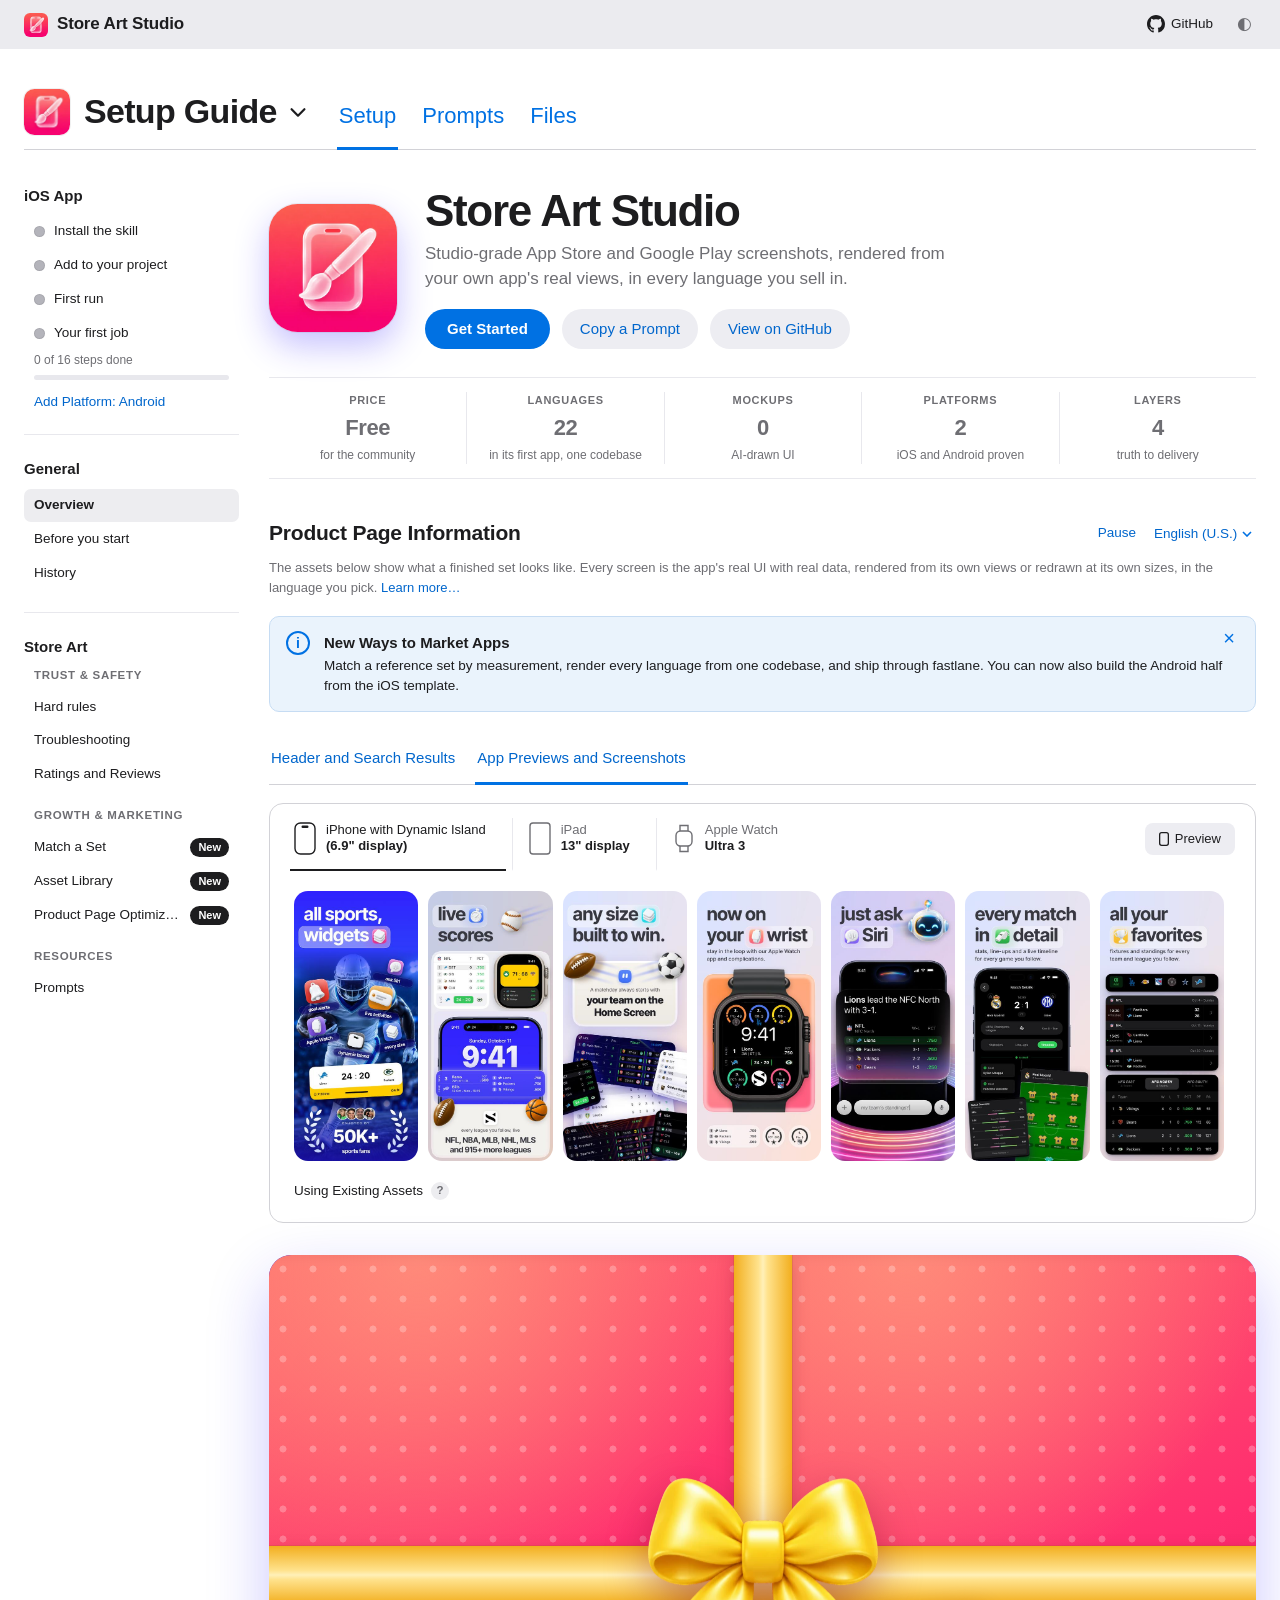
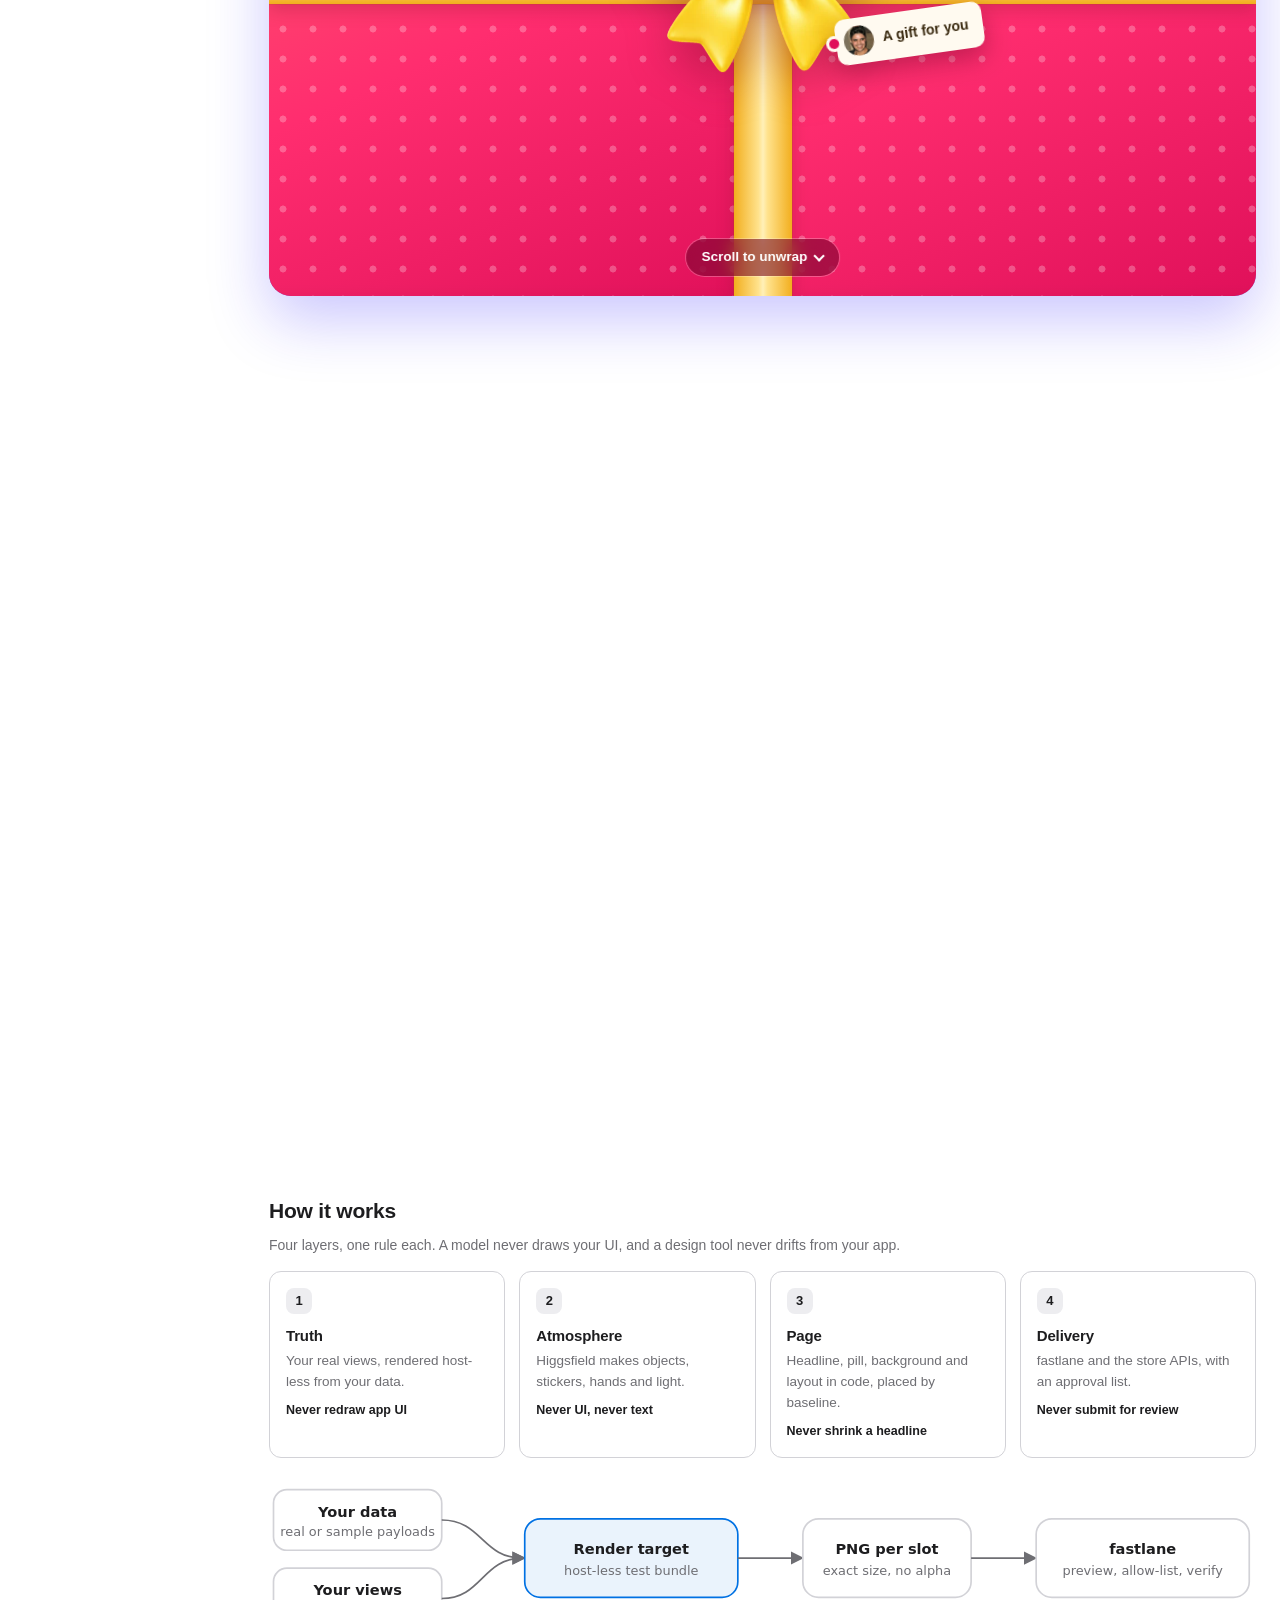
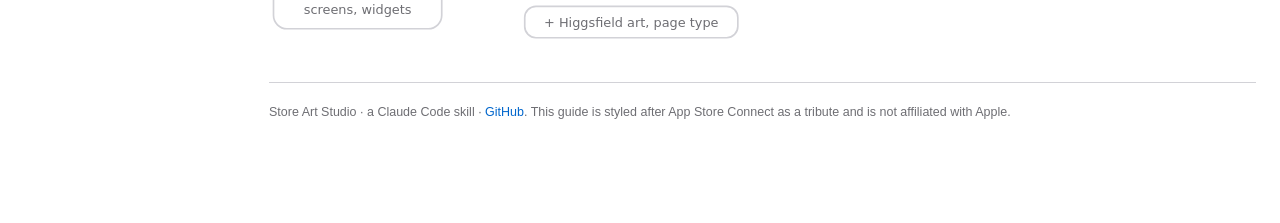
==== commit 12a07863: "Seven-phase workflow for any app, and a proven Android renderer The skill now runs one workflow for " ====
--- a/index.html
+++ b/index.html
@@ -617,7 +617,7 @@
           <div class="row android-only"><div class="k">Screenshot library<small>Android</small></div><div class="v"><label class="check"><input type="checkbox" data-k="shot"><span><b>Paparazzi or Roborazzi</b><span class="d">Use whichever the project already has. If neither, the agent proposes one and waits for you.</span></span></label></div></div>
           <div class="row"><div class="k">Store credentials<small>For uploads</small></div><div class="v"><label class="check"><input type="checkbox" data-k="fastlane"><span><b>fastlane and an API key</b><span class="d"><span class="ios-only">App Store Connect API key: key id, issuer id and the <code>.p8</code> file, in <code>fastlane/.env</code>.</span><span class="android-only">A Google Play service account JSON with permission to manage the store listing, kept out of git. Check it with <code>fastlane run validate_play_store_json_key</code>. A <code>Gemfile</code> in the repo means <code>bundle exec fastlane</code>.</span></span></span></label></div></div>
         </div>
-        <div class="note android-only"><span class="i">i</span><div><b>The Android walkthrough</b><p><a href="https://github.com/halilyuce/store-art-studio/blob/main/docs/android-end-to-end.md" target="_blank" rel="noopener noreferrer">docs/android-end-to-end.md</a> connects every tool, gives the prompt for each gate, and ends with the Play submission checklist: Wear OS screenshots and the AI asset declaration.</p></div></div>
+        <div class="note android-only"><span class="i">i</span><div><b>The Android walkthrough</b><p><a href="https://github.com/halilyuce/store-art-studio/blob/main/docs/android-end-to-end.md" target="_blank" rel="noopener noreferrer">docs/android-end-to-end.md</a> walks the seven phases with short prompts and ends with the Play submission checklist: Wear OS screenshots and the AI asset declaration.</p></div></div>
         <div class="note"><span class="i">i</span><div><b>One rule before anything else</b><p>Never launch your real app to take a screenshot. An app that syncs state can overwrite real keychains and saved data. This pipeline renders views from sample data in a test bundle with no host app.</p></div></div>
       </section>
 
@@ -682,7 +682,7 @@
         </div>
 
         <div class="android-only">
-          <div class="note warn" style="margin-top:0"><span class="i">!</span><div><b>The Android template is new</b><p>The Android pipeline is proven on one production app: real composables and Glance widgets rendered by Paparazzi, an HTML page layer, a full Play set. The template in <code>templates/android</code> is that pipeline made generic and has not been run as it is. If something breaks, the skill records it under "What broke" so the next developer does not hit it.</p></div></div>
+          <div class="note warn" style="margin-top:0"><span class="i">!</span><div><b>The Android template is new</b><p>The Android pipeline is proven on one production app: real composables and Glance widgets rendered by Paparazzi, an HTML page layer, a full Play set. The template in <code>templates/android</code> is that pipeline made generic, and it was built and rendered as it ships in a separate host app. An upload to a real Play listing from the template is not yet proven. If something breaks, the skill records it under "What broke" so the next developer does not hit it.</p></div></div>
           <h3 style="margin:18px 0 10px">What the template gives you, file by file</h3>
           <div class="tbl-wrap"><table class="t"><thead><tr><th>iOS template</th><th>Android counterpart</th><th>Job</th></tr></thead><tbody>
             <tr><td><code>StoreArtKit.swift</code></td><td><code>storeart/.../StoreArtSupport.kt</code></td><td>Paparazzi at 412 x 915 dp and 3x, transparent theme, image files with loud failure, 12/24 h, RTL, PNG output</td></tr>
@@ -707,41 +707,21 @@
             <p>Screens are rendered from sample data. If a screen needs a ViewModel, the agent gives it a fake and tells you. No network, no account, no signed-in emulator.</p></div></div>
           <div class="step" data-task="project"><div class="num">5</div><div><div class="step-head"><h3>Paste the starter prompt</h3><label class="markdone"><input type="checkbox" data-k="a5"> Done</label></div>
             <p>From your Android project's root, with the skill installed:</p>
-            <div class="code tall" data-copy><div class="code-head"><span>Prompt for Claude Code</span></div><pre>Use the store-art-studio skill. Start Gate 0 for Google Play. Follow docs/android-end-to-end.md
-and templates/android/START-HERE.md in the skill folder, and references/android-compose.md for
-the renderer.
-
-My default market: &lt;store locale&gt;, time zone &lt;IANA zone&gt;, &lt;12 or 24&gt; hour clock, currency &lt;ISO
-code&gt;, &lt;left to right or right to left&gt;. Screens worth showing: &lt;screens&gt;. My app also has
-(delete what it does not): widgets, a live notification or Live Update, a Wear OS app or tile, a
-tablet layout. Credit budget: &lt;n&gt; credits; ask before any gate costs more than &lt;m&gt;. Reference
-set: &lt;path, or "none"&gt;.
-
-Before you edit any Gradle file, tell me what this project already uses (AGP, Kotlin, compileSdk,
-Compose BOM, Glance, Coil, JDK, any screenshot library) and the exact catalog and settings changes
-you will make. Wait for my answer.
-
-Then:
-1. Add the storeart module, the page kit and store/storeart.config.json with only my default
-   market in it, "upload": false. The config is the only list of markets. Set "surfaces" to what
-   my app has (ask me if the list above is unclear): "screens" always, the rest only if I ship
-   them. Render and place nothing for a surface that is not listed.
-2. Render the sample surfaces and open every PNG.
-3. Replace the placeholders in SampleUi.kt (and SampleWear.kt if I have a Wear OS app or tile)
-   with my real composables: one screen, and for the surfaces I have, one widget (through
-   GlanceRemoteViews and an AppWidgetHostView) and one live card. If a composable needs a ViewModel, a repository or the clock, add a seam that takes plain
-   state, and tell me which.
-4. Replace the sample world with a frozen world for my default market: one fixed moment, full and
-   plausible lists whose aggregates are computed from records, no real people, no
-   System.currentTimeMillis() in any rendered path. Use role ids for every surface.
-5. Check Higgsfield: balance, one cheap test image, and a plan for Gates 1 to 5 with a credit
-   estimate.
-
-Never run my real app, an emulator signed in to a real account, or anything that syncs.
-
-Stop at Gate 0 and show me the renders, the sample slot, verify-export.sh passing, the plan, which
-screens you redrew instead of rendered, and a short list of what broke. Add anything new to the
-"What broke" table in references/android-compose.md.</pre></div></div></div>
+            <div class="code tall" data-copy><div class="code-head"><span>Prompt for Claude Code</span></div><pre>Use the store-art-studio skill for Google Play, following docs/android-end-to-end.md and
+templates/android/START-HERE.md in the skill folder.
+
+1. Discover: read this project (modules, navigation and screens, view models, the manifest,
+   widgets, notifications, Wear OS, string files per locale, brand, any fastlane metadata) and
+   summarise what you found. Do not build or run anything.
+2. Ask me only what the project cannot answer, in batches with your recommended option first:
+   features and their order, surfaces to show, design direction, first market, my copy rules,
+   the art budget and kind, who uploads.
+3. Write docs/screenshots/brief.md and store/storeart.config.json (my first market only,
+   "upload": false, "surfaces" as I chose), then stop for my approval.
+
+Before you edit any Gradle file in Gate 0, tell me what this project uses (AGP, Kotlin, compileSdk,
+Compose BOM, Glance, Coil, JDK, any screenshot library) and the exact changes, and wait. Never run
+my real app, an emulator signed in to a real account, or anything that syncs.</pre></div></div></div>
           <div class="step" data-task="project"><div class="num">6</div><div><div class="step-head"><h3>Check Gate 0 yourself</h3><label class="markdone"><input type="checkbox" data-k="a6"> Done</label></div>
             <p>The agent must stop and show you all five. Do not approve without them:</p>
             <ul><li>The sample slot, 1080 x 1920, opaque, which it opened and looked at.</li><li>One of your real screens rendered from sample data, offline.</li><li>The same slot in two locales with different strings and number formats.</li><li><code>verify-export.sh</code> passing on the output.</li><li>A list of what broke, also written into <code>references/android-compose.md</code>.</li></ul>
@@ -795,12 +775,13 @@
 
       <!-- ===================== STEP 4 ===================== -->
       <section class="page" id="page-job">
-        <div class="ph"><div><span class="eyebrow">Step 4 of 4</span><h1>Your first job</h1><div class="sub">Give the agent a brief. It stops at every gate and waits for you.</div></div><span class="chip"><span class="dot"></span>Not Started</span></div>
-        <div class="step" data-task="job"><div class="num">1</div><div><div class="step-head"><h3>Write the brief</h3><label class="markdone"><input type="checkbox" data-k="j1"> Done</label></div>
-          <p>Copy <code>templates/brief-template.md</code> from the skill folder to <code>docs/screenshots/brief.md</code> in your project and fill what you know: banned words, the world (one date, time and set of figures every device agrees on), your accent colours, the storyboard.</p></div></div>
+        <div class="ph"><div><span class="eyebrow">Step 4 of 4</span><h1>Your first job</h1><div class="sub">The agent reads your project, asks what it cannot read, and writes the brief. It stops at every gate and waits for you.</div></div><span class="chip"><span class="dot"></span>Not Started</span></div>
+        <div class="step" data-task="job"><div class="num">1</div><div><div class="step-head"><h3>Discover, ask, brief</h3><label class="markdone"><input type="checkbox" data-k="j1"> Done</label></div>
+          <p>Start with the prompt below. The agent reads your screens, widgets, watch targets, locales and brand, asks structured questions (features and order, design, first market, your copy rules, art budget, who uploads) and writes <code>docs/screenshots/brief.md</code>. You edit and approve it. Prefer to write it yourself? Fill <code>templates/brief-template.md</code> there and say "start at Gate 0".</p></div></div>
         <div class="step" data-task="job"><div class="num">2</div><div><div class="step-head"><h3>Start the session</h3><label class="markdone"><input type="checkbox" data-k="j2"> Done</label></div>
-          <div class="code" data-copy><div class="code-head"><span>Prompt for Claude Code</span></div><pre>Use the store-art-studio skill. Read docs/screenshots/brief.md and start at Gate 0.
-<span class="ios-only">Platform: iOS, iPhone 6.9", default language first.</span><span class="android-only">Platform: Android, Google Play phone screenshots, default language first.</span></pre></div></div></div>
+          <div class="code" data-copy><div class="code-head"><span>Prompt for Claude Code</span></div><pre>Use the store-art-studio skill. Discover this project, ask me what you cannot read
+from it, and write the brief.
+<span class="ios-only">Platform: iOS, iPhone 6.9".</span><span class="android-only">Platform: Android, Google Play phone screenshots.</span></pre></div></div></div>
         <div class="step" data-task="job"><div class="num">3</div><div><div class="step-head"><h3>Approve one gate at a time</h3><label class="markdone"><input type="checkbox" data-k="j3"> Done</label></div>
           <p>Each gate ends with what rendered, what differs from your reference, the credits spent and left, what was redrawn instead of rendered, and the decisions needed. Roll out locales only after the default market is approved. See <a href="#gates" data-go="gates">History</a> for the six gates.</p></div></div>
       </section>
@@ -866,7 +847,7 @@
           <details><summary>The upload lane refuses a locale</summary><div><p>It is not <code>"upload": true</code> in <code>storeart.config.json</code>, or not staged (<code>stage-play.sh</code>), or the language does not exist on the Play listing yet.</p></div></details>
           <details><summary>A screen needs a ViewModel, network or a login</summary><div><p>Give it a seam that takes plain state and sample data. If that cannot be done, tell the agent to redraw that screen at the app's own sizes from the same payloads, and expect it to say so.</p></div></details>
           <details><summary>The agent stopped at a session limit</summary><div><p>Resume that agent and tell it where it stopped. A new agent repeats the work and spends credits again.</p></div></details>
-          <p class="small muted">The full table is in <a href="https://github.com/halilyuce/store-art-studio/blob/main/docs/android-end-to-end.md" target="_blank" rel="noopener noreferrer">docs/android-end-to-end.md</a>.</p>
+          <p class="small muted">Every trap with its fix: "What broke" and "Tooling and delivery" in <a href="https://github.com/halilyuce/store-art-studio/blob/main/references/android-compose.md" target="_blank" rel="noopener noreferrer">references/android-compose.md</a>.</p>
         </div>
         <details><summary>A headline does not fit in some language</summary><div><p>Never shrink the type. Shorten the wording: a shorter synonym, a shorter structure, or drop the lead word. The width test exists to enforce this.</p></div></details>
         <details><summary>Higgsfield calls are not available</summary><div><p>Start a fresh foreground session after adding the server, run <code>/mcp</code> and authenticate. Background or child sessions may not load a server added later; a headless <code>claude -p</code> with only the Higgsfield tools allowed works as a bridge.</p></div></details>
@@ -971,8 +952,8 @@
       <!-- ===================== PROMPTS ===================== -->
       <section class="page" id="page-prompts">
         <div class="ph"><div><h1>Prompts</h1><div class="sub">Copy, paste, adjust the brackets</div></div></div>
-        <div class="step"><div class="num">1</div><div><h3>Start a real job</h3><div class="code" data-copy><div class="code-head"><span>Claude Code</span></div><pre>Use the store-art-studio skill. Read docs/screenshots/brief.md and start at Gate 0.
-Platform: &lt;iOS or Android&gt;, default language first.</pre></div></div></div>
+        <div class="step"><div class="num">1</div><div><h3>Start a real job</h3><div class="code" data-copy><div class="code-head"><span>Claude Code</span></div><pre>Use the store-art-studio skill. Discover this project, ask me what you cannot read
+from it, and write the brief. Platform: &lt;iOS or Android&gt;.</pre></div></div></div>
         <div class="step"><div class="num">2</div><div><h3>Add the files to the Xcode target</h3><div class="code" data-copy><div class="code-head"><span>Claude Code</span></div><pre>Add the files under StoreArt/ to the StoreArt unit test target by hand-editing project.pbxproj:
 a PBXFileReference, a group entry, a PBXBuildFile and a Sources entry per file, fresh 24-hex ids.
 Do not use the xcodeproj gem. Build after each edit and tell me when it compiles.</pre></div></div></div>
@@ -982,41 +963,21 @@
         <div class="step"><div class="num">4</div><div><h3>Localize an approved set</h3><div class="code" data-copy><div class="code-head"><span>Claude Code</span></div><pre>The default market is approved. Roll out to &lt;locales&gt;, one market at a time.
 Write each language as if authored there, run the width tests, and list which copy
 needs native review. Do not render markets I did not name.</pre></div></div></div>
-        <div class="step"><div class="num">5</div><div><h3>Build the Android half</h3><div class="code tall" data-copy><div class="code-head"><span>Claude Code, from your Android project's root</span></div><pre>Use the store-art-studio skill. Start Gate 0 for Google Play. Follow docs/android-end-to-end.md
-and templates/android/START-HERE.md in the skill folder, and references/android-compose.md for
-the renderer.
-
-My default market: &lt;store locale&gt;, time zone &lt;IANA zone&gt;, &lt;12 or 24&gt; hour clock, currency &lt;ISO
-code&gt;, &lt;left to right or right to left&gt;. Screens worth showing: &lt;screens&gt;. My app also has
-(delete what it does not): widgets, a live notification or Live Update, a Wear OS app or tile, a
-tablet layout. Credit budget: &lt;n&gt; credits; ask before any gate costs more than &lt;m&gt;. Reference
-set: &lt;path, or "none"&gt;.
-
-Before you edit any Gradle file, tell me what this project already uses (AGP, Kotlin, compileSdk,
-Compose BOM, Glance, Coil, JDK, any screenshot library) and the exact catalog and settings changes
-you will make. Wait for my answer.
-
-Then:
-1. Add the storeart module, the page kit and store/storeart.config.json with only my default
-   market in it, "upload": false. The config is the only list of markets. Set "surfaces" to what
-   my app has (ask me if the list above is unclear): "screens" always, the rest only if I ship
-   them. Render and place nothing for a surface that is not listed.
-2. Render the sample surfaces and open every PNG.
-3. Replace the placeholders in SampleUi.kt (and SampleWear.kt if I have a Wear OS app or tile)
-   with my real composables: one screen, and for the surfaces I have, one widget (through
-   GlanceRemoteViews and an AppWidgetHostView) and one live card. If a composable needs a ViewModel, a repository or the clock, add a seam that takes plain
-   state, and tell me which.
-4. Replace the sample world with a frozen world for my default market: one fixed moment, full and
-   plausible lists whose aggregates are computed from records, no real people, no
-   System.currentTimeMillis() in any rendered path. Use role ids for every surface.
-5. Check Higgsfield: balance, one cheap test image, and a plan for Gates 1 to 5 with a credit
-   estimate.
-
-Never run my real app, an emulator signed in to a real account, or anything that syncs.
-
-Stop at Gate 0 and show me the renders, the sample slot, verify-export.sh passing, the plan, which
-screens you redrew instead of rendered, and a short list of what broke. Add anything new to the
-"What broke" table in references/android-compose.md.</pre></div></div></div>
+        <div class="step"><div class="num">5</div><div><h3>Build the Android half</h3><div class="code tall" data-copy><div class="code-head"><span>Claude Code, from your Android project's root</span></div><pre>Use the store-art-studio skill for Google Play, following docs/android-end-to-end.md and
+templates/android/START-HERE.md in the skill folder.
+
+1. Discover: read this project (modules, navigation and screens, view models, the manifest,
+   widgets, notifications, Wear OS, string files per locale, brand, any fastlane metadata) and
+   summarise what you found. Do not build or run anything.
+2. Ask me only what the project cannot answer, in batches with your recommended option first:
+   features and their order, surfaces to show, design direction, first market, my copy rules,
+   the art budget and kind, who uploads.
+3. Write docs/screenshots/brief.md and store/storeart.config.json (my first market only,
+   "upload": false, "surfaces" as I chose), then stop for my approval.
+
+Before you edit any Gradle file in Gate 0, tell me what this project uses (AGP, Kotlin, compileSdk,
+Compose BOM, Glance, Coil, JDK, any screenshot library) and the exact changes, and wait. Never run
+my real app, an emulator signed in to a real account, or anything that syncs.</pre></div></div></div>
       </section>
 
       <!-- ===================== FILES ===================== -->
@@ -1027,18 +988,20 @@
           <tr><td><code>index.html</code></td><td><span class="kind skill">Guide</span></td><td>This page. Built from <code>site/</code></td></tr>
           <tr><td><code>INSTALL.md</code></td><td><span class="kind skill">Guide</span></td><td>The same guide as plain text</td></tr>
           <tr><td><code>README.md</code></td><td><span class="kind skill">Guide</span></td><td>What the skill is and what is verified</td></tr>
-          <tr><td><code>docs/android-end-to-end.md</code></td><td><span class="kind skill">Guide</span></td><td>Android from zero to a live Play set: connect the tools, every gate's prompt, the Play checklist with Wear OS and the AI declaration</td></tr>
+          <tr><td><code>docs/android-end-to-end.md</code></td><td><span class="kind skill">Guide</span></td><td>Android by phase: discover, ask, brief, draft, iterate, localize, ship, and the Play checklist with Wear OS and the AI declaration</td></tr>
           <tr><td><code>references/architecture.md</code></td><td><span class="kind ref">Reference</span></td><td>Layers, repo layout, the slot pattern, naming, the world</td></tr>
           <tr><td><code>references/ios-swiftui-renderer.md</code></td><td><span class="kind ref">Reference</span></td><td>Building the host-less target, every trap with its fix</td></tr>
           <tr><td><code>references/android-compose.md</code></td><td><span class="kind ref">Reference</span></td><td>Compose, Glance widgets and Play, every trap with its fix</td></tr>
           <tr><td><code>references/higgsfield-art.md</code></td><td><span class="kind ref">Reference</span></td><td>What to generate, MCP flow, keying and compositing recipes</td></tr>
+          <tr><td><code>references/discovery.md</code></td><td><span class="kind ref">Reference</span></td><td>Reading a project on iOS and Android, the question bank, writing the brief</td></tr>
+          <tr><td><code>references/iteration.md</code></td><td><span class="kind ref">Reference</span></td><td>Feedback rounds, the decision log, when to stop</td></tr>
           <tr><td><code>references/style-and-copy.md</code></td><td><span class="kind ref">Reference</span></td><td>Default palette, type, pill, archetypes, localization rules</td></tr>
           <tr><td><code>references/reference-matching.md</code></td><td><span class="kind ref">Reference</span></td><td>How to match a set you share, step by step</td></tr>
           <tr><td><code>references/fastlane-and-delivery.md</code></td><td><span class="kind ref">Reference</span></td><td>deliver, Product Page Optimization, headers, safety checklist</td></tr>
           <tr><td><code>templates/ios/</code></td><td><span class="kind tpl">Template</span></td><td>StoreArt kit, sample slot and tests. Compiles and renders 1320 x 2868</td></tr>
           <tr><td><code>templates/fastlane/</code></td><td><span class="kind tpl">Template</span></td><td>screenshots.yml manifest and the lanes</td></tr>
-          <tr><td><code>templates/brief-template.md</code></td><td><span class="kind tpl">Template</span></td><td>Fill this in to start a new app</td></tr>
-          <tr><td><code>templates/android/START-HERE.md</code></td><td><span class="kind tpl">Template</span></td><td>The files to copy, the first 30 minutes, and the Gate 0 prompt</td></tr>
+          <tr><td><code>templates/brief-template.md</code></td><td><span class="kind tpl">Template</span></td><td>The brief the skill writes in phase 3, or that you fill by hand</td></tr>
+          <tr><td><code>templates/android/START-HERE.md</code></td><td><span class="kind tpl">Template</span></td><td>The files to copy, the first 30 minutes, and the first prompt</td></tr>
           <tr><td><code>scripts/chromakey.swift</code></td><td><span class="kind scr">Script</span></td><td>Key a flat colour out of generated art, with despill</td></tr>
           <tr><td><code>scripts/cutout.swift</code></td><td><span class="kind scr">Script</span></td><td>Vision foreground cutout</td></tr>
           <tr><td><code>scripts/screenswap.swift</code></td><td><span class="kind scr">Script</span></td><td>Warp a rendered screen onto a green slab in a photo</td></tr>
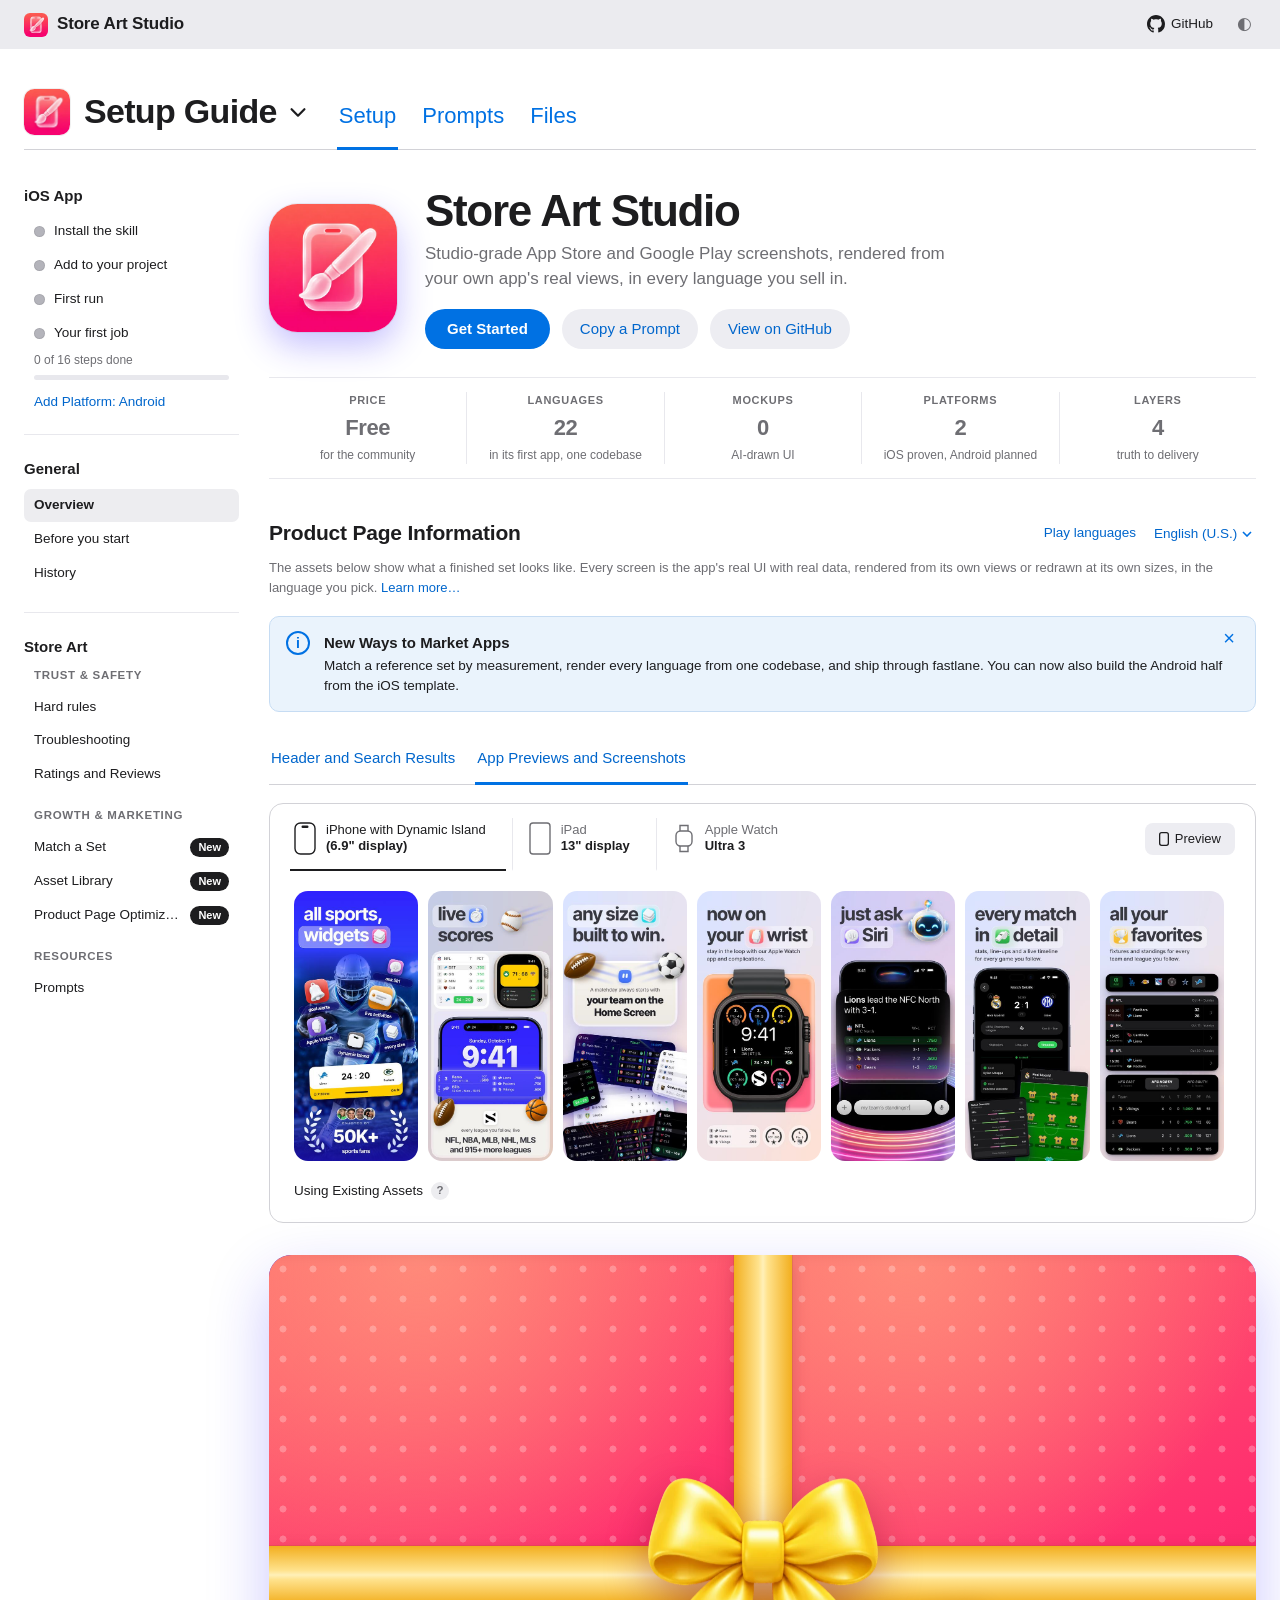
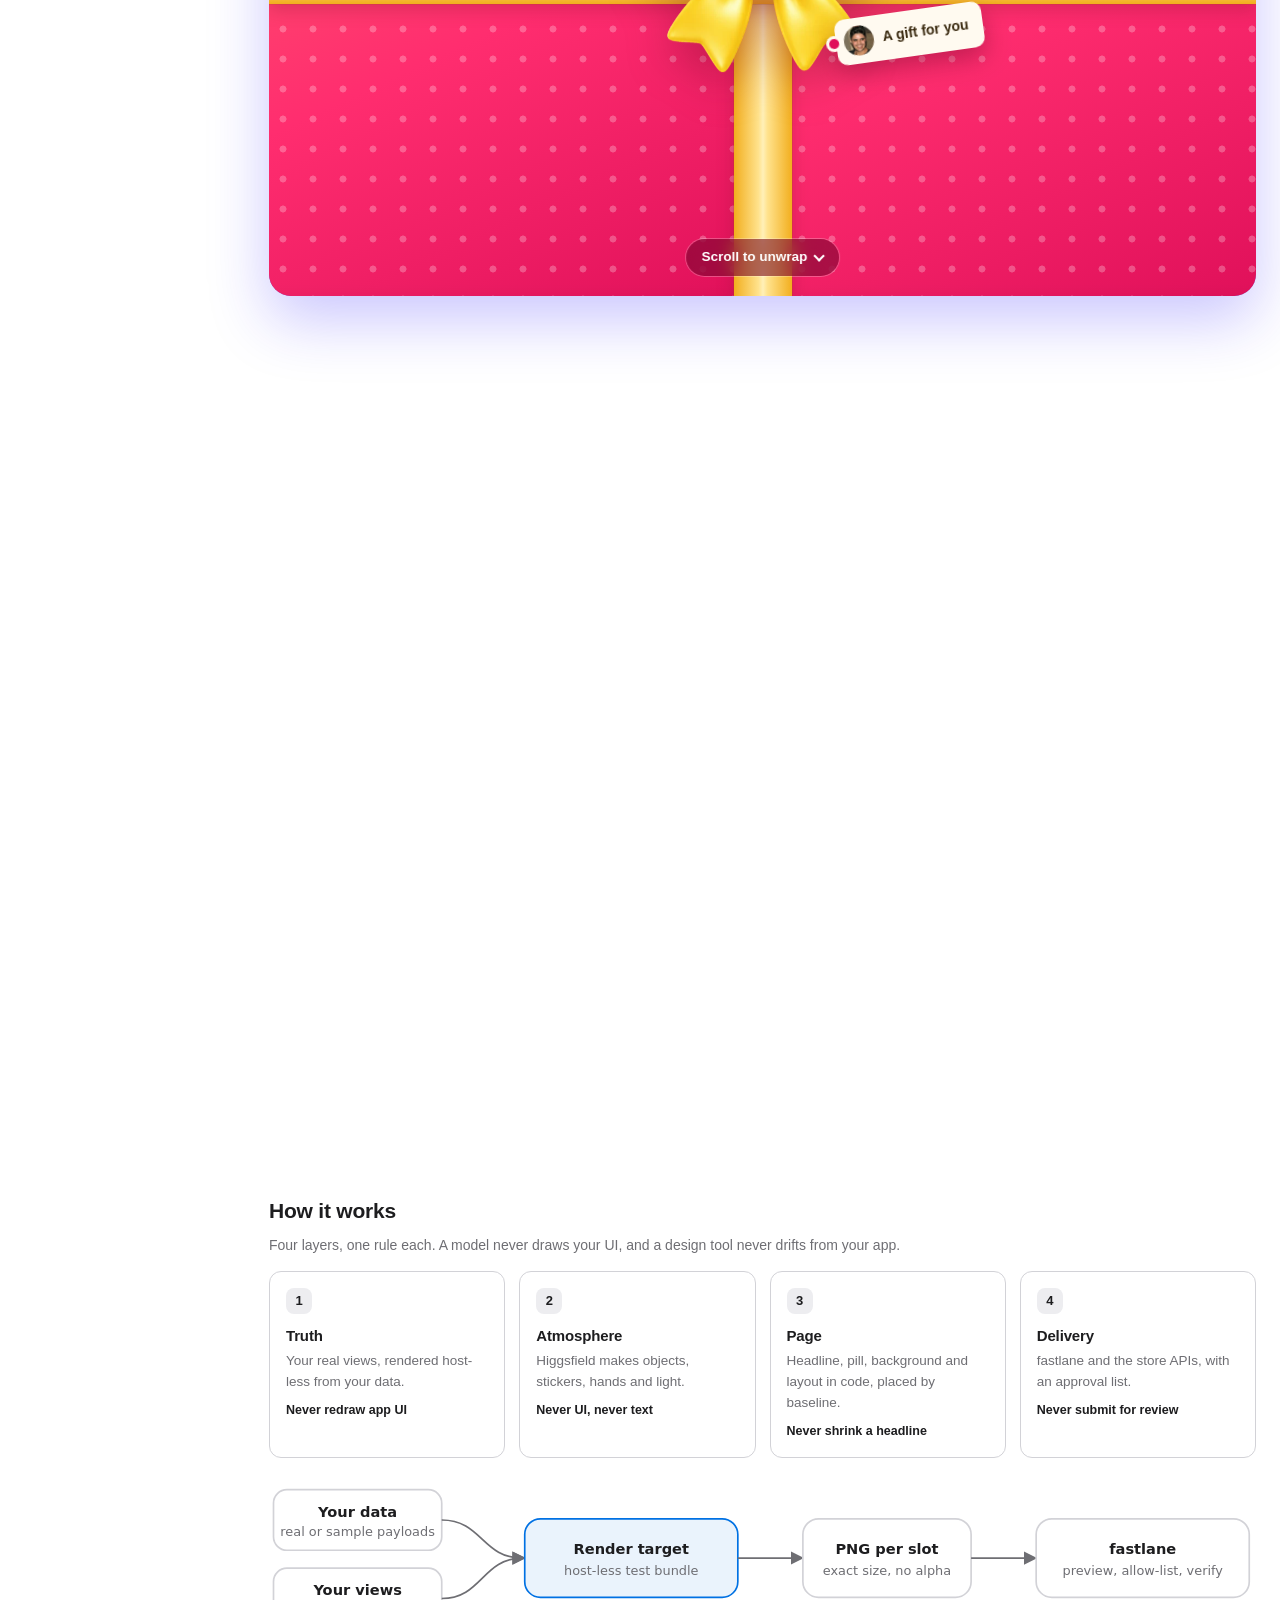
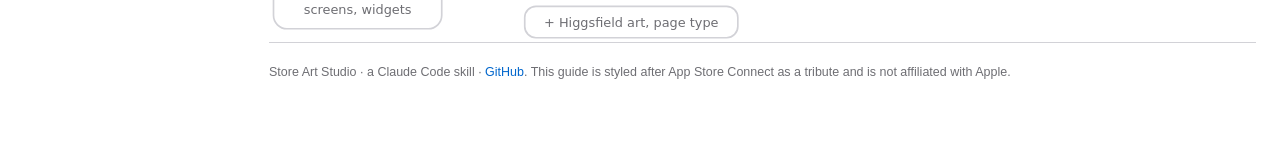
==== commit 48324434: "Site: keep the sidebar whole at the page bottom; fix the Google Play link The sticky sidebar was nea" ====
--- a/index.html
+++ b/index.html
@@ -79,7 +79,9 @@
 .tabs a.on { border-bottom-color: var(--blue); }
 
 /* ---------- Body layout ---------- */
-.body { display: grid; grid-template-columns: 215px minmax(0, 1fr); gap: 30px; padding: 34px 0 100px; }
+/* No bottom padding on the grid: the sticky sidebar needs the grid to reach the viewport bottom, or it is
+   pushed up and cut off on short pages. The footer carries the bottom space instead. */
+.body { display: grid; grid-template-columns: 215px minmax(0, 1fr); gap: 30px; padding: 34px 0 0; }
 aside.side { position: sticky; top: 74px; align-self: start; max-height: calc(100vh - 90px); overflow: auto; padding-bottom: 20px; font-size: 13.5px; }
 .side h4 { margin: 0 0 8px; font-size: 15px; font-weight: 600; }
 .side .grp { margin-bottom: 22px; padding-bottom: 22px; border-bottom: 1px solid var(--line2); }
@@ -97,7 +99,8 @@
 .bar-track { height: 5px; border-radius: 99px; background: var(--line2); overflow: hidden; margin-top: 5px; }
 .bar-fill { height: 100%; width: 0; background: var(--green); border-radius: 99px; transition: width .3s; }
 
-main { min-width: 0; }
+main { min-width: 0; min-height: calc(100vh - 90px); display: flex; flex-direction: column; }
+main > footer.foot { margin-top: auto; padding-top: 20px; }
 .page { display: none; } .page.on { display: block; animation: fade .25s ease; }
 .nojs .page { display: block; margin-bottom: 60px; }
 @keyframes fade { from { transform: translateY(4px); } to { transform: none; } }
@@ -362,7 +365,7 @@
 .lb .prev { left: 24px; top: 50%; transform: translateY(-50%); } .lb .next { right: 24px; top: 50%; transform: translateY(-50%); } .lb .close { right: 24px; top: 24px; }
 .toast { position: fixed; left: 50%; bottom: 28px; transform: translate(-50%, 30px); opacity: 0; background: #1d1d1f; color: #fff; padding: 10px 18px; border-radius: 99px; font-size: 13.5px; z-index: 100; transition: all .25s; pointer-events: none; max-width: 90vw; }
 .toast.show { opacity: 1; transform: translate(-50%, 0); }
-footer.foot { border-top: 1px solid var(--line); margin-top: 40px; padding: 20px 0 0; color: var(--ink2); font-size: 12.5px; }
+footer.foot { border-top: 1px solid var(--line); margin-top: 40px; padding: 20px 0 64px; color: var(--ink2); font-size: 12.5px; }
 
 /* platform toggle */
 body[data-platform="ios"] .android-only { display: none !important; } body[data-platform="android"] .ios-only { display: none !important; }
@@ -475,7 +478,7 @@
           <div role="listitem"><small>PRICE</small><b>Free</b><span>for the community</span></div>
           <div role="listitem"><small>LANGUAGES</small><b>22</b><span>in its first app, one codebase</span></div>
           <div role="listitem"><small>MOCKUPS</small><b>0</b><span>AI-drawn UI</span></div>
-          <div role="listitem"><small>PLATFORMS</small><b>2</b><span>iOS and Android proven</span></div>
+          <div role="listitem"><small>PLATFORMS</small><b>2</b><span>iOS proven, Android planned</span></div>
           <div role="listitem"><small>LAYERS</small><b>4</b><span>truth to delivery</span></div>
         </div>
         <div class="h2row"><h2>Product Page Information</h2>
@@ -544,7 +547,7 @@
 
         <!-- Thank-you note -->
         <div class="giftstage" id="giftstage"><div class="giftsticky" id="giftsticky">
-        <aside class="thanks" id="thanks" aria-labelledby="thanks-h" data-ios="https://apps.apple.com/app/id1533789849" data-ios-review="https://apps.apple.com/app/id1533789849?action=write-review" data-android="https://play.google.com/store/apps/details?id=com.labters.standingswidget">
+        <aside class="thanks" id="thanks" aria-labelledby="thanks-h" data-ios="https://apps.apple.com/app/id1533789849" data-ios-review="https://apps.apple.com/app/id1533789849?action=write-review" data-android="https://play.google.com/store/apps/details?id=com.labters.standings">
           <img class="deco d-star" alt="" src="[data-uri]">
           <img class="deco d-heart" alt="" src="[data-uri]">
           <img class="deco d-gift" alt="" src="[data-uri]">
@@ -558,7 +561,7 @@
             <div class="app"><img class="app-icon" alt="Standings app icon" src="[data-uri]"><div><b>Standings</b><small>Live scores, standings and widgets for the teams you follow</small></div></div>
             <div class="stores">
               <a class="store ios" href="https://apps.apple.com/app/id1533789849" target="_blank" rel="noopener noreferrer"><svg viewBox="0 0 24 24" fill="currentColor" aria-hidden="true"><path d="M16.4 12.6c0-2.4 2-3.6 2.1-3.7-1.2-1.7-3-1.9-3.6-2-1.5-.2-3 .9-3.8.9-.8 0-2-.9-3.3-.9-1.7 0-3.3 1-4.2 2.5-1.8 3.1-.5 7.7 1.3 10.2.9 1.2 1.9 2.6 3.2 2.6 1.3-.1 1.8-.8 3.3-.8 1.6 0 2 .8 3.3.8 1.4 0 2.3-1.3 3.1-2.5 1-1.4 1.4-2.8 1.4-2.9 0 0-2.8-1.1-2.8-4.2zM13.9 5.2c.7-.8 1.2-2 1-3.2-1 .1-2.2.7-2.9 1.5-.6.7-1.2 1.9-1 3 1.1.1 2.2-.5 2.9-1.3z"/></svg><span class="t"><span class="k">Download on the</span><span class="v">App Store</span></span></a>
-              <a class="store android" href="https://play.google.com/store/apps/details?id=com.labters.standingswidget" target="_blank" rel="noopener noreferrer"><svg viewBox="0 0 24 24" aria-hidden="true"><path d="M4 2.6v18.8c0 .5.5.8.9.6l10.4-10-10.4-10c-.4-.2-.9.1-.9.6z" fill="#34a853"/><path d="M15.3 12 5 22.1c.2.1.5.1.7 0l12.4-7.1z" fill="#ea4335"/><path d="M15.3 12 18.1 9 5.7 1.9c-.2-.1-.5-.1-.7 0z" fill="#4285f4"/><path d="m18.1 9-2.8 3 2.8 3 3.2-1.8c.9-.5.9-1.9 0-2.4z" fill="#fbbc04"/></svg><span class="t"><span class="k">GET IT ON</span><span class="v">Google Play</span></span></a>
+              <a class="store android" href="https://play.google.com/store/apps/details?id=com.labters.standings" target="_blank" rel="noopener noreferrer"><svg viewBox="0 0 24 24" aria-hidden="true"><path d="M4 2.6v18.8c0 .5.5.8.9.6l10.4-10-10.4-10c-.4-.2-.9.1-.9.6z" fill="#34a853"/><path d="M15.3 12 5 22.1c.2.1.5.1.7 0l12.4-7.1z" fill="#ea4335"/><path d="M15.3 12 18.1 9 5.7 1.9c-.2-.1-.5-.1-.7 0z" fill="#4285f4"/><path d="m18.1 9-2.8 3 2.8 3 3.2-1.8c.9-.5.9-1.9 0-2.4z" fill="#fbbc04"/></svg><span class="t"><span class="k">GET IT ON</span><span class="v">Google Play</span></span></a>
             </div>
             </div>
           </div>
@@ -607,17 +610,14 @@
         <div class="ph"><div><h1>Before you start</h1><div class="sub">Everything the skill expects to find</div></div></div>
         <div class="rows">
           <div class="row"><div class="k">Claude Code<small>Required</small></div><div class="v"><label class="check"><input type="checkbox" data-k="claude"><span><b>Installed</b><span class="d">The skill runs inside it. Check with <code>claude --version</code>.</span></span></label></div></div>
-          <div class="row"><div class="k">Higgsfield MCP<small>Required</small></div><div class="v"><label class="check"><input type="checkbox" data-k="hf"><span><b>Connected, with credits</b><span class="d"><code>claude mcp add --transport http --scope user higgsfield https://mcp.higgsfield.ai/mcp</code>, then a fresh session, <code>/mcp</code>, sign in, and ask for your <code>balance</code>. The skill asks before it spends.</span></span></label></div></div>
+          <div class="row"><div class="k">Higgsfield MCP<small>Required</small></div><div class="v"><label class="check"><input type="checkbox" data-k="hf"><span><b>Connected, with credits</b><span class="d">In Claude Code run <code>/mcp</code> and authenticate. The skill asks before it spends.</span></span></label></div></div>
           <div class="row"><div class="k">Command line tools<small>Required</small></div><div class="v"><label class="check"><input type="checkbox" data-k="magick"><span><b>ImageMagick and Swift</b><span class="d"><code>magick -version</code> (<code>brew install imagemagick</code>) and <code>swift --version</code>. The helper scripts are plain Swift files.</span></span></label></div></div>
           <div class="row ios-only"><div class="k">Xcode<small>iOS</small></div><div class="v"><label class="check"><input type="checkbox" data-k="xcode"><span><b>With an iOS simulator runtime</b><span class="d"><code>xcodebuild -version</code>. The renderer is an Xcode unit test bundle.</span></span></label></div></div>
           <div class="row ios-only"><div class="k">Product bezels<small>iOS</small></div><div class="v"><label class="check"><input type="checkbox" data-k="bezel"><span><b>Downloaded from Apple Design Resources</b><span class="d">Their licence forbids redistribution, so they are not in the repo.</span></span></label></div></div>
-          <div class="row android-only"><div class="k">JDK and Gradle<small>Android</small></div><div class="v"><label class="check"><input type="checkbox" data-k="jdk"><span><b>A build that already works</b><span class="d">The renderer is a JVM test. Read your AGP, Gradle and JDK (<code>./gradlew --version</code>) and check them against the Paparazzi release notes.</span></span></label></div></div>
-          <div class="row android-only"><div class="k">Google Chrome<small>Android</small></div><div class="v"><label class="check"><input type="checkbox" data-k="chrome"><span><b>For the page layer</b><span class="d">The HTML page kit renders with headless Chrome. Off macOS, set <code>CHROME</code> to the binary.</span></span></label></div></div>
-          <div class="row android-only"><div class="k">Emulator<small>Optional</small></div><div class="v"><label class="check"><input type="checkbox" data-k="emu"><span><b>Only for system chrome</b><span class="d">One status bar capture in SystemUI demo mode, on an emulator with no account and no app of yours. Never to run your app.</span></span></label></div></div>
+          <div class="row android-only"><div class="k">JDK and Gradle<small>Android</small></div><div class="v"><label class="check"><input type="checkbox" data-k="jdk"><span><b>A build that already works</b><span class="d">The renderer is a JVM test. Check what your project pins: AGP, Kotlin, Compose BOM, JDK.</span></span></label></div></div>
           <div class="row android-only"><div class="k">Screenshot library<small>Android</small></div><div class="v"><label class="check"><input type="checkbox" data-k="shot"><span><b>Paparazzi or Roborazzi</b><span class="d">Use whichever the project already has. If neither, the agent proposes one and waits for you.</span></span></label></div></div>
-          <div class="row"><div class="k">Store credentials<small>For uploads</small></div><div class="v"><label class="check"><input type="checkbox" data-k="fastlane"><span><b>fastlane and an API key</b><span class="d"><span class="ios-only">App Store Connect API key: key id, issuer id and the <code>.p8</code> file, in <code>fastlane/.env</code>.</span><span class="android-only">A Google Play service account JSON with permission to manage the store listing, kept out of git. Check it with <code>fastlane run validate_play_store_json_key</code>. A <code>Gemfile</code> in the repo means <code>bundle exec fastlane</code>.</span></span></span></label></div></div>
-        </div>
-        <div class="note android-only"><span class="i">i</span><div><b>The Android walkthrough</b><p><a href="https://github.com/halilyuce/store-art-studio/blob/main/docs/android-end-to-end.md" target="_blank" rel="noopener noreferrer">docs/android-end-to-end.md</a> walks the seven phases with short prompts and ends with the Play submission checklist: Wear OS screenshots and the AI asset declaration.</p></div></div>
+          <div class="row"><div class="k">Store credentials<small>For uploads</small></div><div class="v"><label class="check"><input type="checkbox" data-k="fastlane"><span><b>fastlane and an API key</b><span class="d"><span class="ios-only">App Store Connect API key: key id, issuer id and the <code>.p8</code> file, in <code>fastlane/.env</code>.</span><span class="android-only">A Google Play service account JSON for <code>supply</code>. Keep it out of git.</span></span></span></label></div></div>
+        </div>
         <div class="note"><span class="i">i</span><div><b>One rule before anything else</b><p>Never launch your real app to take a screenshot. An app that syncs state can overwrite real keychains and saved data. This pipeline renders views from sample data in a test bundle with no host app.</p></div></div>
       </section>
 
@@ -682,46 +682,74 @@
         </div>
 
         <div class="android-only">
-          <div class="note warn" style="margin-top:0"><span class="i">!</span><div><b>The Android template is new</b><p>The Android pipeline is proven on one production app: real composables and Glance widgets rendered by Paparazzi, an HTML page layer, a full Play set. The template in <code>templates/android</code> is that pipeline made generic, and it was built and rendered as it ships in a separate host app. An upload to a real Play listing from the template is not yet proven. If something breaks, the skill records it under "What broke" so the next developer does not hit it.</p></div></div>
-          <h3 style="margin:18px 0 10px">What the template gives you, file by file</h3>
+          <div class="note warn" style="margin-top:0"><span class="i">!</span><div><b>The Android path is designed, not yet proven</b><p>The iOS template is proven in production. The Android one is built by Claude inside your project by porting the iOS template. Its first run is a real experiment, and the skill asks it to record what broke so the next developer does not hit it.</p></div></div>
+          <h3 style="margin:18px 0 10px">What the agent builds, file by file</h3>
           <div class="tbl-wrap"><table class="t"><thead><tr><th>iOS template</th><th>Android counterpart</th><th>Job</th></tr></thead><tbody>
-            <tr><td><code>StoreArtKit.swift</code></td><td><code>storeart/.../StoreArtSupport.kt</code></td><td>Paparazzi at 412 x 915 dp and 3x, transparent theme, image files with loud failure, 12/24 h, RTL, PNG output</td></tr>
-            <tr><td>Widget and activity tiles</td><td><code>StoreArtSupport.kt</code></td><td>Real Glance widgets through GlanceRemoteViews and an AppWidgetHostView, Material You from a wallpaper</td></tr>
-            <tr><td>Sample data</td><td><code>storeart/.../SampleWorld.kt</code></td><td>The frozen world: one per market from your config, one fixed moment, aggregates computed from records</td></tr>
-            <tr><td><code>StoreArtRenderTests.swift</code></td><td><code>SampleSurfacesTest.kt</code></td><td>One card, one widget, one screen, light and dark, once per market in your config</td></tr>
-            <tr><td><code>StoreArtPage.swift</code>, <code>SampleSlot.swift</code></td><td><code>page/slots.html</code>, <code>kit.css</code>, <code>copy.js</code></td><td>HTML page layer: headline by baseline, pill, phone, status bar, width test</td></tr>
-            <tr><td><code>render.sh</code></td><td><code>page/tools/render.sh</code>, <code>storeart/scripts/export.sh</code></td><td>Renders the surfaces and the slots, lists the PNGs</td></tr></tbody></table></div>
-          <div class="step" data-task="project"><div class="num">1</div><div><div class="step-head"><h3>Copy the template into your repo</h3><label class="markdone"><input type="checkbox" data-k="a1"> Done</label></div>
+            <tr><td><code>StoreArtKit.swift</code></td><td><code>StoreArtKit.kt</code></td><td>Canvas in px and dp, fixed Density, fonts, opaque PNG output, locale and time zone switch, baseline helpers</td></tr>
+            <tr><td><code>StoreArtChrome.swift</code></td><td><code>StoreArtChrome.kt</code></td><td>Minimal status bar from a real emulator shot, optional plain frame</td></tr>
+            <tr><td><code>StoreArtPage.swift</code></td><td><code>StoreArtPage.kt</code></td><td>Palette, headline with tracking and width measurement, pill, body lines</td></tr>
+            <tr><td><code>SampleSlot.swift</code></td><td><code>SampleSlot.kt</code></td><td>One complete sample slot</td></tr>
+            <tr><td><code>StoreArtRenderTests.swift</code></td><td>Paparazzi or Roborazzi test</td><td>Renders slots, fails when a headline is too wide</td></tr>
+            <tr><td><code>render.sh</code></td><td>Gradle task or script</td><td>Runs one test, lists the PNGs</td></tr></tbody></table></div>
+          <div class="step" data-task="project"><div class="num">1</div><div><div class="step-head"><h3>Copy the helper scripts into your repo</h3><label class="markdone"><input type="checkbox" data-k="a1"> Done</label></div>
             <div class="code" data-copy><div class="code-head"><span>Terminal, from your repo root</span></div><pre>SKILL=~/.claude/skills/store-art-studio
-mkdir -p store/tools
-cp $SKILL/templates/android/storeart.config.json store/
-cp -R $SKILL/templates/android/page store/page
-cp -R $SKILL/templates/android/storeart storeart
-cp $SKILL/scripts/* store/tools/</pre></div>
-            <p>Then add <code>include(":storeart")</code> to your settings and merge <code>storeart/libs.versions.snippet.toml</code> into your catalog, or let the agent do it once it has read your versions. <code>store/storeart.config.json</code> is the only list of markets, and its <code>surfaces</code> says what your app has: screens always, widgets, a live notification, Wear OS or a tablet layout only if you ship them. You own it.</p></div></div>
+mkdir -p scripts/screenshots/tools
+cp $SKILL/scripts/* scripts/screenshots/tools/
+printf 'StoreArt/Output/\nbuild/\n' &gt;&gt; .gitignore</pre></div>
+            <p>The agent also reads <code>templates/ios</code> from the skill folder as its reference, so leave the skill installed.</p></div></div>
           <div class="step" data-task="project"><div class="num">2</div><div><div class="step-head"><h3>Let the agent read your build first</h3><label class="markdone"><input type="checkbox" data-k="a2"> Done</label></div>
             <p>It checks AGP, Kotlin, the Compose BOM, the JDK and any screenshot library you use, then <strong>tells you its choice and the dependency changes before editing any Gradle file</strong>. If you have Paparazzi or Roborazzi it uses that. It will not add two.</p></div></div>
           <div class="step" data-task="project"><div class="num">3</div><div><div class="step-head"><h3>Decide where the code lives</h3><label class="markdone"><input type="checkbox" data-k="a3"> Done</label></div>
-            <p>The template is a dedicated test-only module, <code>storeart/</code>, that depends on the modules holding your composables; nothing depends on it. The agent proposes where it goes, you answer. Shipping app code only gains small seams (plain state in, a clock parameter).</p></div></div>
+            <p>A test source set in an existing module (for example <code>app/src/test/kotlin/storeart/</code>) or a dedicated test-only module. The agent proposes, you answer. Shipping app code is not modified.</p></div></div>
           <div class="step" data-task="project"><div class="num">4</div><div><div class="step-head"><h3>Give it fakes, not a live app</h3><label class="markdone"><input type="checkbox" data-k="a4"> Done</label></div>
             <p>Screens are rendered from sample data. If a screen needs a ViewModel, the agent gives it a fake and tells you. No network, no account, no signed-in emulator.</p></div></div>
           <div class="step" data-task="project"><div class="num">5</div><div><div class="step-head"><h3>Paste the starter prompt</h3><label class="markdone"><input type="checkbox" data-k="a5"> Done</label></div>
             <p>From your Android project's root, with the skill installed:</p>
-            <div class="code tall" data-copy><div class="code-head"><span>Prompt for Claude Code</span></div><pre>Use the store-art-studio skill for Google Play, following docs/android-end-to-end.md and
-templates/android/START-HERE.md in the skill folder.
-
-1. Discover: read this project (modules, navigation and screens, view models, the manifest,
-   widgets, notifications, Wear OS, string files per locale, brand, any fastlane metadata) and
-   summarise what you found. Do not build or run anything.
-2. Ask me only what the project cannot answer, in batches with your recommended option first:
-   features and their order, surfaces to show, design direction, first market, my copy rules,
-   the art budget and kind, who uploads.
-3. Write docs/screenshots/brief.md and store/storeart.config.json (my first market only,
-   "upload": false, "surfaces" as I chose), then stop for my approval.
-
-Before you edit any Gradle file in Gate 0, tell me what this project uses (AGP, Kotlin, compileSdk,
-Compose BOM, Glance, Coil, JDK, any screenshot library) and the exact changes, and wait. Never run
-my real app, an emulator signed in to a real account, or anything that syncs.</pre></div></div></div>
+            <div class="code tall" data-copy><div class="code-head"><span>Prompt for Claude Code</span></div><pre>Use the store-art-studio skill. I want to build the Android half of it in this repository: a host-less
+Jetpack Compose render target that produces Google Play screenshots from my app's real composables.
+
+Read these first, in order:
+1. SKILL.md, for the layers and the hard rules
+2. references/android-compose.md, for the Android plan and its open questions
+3. templates/ios/*.swift, which is the proven reference implementation. Port its structure, not its syntax.
+4. references/style-and-copy.md and references/reference-matching.md, because the finished slots must
+   look like the iOS ones (or like the reference set I give you)
+
+Port the iOS kit to Compose one file at a time, keeping the same responsibilities:
+- StoreArtKit.swift      -&gt; StoreArtKit.kt: the canvas in px and dp, a px-to-dp helper with a fixed
+                            Density and fontScale 1.0, font registration with a test that fails on a
+                            missing font, a render function that writes an opaque PNG, a timezone and
+                            locale switch, and baseline placement helpers
+- StoreArtChrome.swift   -&gt; a minimal Android status bar (9:41, full battery) drawn from a real emulator
+                            screenshot, plus an optional device frame (Google Play expects real UI,
+                            so default to no frame or a plain rounded rect)
+- StoreArtPage.swift     -&gt; palette, background, headline with tracking and a width measurement, the
+                            pill and glyph tile, body lines placed by baseline
+- SampleSlot.swift       -&gt; one complete sample slot
+- StoreArtRenderTests    -&gt; a Paparazzi (or Roborazzi, whichever this project already uses) test that
+                            renders the sample slot, plus a headline width test that fails instead of
+                            shrinking type
+- render.sh              -&gt; a Gradle task or script that runs one test and lists the PNGs
+
+Rules for this job:
+- Canvas is 9:16, 1080 x 1920 px at density 3.0 (360 x 640 dp), opaque PNG, no alpha. Render my app
+  screens at a realistic phone size (about 412 x 915 dp) and scale them into the slot.
+- Never run my real app, an emulator signed in to a real account, or anything that syncs. Render
+  composables from sample data only. If a screen needs a ViewModel, give it a fake and tell me.
+- Look at what the project already uses (AGP, Kotlin, Compose BOM, JDK, any screenshot library) and
+  tell me your choice and the dependency changes before you edit any Gradle file.
+- Put the new code in the place that fits this repo (a test source set, or a dedicated test-only
+  module). Propose it and wait for my answer.
+
+Stop at Gate 0 and show me:
+1. The sample slot rendered, opened and checked by you.
+2. One of my real screens rendered from sample data with no network and no account.
+3. The same slot in two locales, with different strings and number formats.
+4. scripts/verify-export.sh passing on the output.
+5. A short list of what broke or surprised you, and add the same list to references/android-compose.md
+   under "What broke", so the next developer does not hit it.
+
+Then wait. Do not start any real slot until I approve Gate 0.</pre></div></div></div>
           <div class="step" data-task="project"><div class="num">6</div><div><div class="step-head"><h3>Check Gate 0 yourself</h3><label class="markdone"><input type="checkbox" data-k="a6"> Done</label></div>
             <p>The agent must stop and show you all five. Do not approve without them:</p>
             <ul><li>The sample slot, 1080 x 1920, opaque, which it opened and looked at.</li><li>One of your real screens rendered from sample data, offline.</li><li>The same slot in two locales with different strings and number formats.</li><li><code>verify-export.sh</code> passing on the output.</li><li>A list of what broke, also written into <code>references/android-compose.md</code>.</li></ul>
@@ -759,29 +787,23 @@
         </div>
         <div class="android-only">
           <div class="step" data-task="firstrun"><div class="num">1</div><div><div class="step-head"><h3>Render the sample slot</h3><label class="markdone"><input type="checkbox" data-k="g1"> Done</label></div>
-            <div class="code" data-copy><div class="code-head"><span>Terminal, from your repo root</span></div><pre>python3 storeart/scripts/fetch_logos.py
-./gradlew :storeart:test --tests '*WorldsTest'
-storeart/scripts/export.sh
-store/page/tools/render-all.sh
-store/page/tools/widthtest.sh &amp;&amp; store/page/tools/widthtest.sh --negative</pre></div>
-            <p>Surfaces land in <code>storeart/build/storeart/&lt;code&gt;/</code>, slots in <code>store/page/out/&lt;locale&gt;/</code>: 1080 x 1920 slots and a 1024 x 500 feature graphic. Only the config's default market renders unless you ask for more.</p></div></div>
+            <p>Run the Gradle task the agent created for you (it prints the exact command). Expect a 1080 x 1920 PNG, opaque, in the output folder it names.</p></div></div>
           <div class="step" data-task="firstrun"><div class="num">2</div><div><div class="step-head"><h3>Verify the file</h3><label class="markdone"><input type="checkbox" data-k="g2"> Done</label></div>
-            <div class="code" data-copy><div class="code-head"><span>Terminal</span></div><pre>store/tools/verify-export.sh store/page/out 1080x1920 1024x500</pre></div>
+            <div class="code" data-copy><div class="code-head"><span>Terminal</span></div><pre>scripts/screenshots/tools/verify-export.sh &lt;output-dir&gt; 1080x1920</pre></div>
             <p>Google Play wants each side between 320 and 3840 px, the long side at most twice the short one, JPEG or 24-bit PNG, no alpha, 8 MB at most, 2 to 8 screenshots. A 20:9 screen is not a valid shot as is, which is why slots are 9:16. Check the current Play Console help page before you upload.</p></div></div>
           <div class="step" data-task="firstrun"><div class="num">3</div><div><div class="step-head"><h3>Render one real screen offline</h3><label class="markdone"><input type="checkbox" data-k="g3"> Done</label></div>
-            <p>One of your own composables, from sample data, with no network. Render it at a realistic phone size (about 412 x 915 dp) and scale it into the slot. If your app has a Wear OS app or tile and the config lists <code>"wear"</code>, <code>WearSurfacesTest</code> also writes square, opaque <code>wear_01_tile</code> and <code>wear_02_list</code> for the Wear OS listing.</p></div></div>
+            <p>One of your own composables, from sample data, with no network. Render it at a realistic phone size (about 412 x 915 dp) and scale it into the slot.</p></div></div>
         </div>
       </section>
 
       <!-- ===================== STEP 4 ===================== -->
       <section class="page" id="page-job">
-        <div class="ph"><div><span class="eyebrow">Step 4 of 4</span><h1>Your first job</h1><div class="sub">The agent reads your project, asks what it cannot read, and writes the brief. It stops at every gate and waits for you.</div></div><span class="chip"><span class="dot"></span>Not Started</span></div>
-        <div class="step" data-task="job"><div class="num">1</div><div><div class="step-head"><h3>Discover, ask, brief</h3><label class="markdone"><input type="checkbox" data-k="j1"> Done</label></div>
-          <p>Start with the prompt below. The agent reads your screens, widgets, watch targets, locales and brand, asks structured questions (features and order, design, first market, your copy rules, art budget, who uploads) and writes <code>docs/screenshots/brief.md</code>. You edit and approve it. Prefer to write it yourself? Fill <code>templates/brief-template.md</code> there and say "start at Gate 0".</p></div></div>
+        <div class="ph"><div><span class="eyebrow">Step 4 of 4</span><h1>Your first job</h1><div class="sub">Give the agent a brief. It stops at every gate and waits for you.</div></div><span class="chip"><span class="dot"></span>Not Started</span></div>
+        <div class="step" data-task="job"><div class="num">1</div><div><div class="step-head"><h3>Write the brief</h3><label class="markdone"><input type="checkbox" data-k="j1"> Done</label></div>
+          <p>Copy <code>templates/brief-template.md</code> from the skill folder to <code>docs/screenshots/brief.md</code> in your project and fill what you know: banned words, the world (one date, time and set of figures every device agrees on), your accent colours, the storyboard.</p></div></div>
         <div class="step" data-task="job"><div class="num">2</div><div><div class="step-head"><h3>Start the session</h3><label class="markdone"><input type="checkbox" data-k="j2"> Done</label></div>
-          <div class="code" data-copy><div class="code-head"><span>Prompt for Claude Code</span></div><pre>Use the store-art-studio skill. Discover this project, ask me what you cannot read
-from it, and write the brief.
-<span class="ios-only">Platform: iOS, iPhone 6.9".</span><span class="android-only">Platform: Android, Google Play phone screenshots.</span></pre></div></div></div>
+          <div class="code" data-copy><div class="code-head"><span>Prompt for Claude Code</span></div><pre>Use the store-art-studio skill. Read docs/screenshots/brief.md and start at Gate 0.
+<span class="ios-only">Platform: iOS, iPhone 6.9", default language first.</span><span class="android-only">Platform: Android, Google Play phone screenshots, default language first.</span></pre></div></div></div>
         <div class="step" data-task="job"><div class="num">3</div><div><div class="step-head"><h3>Approve one gate at a time</h3><label class="markdone"><input type="checkbox" data-k="j3"> Done</label></div>
           <p>Each gate ends with what rendered, what differs from your reference, the credits spent and left, what was redrawn instead of rendered, and the decisions needed. Roll out locales only after the default market is approved. See <a href="#gates" data-go="gates">History</a> for the six gates.</p></div></div>
       </section>
@@ -840,19 +862,13 @@
         </div>
         <div class="android-only">
           <details><summary>Paparazzi will not build</summary><div><p>Paparazzi releases pin a Gradle, compileSdk and JDK range. Check the release notes against your build before upgrading either.</p></div></details>
-          <details><summary>Widget crashes, images missing, or decodeFile returns null</summary><div><p>Use <code>Paparazzi(appCompatEnabled = false)</code>, decode with <code>BitmapFactory.decodeByteArray</code>, and decode every image on the test thread. The template does all three. The JVM aborting with no stack trace is background-thread decoding.</p></div></details>
-          <details><summary>A test fails with "No image file for ..."</summary><div><p>By design: a blank image must never ship. Add the URL to <code>logos.json</code> and run <code>fetch_logos.py</code>.</p></div></details>
-          <details><summary>A figure like "-12%" is reordered in a right to left slot</summary><div><p>Wrap the figure in the <code>.num</code> class (<code>unicode-bidi: isolate</code>).</p></div></details>
-          <details><summary>"Could not locate Gemfile"</summary><div><p>fastlane is a Homebrew install. Run <code>fastlane</code>, not <code>bundle exec fastlane</code>.</p></div></details>
-          <details><summary>The upload lane refuses a locale</summary><div><p>It is not <code>"upload": true</code> in <code>storeart.config.json</code>, or not staged (<code>stage-play.sh</code>), or the language does not exist on the Play listing yet.</p></div></details>
-          <details><summary>A screen needs a ViewModel, network or a login</summary><div><p>Give it a seam that takes plain state and sample data. If that cannot be done, tell the agent to redraw that screen at the app's own sizes from the same payloads, and expect it to say so.</p></div></details>
-          <details><summary>The agent stopped at a session limit</summary><div><p>Resume that agent and tell it where it stopped. A new agent repeats the work and spends credits again.</p></div></details>
-          <p class="small muted">Every trap with its fix: "What broke" and "Tooling and delivery" in <a href="https://github.com/halilyuce/store-art-studio/blob/main/references/android-compose.md" target="_blank" rel="noopener noreferrer">references/android-compose.md</a>.</p>
+          <details><summary>A font silently falls back</summary><div><p>Bundle static TTFs and assert in a test that each face loaded, the way the iOS template does with <code>verifyRegistered</code>.</p></div></details>
+          <details><summary>Text moves between locales or devices</summary><div><p>Pin <code>Density</code> and <code>fontScale = 1.0</code> in the test and place text by baseline, not by top edge.</p></div></details>
+          <details><summary>The screen looks short or cramped in the slot</summary><div><p>Render the app composable at a realistic phone size (about 412 x 915 dp) and scale it into the device frame. Do not lay it out in the 360 x 640 dp slot.</p></div></details>
+          <details><summary>A screen needs a ViewModel, network or a login</summary><div><p>Give it a fake and sample data. If that cannot be done, tell the agent to redraw that screen at the app's own sizes from the same payloads, and expect it to say so.</p></div></details>
         </div>
         <details><summary>A headline does not fit in some language</summary><div><p>Never shrink the type. Shorten the wording: a shorter synonym, a shorter structure, or drop the lead word. The width test exists to enforce this.</p></div></details>
-        <details><summary>Higgsfield calls are not available</summary><div><p>Start a fresh foreground session after adding the server, run <code>/mcp</code> and authenticate. Background or child sessions may not load a server added later; a headless <code>claude -p</code> with only the Higgsfield tools allowed works as a bridge.</p></div></details>
-        <details><summary>Higgsfield answers 429</summary><div><p>A rate limit. Wait and retry the same model. Never switch models silently: the set would mix two looks.</p></div></details>
-        <details><summary>The key colour is off, or white around the key</summary><div><p>Sample the real key inside the frame, not at a corner. A flat light background the model returned instead of the key: <code>edgekey.swift</code>.</p></div></details>
+        <details><summary>Higgsfield calls are not available</summary><div><p>Run <code>/mcp</code>, authenticate, and restart the session.</p></div></details>
         <details><summary>A red subject turned brown after keying</summary><div><p>The default despill removes the key colour's direction. Key it with <code>--spill 0</code>, or generate it on solid green.</p></div></details>
         <details><summary>Copy reads translated</summary><div><p>It is probably transcreated, not native-reviewed. Ask the agent which locales you can read and review those. Never ask a non-native to sign off.</p></div></details>
       </section>
@@ -917,9 +933,9 @@
         </div>
         <h2 style="margin-top:28px">Before anything leaves your machine</h2>
         <div class="rows" style="margin-top:10px">
-          <div class="row"><div class="k">Approval list</div><div class="v"><label class="check"><input type="checkbox" data-k="d1"><span><b>The locale is on the list</b><span class="d"><span class="ios-only"><code>upload.locales</code> in <code>screenshots.yml</code>.</span><span class="android-only"><code>"upload": true</code> for the market in <code>storeart.config.json</code>.</span> Anything not listed is refused.</span></span></label></div></div>
+          <div class="row"><div class="k">Approval list</div><div class="v"><label class="check"><input type="checkbox" data-k="d1"><span><b>The locale is on the list</b><span class="d"><code>upload.locales</code> in <code>screenshots.yml</code>. Anything not listed is refused.</span></span></label></div></div>
           <div class="row"><div class="k">Exact exports</div><div class="v"><label class="check"><input type="checkbox" data-k="d2"><span><b>verify-export.sh passes</b><span class="d">Exact sizes, no alpha. The stores reject both only at upload time.</span></span></label></div></div>
-          <div class="row"><div class="k">Safe target</div><div class="v"><label class="check"><input type="checkbox" data-k="d3"><span><b>It cannot go live</b><span class="d"><span class="ios-only">A deliver preview or a Product Page Optimization treatment.</span><span class="android-only">Play has no draft for listing art. The <code>validate_only:true</code> dry run passed, and you run the real upload yourself.</span></span></span></label></div></div>
+          <div class="row"><div class="k">Safe target</div><div class="v"><label class="check"><input type="checkbox" data-k="d3"><span><b>It cannot go live</b><span class="d"><span class="ios-only">A deliver preview or a Product Page Optimization treatment.</span><span class="android-only">An internal track, never production, from the first lane.</span></span></span></label></div></div>
           <div class="row"><div class="k">No review</div><div class="v"><label class="check"><input type="checkbox" data-k="d4"><span><b>Never submitted</b><span class="d"><code>submit_for_review: false</code> and automatic release off.</span></span></label></div></div>
           <div class="row"><div class="k">Pulled back</div><div class="v"><label class="check"><input type="checkbox" data-k="d5"><span><b>Compared against the store</b><span class="d">The store's page shows the right count and order. A success line has been wrong before.</span></span></label></div></div>
         </div>
@@ -935,25 +951,19 @@
           <p class="small muted">Experiments and product page headers cannot go through <code>deliver</code>. <code>scripts/ppo.rb</code> does them through the API. Details in <code>references/fastlane-and-delivery.md</code>.</p>
         </div>
         <div class="android-only">
-          <h3 style="margin-top:22px">Stage, dry run, then you upload</h3>
-          <div class="code" data-copy><div class="code-head"><span>Terminal, from your repo root</span></div><pre>store/page/tools/render-all.sh en-US
-store/page/tools/stage-play.sh en-US       <span class="c"># --variant &lt;name&gt; ships an alternate slot 1</span>
-fastlane upload_art locales:en-US validate_only:true   <span class="c"># dry run, nothing changes</span>
-fastlane upload_art locales:en-US                      <span class="c"># the real upload: you run it</span></pre></div>
-          <div class="code"><div class="code-head"><span>store/page/out/play/en-US/images/</span></div><pre>phoneScreenshots/      <span class="c">01.png .. 08.png, 1080 x 1920, no alpha</span>
-featureGraphic.png     <span class="c">1024 x 500, no alpha</span>
-wearScreenshots/       <span class="c">only with "wear" in surfaces: square, raw watch UI</span></pre></div>
-          <h3 style="margin-top:22px">Play submission checklist</h3>
-          <ul class="small"><li>The language exists on the store listing before you upload to it.</li><li>Only if you ship a Wear OS app or tile: Wear OS screenshots are square raw captures of the watch UI: no frame, mask, background or added text, a few distinct states.</li><li><b>AI declaration:</b> Play asks whether assets were made or edited with AI. Label every asset with generated art (photos, avatars, 3D objects, backgrounds). Raw UI captures need no label. For example: "Background photography, illustrated characters and 3D decorative objects were generated with AI. All app screens are rendered from the app's real interface." Follow Play's own definitions.</li><li>No user counts, ratings or awards unless you ask for one and can back it. The template has none.</li><li>No real people, no brands you do not own.</li></ul>
-          <p class="small muted">The full checklist, with tablets and the pull-back comparison, is in <a href="https://github.com/halilyuce/store-art-studio/blob/main/docs/android-end-to-end.md" target="_blank" rel="noopener noreferrer">docs/android-end-to-end.md</a>.</p>
+          <div class="code"><div class="code-head"><span>fastlane/metadata/android/en-US/</span></div><pre>images/
+  icon.png               <span class="c">512 x 512, with alpha</span>
+  featureGraphic.png     <span class="c">1024 x 500, no alpha</span>
+  phoneScreenshots/      <span class="c">01_*.png, 02_*.png ... ordered by name</span></pre></div>
+          <p class="small muted">The layout fastlane <code>supply</code> reads, as summarised by third-party guides. Check the supply docs for current names and limits before you rely on it.</p>
         </div>
       </section>
 
       <!-- ===================== PROMPTS ===================== -->
       <section class="page" id="page-prompts">
         <div class="ph"><div><h1>Prompts</h1><div class="sub">Copy, paste, adjust the brackets</div></div></div>
-        <div class="step"><div class="num">1</div><div><h3>Start a real job</h3><div class="code" data-copy><div class="code-head"><span>Claude Code</span></div><pre>Use the store-art-studio skill. Discover this project, ask me what you cannot read
-from it, and write the brief. Platform: &lt;iOS or Android&gt;.</pre></div></div></div>
+        <div class="step"><div class="num">1</div><div><h3>Start a real job</h3><div class="code" data-copy><div class="code-head"><span>Claude Code</span></div><pre>Use the store-art-studio skill. Read docs/screenshots/brief.md and start at Gate 0.
+Platform: &lt;iOS or Android&gt;, default language first.</pre></div></div></div>
         <div class="step"><div class="num">2</div><div><h3>Add the files to the Xcode target</h3><div class="code" data-copy><div class="code-head"><span>Claude Code</span></div><pre>Add the files under StoreArt/ to the StoreArt unit test target by hand-editing project.pbxproj:
 a PBXFileReference, a group entry, a PBXBuildFile and a Sources entry per file, fresh 24-hex ids.
 Do not use the xcodeproj gem. Build after each edit and tell me when it compiles.</pre></div></div></div>
@@ -963,21 +973,51 @@
         <div class="step"><div class="num">4</div><div><h3>Localize an approved set</h3><div class="code" data-copy><div class="code-head"><span>Claude Code</span></div><pre>The default market is approved. Roll out to &lt;locales&gt;, one market at a time.
 Write each language as if authored there, run the width tests, and list which copy
 needs native review. Do not render markets I did not name.</pre></div></div></div>
-        <div class="step"><div class="num">5</div><div><h3>Build the Android half</h3><div class="code tall" data-copy><div class="code-head"><span>Claude Code, from your Android project's root</span></div><pre>Use the store-art-studio skill for Google Play, following docs/android-end-to-end.md and
-templates/android/START-HERE.md in the skill folder.
-
-1. Discover: read this project (modules, navigation and screens, view models, the manifest,
-   widgets, notifications, Wear OS, string files per locale, brand, any fastlane metadata) and
-   summarise what you found. Do not build or run anything.
-2. Ask me only what the project cannot answer, in batches with your recommended option first:
-   features and their order, surfaces to show, design direction, first market, my copy rules,
-   the art budget and kind, who uploads.
-3. Write docs/screenshots/brief.md and store/storeart.config.json (my first market only,
-   "upload": false, "surfaces" as I chose), then stop for my approval.
-
-Before you edit any Gradle file in Gate 0, tell me what this project uses (AGP, Kotlin, compileSdk,
-Compose BOM, Glance, Coil, JDK, any screenshot library) and the exact changes, and wait. Never run
-my real app, an emulator signed in to a real account, or anything that syncs.</pre></div></div></div>
+        <div class="step"><div class="num">5</div><div><h3>Build the Android half</h3><div class="code tall" data-copy><div class="code-head"><span>Claude Code, from your Android project's root</span></div><pre>Use the store-art-studio skill. I want to build the Android half of it in this repository: a host-less
+Jetpack Compose render target that produces Google Play screenshots from my app's real composables.
+
+Read these first, in order:
+1. SKILL.md, for the layers and the hard rules
+2. references/android-compose.md, for the Android plan and its open questions
+3. templates/ios/*.swift, which is the proven reference implementation. Port its structure, not its syntax.
+4. references/style-and-copy.md and references/reference-matching.md, because the finished slots must
+   look like the iOS ones (or like the reference set I give you)
+
+Port the iOS kit to Compose one file at a time, keeping the same responsibilities:
+- StoreArtKit.swift      -&gt; StoreArtKit.kt: the canvas in px and dp, a px-to-dp helper with a fixed
+                            Density and fontScale 1.0, font registration with a test that fails on a
+                            missing font, a render function that writes an opaque PNG, a timezone and
+                            locale switch, and baseline placement helpers
+- StoreArtChrome.swift   -&gt; a minimal Android status bar (9:41, full battery) drawn from a real emulator
+                            screenshot, plus an optional device frame (Google Play expects real UI,
+                            so default to no frame or a plain rounded rect)
+- StoreArtPage.swift     -&gt; palette, background, headline with tracking and a width measurement, the
+                            pill and glyph tile, body lines placed by baseline
+- SampleSlot.swift       -&gt; one complete sample slot
+- StoreArtRenderTests    -&gt; a Paparazzi (or Roborazzi, whichever this project already uses) test that
+                            renders the sample slot, plus a headline width test that fails instead of
+                            shrinking type
+- render.sh              -&gt; a Gradle task or script that runs one test and lists the PNGs
+
+Rules for this job:
+- Canvas is 9:16, 1080 x 1920 px at density 3.0 (360 x 640 dp), opaque PNG, no alpha. Render my app
+  screens at a realistic phone size (about 412 x 915 dp) and scale them into the slot.
+- Never run my real app, an emulator signed in to a real account, or anything that syncs. Render
+  composables from sample data only. If a screen needs a ViewModel, give it a fake and tell me.
+- Look at what the project already uses (AGP, Kotlin, Compose BOM, JDK, any screenshot library) and
+  tell me your choice and the dependency changes before you edit any Gradle file.
+- Put the new code in the place that fits this repo (a test source set, or a dedicated test-only
+  module). Propose it and wait for my answer.
+
+Stop at Gate 0 and show me:
+1. The sample slot rendered, opened and checked by you.
+2. One of my real screens rendered from sample data with no network and no account.
+3. The same slot in two locales, with different strings and number formats.
+4. scripts/verify-export.sh passing on the output.
+5. A short list of what broke or surprised you, and add the same list to references/android-compose.md
+   under "What broke", so the next developer does not hit it.
+
+Then wait. Do not start any real slot until I approve Gate 0.</pre></div></div></div>
       </section>
 
       <!-- ===================== FILES ===================== -->
@@ -988,20 +1028,17 @@
           <tr><td><code>index.html</code></td><td><span class="kind skill">Guide</span></td><td>This page. Built from <code>site/</code></td></tr>
           <tr><td><code>INSTALL.md</code></td><td><span class="kind skill">Guide</span></td><td>The same guide as plain text</td></tr>
           <tr><td><code>README.md</code></td><td><span class="kind skill">Guide</span></td><td>What the skill is and what is verified</td></tr>
-          <tr><td><code>docs/android-end-to-end.md</code></td><td><span class="kind skill">Guide</span></td><td>Android by phase: discover, ask, brief, draft, iterate, localize, ship, and the Play checklist with Wear OS and the AI declaration</td></tr>
           <tr><td><code>references/architecture.md</code></td><td><span class="kind ref">Reference</span></td><td>Layers, repo layout, the slot pattern, naming, the world</td></tr>
           <tr><td><code>references/ios-swiftui-renderer.md</code></td><td><span class="kind ref">Reference</span></td><td>Building the host-less target, every trap with its fix</td></tr>
-          <tr><td><code>references/android-compose.md</code></td><td><span class="kind ref">Reference</span></td><td>Compose, Glance widgets and Play, every trap with its fix</td></tr>
+          <tr><td><code>references/android-compose.md</code></td><td><span class="kind ref">Reference</span></td><td>The same contract for Compose and Play (designed, not yet proven)</td></tr>
           <tr><td><code>references/higgsfield-art.md</code></td><td><span class="kind ref">Reference</span></td><td>What to generate, MCP flow, keying and compositing recipes</td></tr>
-          <tr><td><code>references/discovery.md</code></td><td><span class="kind ref">Reference</span></td><td>Reading a project on iOS and Android, the question bank, writing the brief</td></tr>
-          <tr><td><code>references/iteration.md</code></td><td><span class="kind ref">Reference</span></td><td>Feedback rounds, the decision log, when to stop</td></tr>
           <tr><td><code>references/style-and-copy.md</code></td><td><span class="kind ref">Reference</span></td><td>Default palette, type, pill, archetypes, localization rules</td></tr>
           <tr><td><code>references/reference-matching.md</code></td><td><span class="kind ref">Reference</span></td><td>How to match a set you share, step by step</td></tr>
           <tr><td><code>references/fastlane-and-delivery.md</code></td><td><span class="kind ref">Reference</span></td><td>deliver, Product Page Optimization, headers, safety checklist</td></tr>
           <tr><td><code>templates/ios/</code></td><td><span class="kind tpl">Template</span></td><td>StoreArt kit, sample slot and tests. Compiles and renders 1320 x 2868</td></tr>
           <tr><td><code>templates/fastlane/</code></td><td><span class="kind tpl">Template</span></td><td>screenshots.yml manifest and the lanes</td></tr>
-          <tr><td><code>templates/brief-template.md</code></td><td><span class="kind tpl">Template</span></td><td>The brief the skill writes in phase 3, or that you fill by hand</td></tr>
-          <tr><td><code>templates/android/START-HERE.md</code></td><td><span class="kind tpl">Template</span></td><td>The files to copy, the first 30 minutes, and the first prompt</td></tr>
+          <tr><td><code>templates/brief-template.md</code></td><td><span class="kind tpl">Template</span></td><td>Fill this in to start a new app</td></tr>
+          <tr><td><code>templates/android/START-HERE.md</code></td><td><span class="kind tpl">Template</span></td><td>A prompt that builds the Android target from the iOS template</td></tr>
           <tr><td><code>scripts/chromakey.swift</code></td><td><span class="kind scr">Script</span></td><td>Key a flat colour out of generated art, with despill</td></tr>
           <tr><td><code>scripts/cutout.swift</code></td><td><span class="kind scr">Script</span></td><td>Vision foreground cutout</td></tr>
           <tr><td><code>scripts/screenswap.swift</code></td><td><span class="kind scr">Script</span></td><td>Warp a rendered screen onto a green slab in a photo</td></tr>
@@ -1013,7 +1050,7 @@
           <tr><td><code>vercel.json</code></td><td><span class="kind tpl">Config</span></td><td>Static hosting settings for this page</td></tr>
           <tr><td><code>assets/</code></td><td><span class="kind tpl">Assets</span></td><td>The app icon, the example screenshots this page shows, and the 3D art in the thank-you note; the icon and the art carry their provenance</td></tr>
         </tbody></table></div>
-        <p class="small muted" style="margin-top:14px"><b>Licences.</b> Inter and Inter Tight are bundled under the SIL Open Font License. Apple bezels, provider images and anything generated under your own Higgsfield account are yours to license and are not included. The iOS template compiles and renders; the Android pipeline is proven in production and its generic template is new.</p>
+        <p class="small muted" style="margin-top:14px"><b>Licences.</b> Inter and Inter Tight are bundled under the SIL Open Font License. Apple bezels, provider images and anything generated under your own Higgsfield account are yours to license and are not included. The iOS template compiles and renders; the Android path is a plan until you prove it.</p>
       </section>
 
       <footer class="foot">Store Art Studio &middot; a Claude Code skill &middot; <a href="https://github.com/halilyuce/store-art-studio">GitHub</a>. This guide is styled after App Store Connect as a tribute and is not affiliated with Apple.</footer>
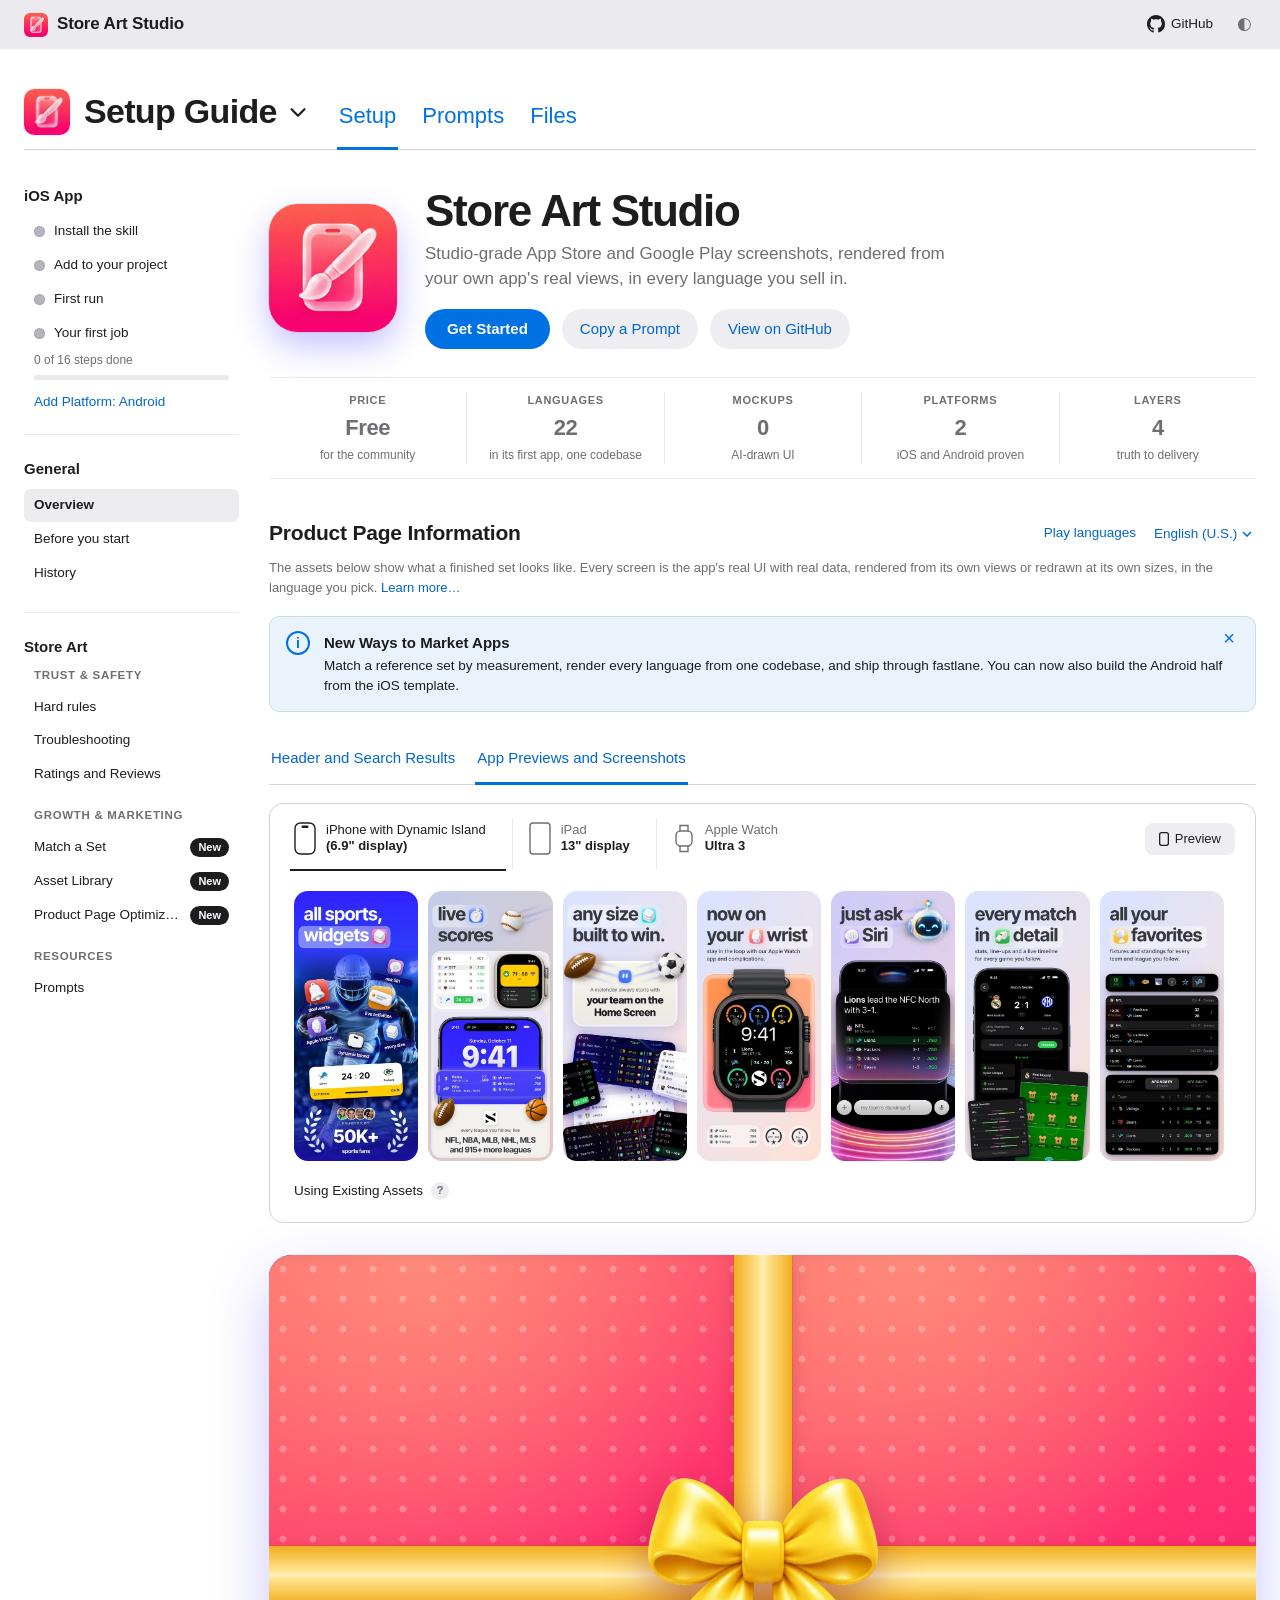
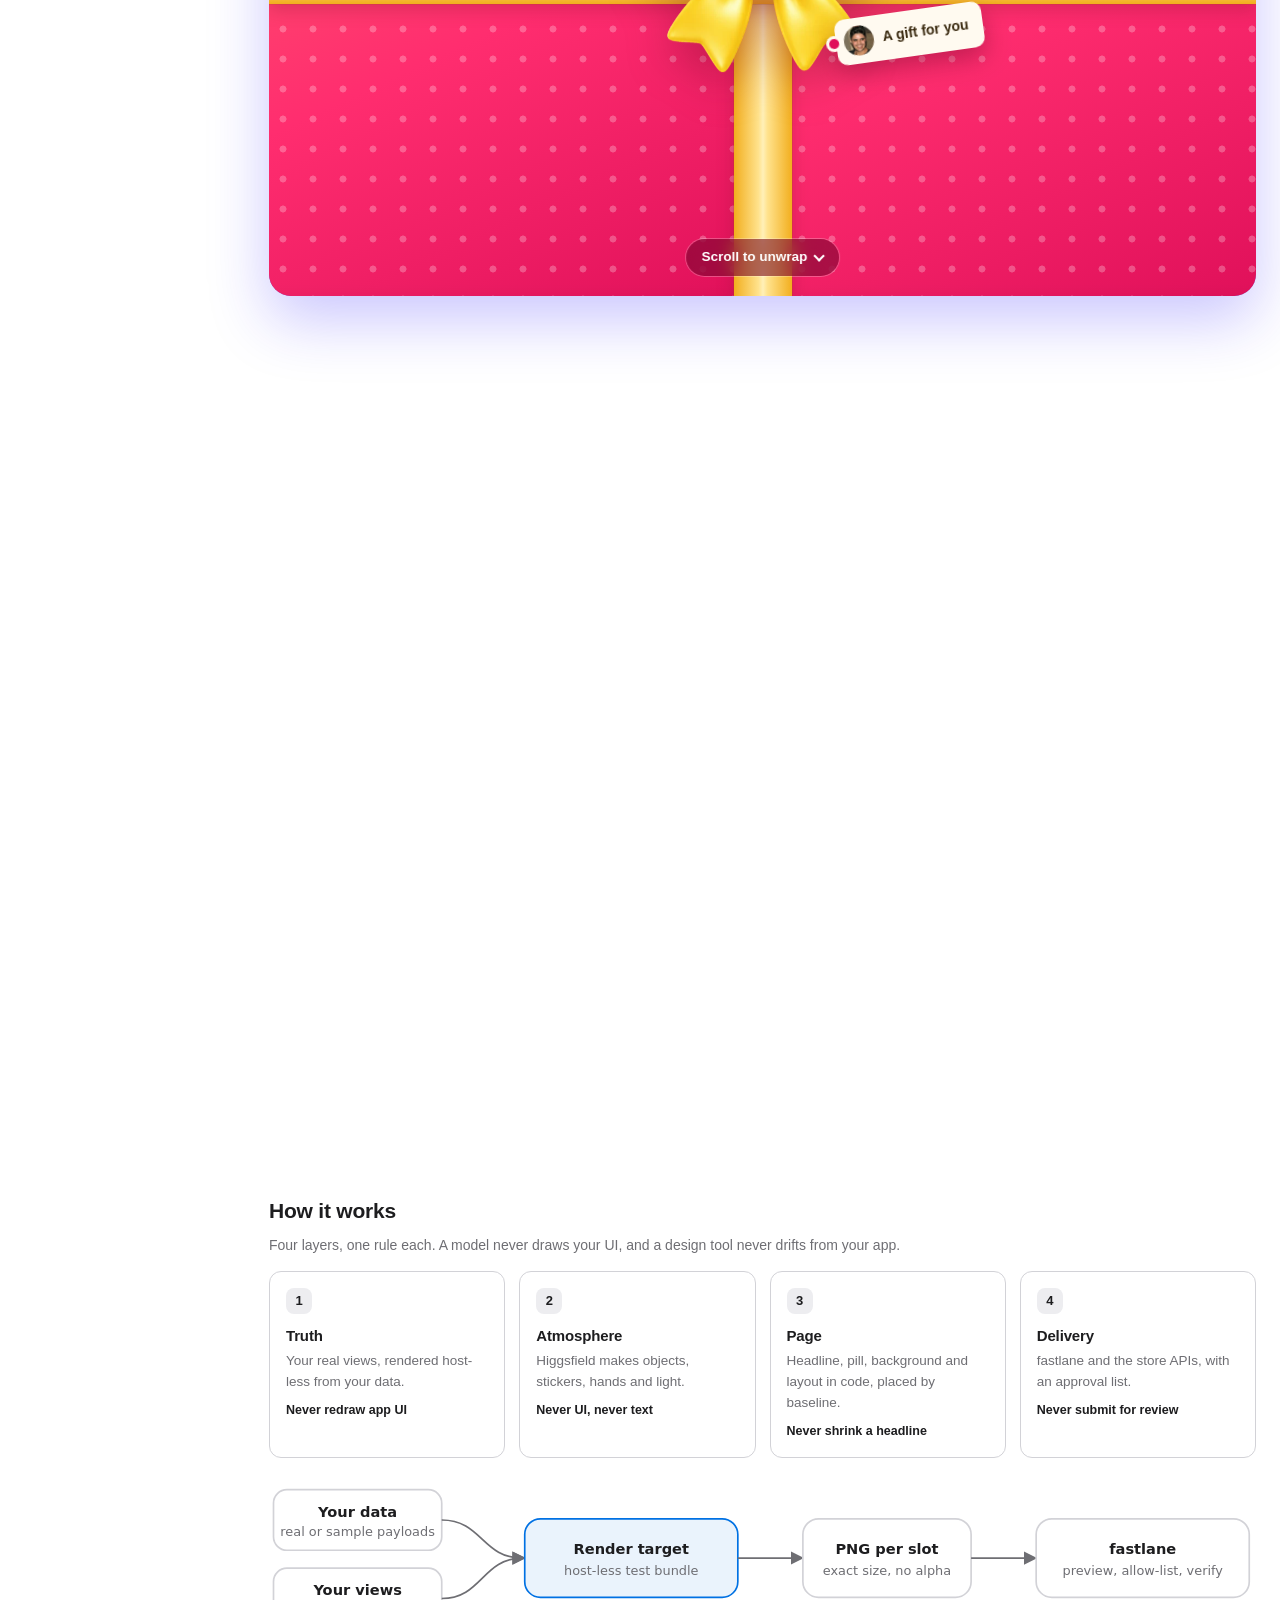
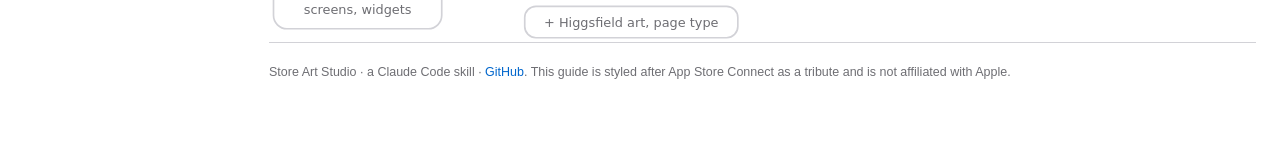
==== commit ddb4f0fe: "Android examples from a real app; platform-aware web guide gallery Follow-up to #2, which merged bef" ====
--- a/index.html
+++ b/index.html
@@ -190,6 +190,7 @@
 .thumb { flex: none; height: 270px; aspect-ratio: 1320 / 2868; border-radius: 14px; overflow: hidden; background: var(--sel); border: 0; padding: 0; cursor: zoom-in; transition: transform .18s, box-shadow .18s; }
 .thumb:hover { transform: translateY(-3px); box-shadow: var(--shadow); }
 .thumb img { width: 100%; height: 100%; object-fit: cover; display: block; }
+body[data-platform="android"] .thumb { aspect-ratio: 9 / 16; }
 .thumb.add { border: 2px dashed var(--line); background: transparent; display: grid; place-items: center; color: var(--blue); font-size: 30px; line-height: 1; cursor: copy; }
 .thumb.add:hover { border-color: var(--blue); box-shadow: none; }
 .thumb.ghost { border: 2px dashed var(--line2); background: transparent; cursor: default; }
@@ -349,6 +350,7 @@
 .exp-cols { display: grid; grid-template-columns: 1fr 1fr; gap: 16px; margin-top: 16px; }
 .exp-col h4 { margin: 0 0 8px; font-size: 13px; } .exp-thumbs { display: flex; gap: 8px; }
 .exp-thumbs div { flex: 1; aspect-ratio: 1320 / 2868; border-radius: 10px; overflow: hidden; border: 1px solid var(--line2); background: var(--sel); } .exp-thumbs img { width: 100%; height: 100%; object-fit: cover; display: block; }
+body[data-platform="android"] .exp-thumbs div { aspect-ratio: 9 / 16; }
 .exp-thumbs.empty { height: 100%; } .exp-thumbs.empty div { aspect-ratio: auto; display: grid; place-items: center; text-align: center; color: var(--ink2); font-size: 13px; border: 1px dashed var(--line); background: none; }
 
 /* details */
@@ -478,7 +480,7 @@
           <div role="listitem"><small>PRICE</small><b>Free</b><span>for the community</span></div>
           <div role="listitem"><small>LANGUAGES</small><b>22</b><span>in its first app, one codebase</span></div>
           <div role="listitem"><small>MOCKUPS</small><b>0</b><span>AI-drawn UI</span></div>
-          <div role="listitem"><small>PLATFORMS</small><b>2</b><span>iOS proven, Android planned</span></div>
+          <div role="listitem"><small>PLATFORMS</small><b>2</b><span>iOS and Android proven</span></div>
           <div role="listitem"><small>LAYERS</small><b>4</b><span>truth to delivery</span></div>
         </div>
         <div class="h2row"><h2>Product Page Information</h2>
@@ -508,7 +510,7 @@
             </div>
             <div class="acard-body">
               <div data-i="hdr">
-                <div class="hdr" id="hdr"><img id="hdr-img" alt="Product page header, 3840 by 1646" src="assets/examples/en-US/header.jpg"><span class="mask l"></span><span class="mask r"></span><span class="tag">iPhone shows only this middle part</span></div>
+                <div class="hdr" id="hdr"><img id="hdr-img" alt="Product page header, 3840 by 1646" src="assets/examples/en-US/header.jpg"><span class="mask l"></span><span class="mask r"></span><span class="tag ios-only">iPhone shows only this middle part</span></div>
                 <p class="locale-note" style="margin-top:10px">3840 x 1646, PNG, no alpha. Press <b>Preview</b> to see what an iPhone crops away. Keep the headline and every readable word inside x 520 to 3320.</p>
               </div>
               <div data-i="sr" hidden>
@@ -524,9 +526,9 @@
           <div class="acard shots-card">
             <div class="acard-top">
               <div class="itabs dtabs" role="tablist" id="dtabs">
-                <button role="tab" aria-selected="true" data-d="iphone"><svg viewBox="0 0 22 33" fill="none" stroke="currentColor" stroke-width="1.4"><rect x="1" y="1" width="20" height="31" rx="5.5"/><rect x="7.5" y="3.5" width="7" height="2.4" rx="1.2" fill="currentColor" stroke="none"/></svg><span>iPhone with Dynamic Island<b>(6.9" display)</b></span></button>
-                <button role="tab" aria-selected="false" data-d="ipad"><svg viewBox="0 0 22 33" fill="none" stroke="currentColor" stroke-width="1.4"><rect x="1" y="1" width="20" height="31" rx="3"/></svg><span>iPad<b>13" display</b></span></button>
-                <button role="tab" aria-selected="false" data-d="watch"><svg viewBox="0 0 22 33" fill="none" stroke="currentColor" stroke-width="1.4"><rect x="3" y="9" width="16" height="15" rx="4.5"/><path d="M7 9V3.5h8V9M7 24v5.5h8V24"/></svg><span>Apple Watch<b>Ultra 3</b></span></button>
+                <button role="tab" aria-selected="true" data-d="iphone"><svg viewBox="0 0 22 33" fill="none" stroke="currentColor" stroke-width="1.4"><rect x="1" y="1" width="20" height="31" rx="5.5"/><rect x="7.5" y="3.5" width="7" height="2.4" rx="1.2" fill="currentColor" stroke="none"/></svg><span class="ios-only">iPhone with Dynamic Island<b>(6.9" display)</b></span><span class="android-only">Phone<b>9:16, 1080 x 1920</b></span></button>
+                <button role="tab" aria-selected="false" data-d="ipad"><svg viewBox="0 0 22 33" fill="none" stroke="currentColor" stroke-width="1.4"><rect x="1" y="1" width="20" height="31" rx="3"/></svg><span class="ios-only">iPad<b>13" display</b></span><span class="android-only">Tablet<b>optional</b></span></button>
+                <button role="tab" aria-selected="false" data-d="watch"><svg viewBox="0 0 22 33" fill="none" stroke="currentColor" stroke-width="1.4"><rect x="3" y="9" width="16" height="15" rx="4.5"/><path d="M7 9V3.5h8V9M7 24v5.5h8V24"/></svg><span class="ios-only">Apple Watch<b>Ultra 3</b></span><span class="android-only">Wear OS<b>optional</b></span></button>
               </div>
               <button class="btn" id="preview-btn"><svg width="10" height="14" viewBox="0 0 10 14" fill="none" stroke="currentColor" stroke-width="1.3" aria-hidden="true"><rect x=".65" y=".65" width="8.7" height="12.7" rx="2"/></svg> Preview</button>
             </div>
@@ -610,14 +612,17 @@
         <div class="ph"><div><h1>Before you start</h1><div class="sub">Everything the skill expects to find</div></div></div>
         <div class="rows">
           <div class="row"><div class="k">Claude Code<small>Required</small></div><div class="v"><label class="check"><input type="checkbox" data-k="claude"><span><b>Installed</b><span class="d">The skill runs inside it. Check with <code>claude --version</code>.</span></span></label></div></div>
-          <div class="row"><div class="k">Higgsfield MCP<small>Required</small></div><div class="v"><label class="check"><input type="checkbox" data-k="hf"><span><b>Connected, with credits</b><span class="d">In Claude Code run <code>/mcp</code> and authenticate. The skill asks before it spends.</span></span></label></div></div>
+          <div class="row"><div class="k">Higgsfield MCP<small>Required</small></div><div class="v"><label class="check"><input type="checkbox" data-k="hf"><span><b>Connected, with credits</b><span class="d"><code>claude mcp add --transport http --scope user higgsfield https://mcp.higgsfield.ai/mcp</code>, then a fresh session, <code>/mcp</code>, sign in, and ask for your <code>balance</code>. The skill asks before it spends.</span></span></label></div></div>
           <div class="row"><div class="k">Command line tools<small>Required</small></div><div class="v"><label class="check"><input type="checkbox" data-k="magick"><span><b>ImageMagick and Swift</b><span class="d"><code>magick -version</code> (<code>brew install imagemagick</code>) and <code>swift --version</code>. The helper scripts are plain Swift files.</span></span></label></div></div>
           <div class="row ios-only"><div class="k">Xcode<small>iOS</small></div><div class="v"><label class="check"><input type="checkbox" data-k="xcode"><span><b>With an iOS simulator runtime</b><span class="d"><code>xcodebuild -version</code>. The renderer is an Xcode unit test bundle.</span></span></label></div></div>
           <div class="row ios-only"><div class="k">Product bezels<small>iOS</small></div><div class="v"><label class="check"><input type="checkbox" data-k="bezel"><span><b>Downloaded from Apple Design Resources</b><span class="d">Their licence forbids redistribution, so they are not in the repo.</span></span></label></div></div>
-          <div class="row android-only"><div class="k">JDK and Gradle<small>Android</small></div><div class="v"><label class="check"><input type="checkbox" data-k="jdk"><span><b>A build that already works</b><span class="d">The renderer is a JVM test. Check what your project pins: AGP, Kotlin, Compose BOM, JDK.</span></span></label></div></div>
+          <div class="row android-only"><div class="k">JDK and Gradle<small>Android</small></div><div class="v"><label class="check"><input type="checkbox" data-k="jdk"><span><b>A build that already works</b><span class="d">The renderer is a JVM test. Read your AGP, Gradle and JDK (<code>./gradlew --version</code>) and check them against the Paparazzi release notes.</span></span></label></div></div>
+          <div class="row android-only"><div class="k">Google Chrome<small>Android</small></div><div class="v"><label class="check"><input type="checkbox" data-k="chrome"><span><b>For the page layer</b><span class="d">The HTML page kit renders with headless Chrome. Off macOS, set <code>CHROME</code> to the binary.</span></span></label></div></div>
+          <div class="row android-only"><div class="k">Emulator<small>Optional</small></div><div class="v"><label class="check"><input type="checkbox" data-k="emu"><span><b>Only for system chrome</b><span class="d">One status bar capture in SystemUI demo mode, on an emulator with no account and no app of yours. Never to run your app.</span></span></label></div></div>
           <div class="row android-only"><div class="k">Screenshot library<small>Android</small></div><div class="v"><label class="check"><input type="checkbox" data-k="shot"><span><b>Paparazzi or Roborazzi</b><span class="d">Use whichever the project already has. If neither, the agent proposes one and waits for you.</span></span></label></div></div>
-          <div class="row"><div class="k">Store credentials<small>For uploads</small></div><div class="v"><label class="check"><input type="checkbox" data-k="fastlane"><span><b>fastlane and an API key</b><span class="d"><span class="ios-only">App Store Connect API key: key id, issuer id and the <code>.p8</code> file, in <code>fastlane/.env</code>.</span><span class="android-only">A Google Play service account JSON for <code>supply</code>. Keep it out of git.</span></span></span></label></div></div>
-        </div>
+          <div class="row"><div class="k">Store credentials<small>For uploads</small></div><div class="v"><label class="check"><input type="checkbox" data-k="fastlane"><span><b>fastlane and an API key</b><span class="d"><span class="ios-only">App Store Connect API key: key id, issuer id and the <code>.p8</code> file, in <code>fastlane/.env</code>.</span><span class="android-only">A Google Play service account JSON with permission to manage the store listing, kept out of git. Check it with <code>fastlane run validate_play_store_json_key</code>. A <code>Gemfile</code> in the repo means <code>bundle exec fastlane</code>.</span></span></span></label></div></div>
+        </div>
+        <div class="note android-only"><span class="i">i</span><div><b>The Android walkthrough</b><p><a href="https://github.com/halilyuce/store-art-studio/blob/main/docs/android-end-to-end.md" target="_blank" rel="noopener noreferrer">docs/android-end-to-end.md</a> walks the seven phases with short prompts and ends with the Play submission checklist: Wear OS screenshots and the AI asset declaration.</p></div></div>
         <div class="note"><span class="i">i</span><div><b>One rule before anything else</b><p>Never launch your real app to take a screenshot. An app that syncs state can overwrite real keychains and saved data. This pipeline renders views from sample data in a test bundle with no host app.</p></div></div>
       </section>
 
@@ -682,74 +687,46 @@
         </div>
 
         <div class="android-only">
-          <div class="note warn" style="margin-top:0"><span class="i">!</span><div><b>The Android path is designed, not yet proven</b><p>The iOS template is proven in production. The Android one is built by Claude inside your project by porting the iOS template. Its first run is a real experiment, and the skill asks it to record what broke so the next developer does not hit it.</p></div></div>
-          <h3 style="margin:18px 0 10px">What the agent builds, file by file</h3>
+          <div class="note warn" style="margin-top:0"><span class="i">!</span><div><b>The Android template is new</b><p>The Android pipeline is proven on one production app: real composables and Glance widgets rendered by Paparazzi, an HTML page layer, a full Play set. The template in <code>templates/android</code> is that pipeline made generic, and it was built and rendered as it ships in a separate host app. An upload to a real Play listing from the template is not yet proven. If something breaks, the skill records it under "What broke" so the next developer does not hit it.</p></div></div>
+          <h3 style="margin:18px 0 10px">What the template gives you, file by file</h3>
           <div class="tbl-wrap"><table class="t"><thead><tr><th>iOS template</th><th>Android counterpart</th><th>Job</th></tr></thead><tbody>
-            <tr><td><code>StoreArtKit.swift</code></td><td><code>StoreArtKit.kt</code></td><td>Canvas in px and dp, fixed Density, fonts, opaque PNG output, locale and time zone switch, baseline helpers</td></tr>
-            <tr><td><code>StoreArtChrome.swift</code></td><td><code>StoreArtChrome.kt</code></td><td>Minimal status bar from a real emulator shot, optional plain frame</td></tr>
-            <tr><td><code>StoreArtPage.swift</code></td><td><code>StoreArtPage.kt</code></td><td>Palette, headline with tracking and width measurement, pill, body lines</td></tr>
-            <tr><td><code>SampleSlot.swift</code></td><td><code>SampleSlot.kt</code></td><td>One complete sample slot</td></tr>
-            <tr><td><code>StoreArtRenderTests.swift</code></td><td>Paparazzi or Roborazzi test</td><td>Renders slots, fails when a headline is too wide</td></tr>
-            <tr><td><code>render.sh</code></td><td>Gradle task or script</td><td>Runs one test, lists the PNGs</td></tr></tbody></table></div>
-          <div class="step" data-task="project"><div class="num">1</div><div><div class="step-head"><h3>Copy the helper scripts into your repo</h3><label class="markdone"><input type="checkbox" data-k="a1"> Done</label></div>
+            <tr><td><code>StoreArtKit.swift</code></td><td><code>storeart/.../StoreArtSupport.kt</code></td><td>Paparazzi at 412 x 915 dp and 3x, transparent theme, image files with loud failure, 12/24 h, RTL, PNG output</td></tr>
+            <tr><td>Widget and activity tiles</td><td><code>StoreArtSupport.kt</code></td><td>Real Glance widgets through GlanceRemoteViews and an AppWidgetHostView, Material You from a wallpaper</td></tr>
+            <tr><td>Sample data</td><td><code>storeart/.../SampleWorld.kt</code></td><td>The frozen world: one per market from your config, one fixed moment, aggregates computed from records</td></tr>
+            <tr><td><code>StoreArtRenderTests.swift</code></td><td><code>SampleSurfacesTest.kt</code></td><td>One card, one widget, one screen, light and dark, once per market in your config</td></tr>
+            <tr><td><code>StoreArtPage.swift</code>, <code>SampleSlot.swift</code></td><td><code>page/slots.html</code>, <code>kit.css</code>, <code>copy.js</code></td><td>HTML page layer: headline by baseline, pill, phone, status bar, width test</td></tr>
+            <tr><td><code>render.sh</code></td><td><code>page/tools/render.sh</code>, <code>storeart/scripts/export.sh</code></td><td>Renders the surfaces and the slots, lists the PNGs</td></tr></tbody></table></div>
+          <div class="step" data-task="project"><div class="num">1</div><div><div class="step-head"><h3>Copy the template into your repo</h3><label class="markdone"><input type="checkbox" data-k="a1"> Done</label></div>
             <div class="code" data-copy><div class="code-head"><span>Terminal, from your repo root</span></div><pre>SKILL=~/.claude/skills/store-art-studio
-mkdir -p scripts/screenshots/tools
-cp $SKILL/scripts/* scripts/screenshots/tools/
-printf 'StoreArt/Output/\nbuild/\n' &gt;&gt; .gitignore</pre></div>
-            <p>The agent also reads <code>templates/ios</code> from the skill folder as its reference, so leave the skill installed.</p></div></div>
+mkdir -p store/tools
+cp $SKILL/templates/android/storeart.config.json store/
+cp -R $SKILL/templates/android/page store/page
+cp -R $SKILL/templates/android/storeart storeart
+cp $SKILL/scripts/* store/tools/</pre></div>
+            <p>Then add <code>include(":storeart")</code> to your settings and merge <code>storeart/libs.versions.snippet.toml</code> into your catalog, or let the agent do it once it has read your versions. <code>store/storeart.config.json</code> is the only list of markets, and its <code>surfaces</code> says what your app has: screens always, widgets, a live notification, Wear OS or a tablet layout only if you ship them. You own it.</p></div></div>
           <div class="step" data-task="project"><div class="num">2</div><div><div class="step-head"><h3>Let the agent read your build first</h3><label class="markdone"><input type="checkbox" data-k="a2"> Done</label></div>
             <p>It checks AGP, Kotlin, the Compose BOM, the JDK and any screenshot library you use, then <strong>tells you its choice and the dependency changes before editing any Gradle file</strong>. If you have Paparazzi or Roborazzi it uses that. It will not add two.</p></div></div>
           <div class="step" data-task="project"><div class="num">3</div><div><div class="step-head"><h3>Decide where the code lives</h3><label class="markdone"><input type="checkbox" data-k="a3"> Done</label></div>
-            <p>A test source set in an existing module (for example <code>app/src/test/kotlin/storeart/</code>) or a dedicated test-only module. The agent proposes, you answer. Shipping app code is not modified.</p></div></div>
+            <p>The template is a dedicated test-only module, <code>storeart/</code>, that depends on the modules holding your composables; nothing depends on it. The agent proposes where it goes, you answer. Shipping app code only gains small seams (plain state in, a clock parameter).</p></div></div>
           <div class="step" data-task="project"><div class="num">4</div><div><div class="step-head"><h3>Give it fakes, not a live app</h3><label class="markdone"><input type="checkbox" data-k="a4"> Done</label></div>
             <p>Screens are rendered from sample data. If a screen needs a ViewModel, the agent gives it a fake and tells you. No network, no account, no signed-in emulator.</p></div></div>
           <div class="step" data-task="project"><div class="num">5</div><div><div class="step-head"><h3>Paste the starter prompt</h3><label class="markdone"><input type="checkbox" data-k="a5"> Done</label></div>
             <p>From your Android project's root, with the skill installed:</p>
-            <div class="code tall" data-copy><div class="code-head"><span>Prompt for Claude Code</span></div><pre>Use the store-art-studio skill. I want to build the Android half of it in this repository: a host-less
-Jetpack Compose render target that produces Google Play screenshots from my app's real composables.
-
-Read these first, in order:
-1. SKILL.md, for the layers and the hard rules
-2. references/android-compose.md, for the Android plan and its open questions
-3. templates/ios/*.swift, which is the proven reference implementation. Port its structure, not its syntax.
-4. references/style-and-copy.md and references/reference-matching.md, because the finished slots must
-   look like the iOS ones (or like the reference set I give you)
-
-Port the iOS kit to Compose one file at a time, keeping the same responsibilities:
-- StoreArtKit.swift      -&gt; StoreArtKit.kt: the canvas in px and dp, a px-to-dp helper with a fixed
-                            Density and fontScale 1.0, font registration with a test that fails on a
-                            missing font, a render function that writes an opaque PNG, a timezone and
-                            locale switch, and baseline placement helpers
-- StoreArtChrome.swift   -&gt; a minimal Android status bar (9:41, full battery) drawn from a real emulator
-                            screenshot, plus an optional device frame (Google Play expects real UI,
-                            so default to no frame or a plain rounded rect)
-- StoreArtPage.swift     -&gt; palette, background, headline with tracking and a width measurement, the
-                            pill and glyph tile, body lines placed by baseline
-- SampleSlot.swift       -&gt; one complete sample slot
-- StoreArtRenderTests    -&gt; a Paparazzi (or Roborazzi, whichever this project already uses) test that
-                            renders the sample slot, plus a headline width test that fails instead of
-                            shrinking type
-- render.sh              -&gt; a Gradle task or script that runs one test and lists the PNGs
-
-Rules for this job:
-- Canvas is 9:16, 1080 x 1920 px at density 3.0 (360 x 640 dp), opaque PNG, no alpha. Render my app
-  screens at a realistic phone size (about 412 x 915 dp) and scale them into the slot.
-- Never run my real app, an emulator signed in to a real account, or anything that syncs. Render
-  composables from sample data only. If a screen needs a ViewModel, give it a fake and tell me.
-- Look at what the project already uses (AGP, Kotlin, Compose BOM, JDK, any screenshot library) and
-  tell me your choice and the dependency changes before you edit any Gradle file.
-- Put the new code in the place that fits this repo (a test source set, or a dedicated test-only
-  module). Propose it and wait for my answer.
-
-Stop at Gate 0 and show me:
-1. The sample slot rendered, opened and checked by you.
-2. One of my real screens rendered from sample data with no network and no account.
-3. The same slot in two locales, with different strings and number formats.
-4. scripts/verify-export.sh passing on the output.
-5. A short list of what broke or surprised you, and add the same list to references/android-compose.md
-   under "What broke", so the next developer does not hit it.
-
-Then wait. Do not start any real slot until I approve Gate 0.</pre></div></div></div>
+            <div class="code tall" data-copy><div class="code-head"><span>Prompt for Claude Code</span></div><pre>Use the store-art-studio skill for Google Play, following docs/android-end-to-end.md and
+templates/android/START-HERE.md in the skill folder.
+
+1. Discover: read this project (modules, navigation and screens, view models, the manifest,
+   widgets, notifications, Wear OS, string files per locale, brand, any fastlane metadata) and
+   summarise what you found. Do not build or run anything.
+2. Ask me only what the project cannot answer, in batches with your recommended option first:
+   features and their order, surfaces to show, design direction, first market, my copy rules,
+   the art budget and kind, who uploads.
+3. Write docs/screenshots/brief.md and store/storeart.config.json (my first market only,
+   "upload": false, "surfaces" as I chose), then stop for my approval.
+
+Before you edit any Gradle file in Gate 0, tell me what this project uses (AGP, Kotlin, compileSdk,
+Compose BOM, Glance, Coil, JDK, any screenshot library) and the exact changes, and wait. Never run
+my real app, an emulator signed in to a real account, or anything that syncs.</pre></div></div></div>
           <div class="step" data-task="project"><div class="num">6</div><div><div class="step-head"><h3>Check Gate 0 yourself</h3><label class="markdone"><input type="checkbox" data-k="a6"> Done</label></div>
             <p>The agent must stop and show you all five. Do not approve without them:</p>
             <ul><li>The sample slot, 1080 x 1920, opaque, which it opened and looked at.</li><li>One of your real screens rendered from sample data, offline.</li><li>The same slot in two locales with different strings and number formats.</li><li><code>verify-export.sh</code> passing on the output.</li><li>A list of what broke, also written into <code>references/android-compose.md</code>.</li></ul>
@@ -787,23 +764,37 @@
         </div>
         <div class="android-only">
           <div class="step" data-task="firstrun"><div class="num">1</div><div><div class="step-head"><h3>Render the sample slot</h3><label class="markdone"><input type="checkbox" data-k="g1"> Done</label></div>
-            <p>Run the Gradle task the agent created for you (it prints the exact command). Expect a 1080 x 1920 PNG, opaque, in the output folder it names.</p></div></div>
+            <div class="code" data-copy><div class="code-head"><span>Terminal, from your repo root</span></div><pre>python3 storeart/scripts/fetch_logos.py
+./gradlew :storeart:testDebugUnitTest --tests '*WorldsTest'
+storeart/scripts/export.sh
+store/page/tools/render-all.sh
+store/page/tools/widthtest.sh &amp;&amp; store/page/tools/widthtest.sh --negative</pre></div>
+            <p>Surfaces land in <code>storeart/build/storeart/&lt;code&gt;/</code>, slots in <code>store/page/out/&lt;locale&gt;/</code>: 1080 x 1920 slots and a 1024 x 500 feature graphic. Only the config's default market renders unless you ask for more.</p></div></div>
           <div class="step" data-task="firstrun"><div class="num">2</div><div><div class="step-head"><h3>Verify the file</h3><label class="markdone"><input type="checkbox" data-k="g2"> Done</label></div>
-            <div class="code" data-copy><div class="code-head"><span>Terminal</span></div><pre>scripts/screenshots/tools/verify-export.sh &lt;output-dir&gt; 1080x1920</pre></div>
+            <div class="code" data-copy><div class="code-head"><span>Terminal</span></div><pre>store/tools/verify-export.sh store/page/out 1080x1920 1024x500</pre></div>
             <p>Google Play wants each side between 320 and 3840 px, the long side at most twice the short one, JPEG or 24-bit PNG, no alpha, 8 MB at most, 2 to 8 screenshots. A 20:9 screen is not a valid shot as is, which is why slots are 9:16. Check the current Play Console help page before you upload.</p></div></div>
           <div class="step" data-task="firstrun"><div class="num">3</div><div><div class="step-head"><h3>Render one real screen offline</h3><label class="markdone"><input type="checkbox" data-k="g3"> Done</label></div>
-            <p>One of your own composables, from sample data, with no network. Render it at a realistic phone size (about 412 x 915 dp) and scale it into the slot.</p></div></div>
+            <p>One of your own composables, from sample data, with no network. Render it at a realistic phone size (about 412 x 915 dp) and scale it into the slot. If your app has a Wear OS app or tile and the config lists <code>"wear"</code>, <code>WearSurfacesTest</code> also writes square, opaque <code>wear_01_tile</code> and <code>wear_02_list</code> for the Wear OS listing.</p></div></div>
+          <div class="step" data-task="firstrun"><div class="num">4</div><div><div class="step-head"><h3>Know where you are heading</h3></div>
+            <div style="display:flex;gap:12px;align-items:flex-start;flex-wrap:wrap">
+              <img alt="Standings for Android, Play slot 1" src="assets/examples/android/standings/en-US/01.jpg" style="width:120px;border-radius:14px;border:1px solid var(--line)">
+              <img alt="Standings for Android, home screen widgets and Wear OS" src="assets/examples/android/standings/en-US/02.jpg" style="width:120px;border-radius:14px;border:1px solid var(--line)">
+              <img alt="Standings for Android, Wear OS slot in Turkish" src="assets/examples/android/standings/tr-TR/04.jpg" style="width:120px;border-radius:14px;border:1px solid var(--line)">
+              <img alt="Standings for Android, Arabic, right to left" src="assets/examples/android/standings/ar/01.jpg" style="width:120px;border-radius:14px;border:1px solid var(--line)">
+            </div>
+            <p>A finished run on a real app, Standings for Android: real Compose screens, Glance widgets, the live notification and the Wear OS tile, rendered with Paparazzi in 11 languages. The template's sample is plain on purpose; your screens, design and markets replace it.</p></div></div>
         </div>
       </section>
 
       <!-- ===================== STEP 4 ===================== -->
       <section class="page" id="page-job">
-        <div class="ph"><div><span class="eyebrow">Step 4 of 4</span><h1>Your first job</h1><div class="sub">Give the agent a brief. It stops at every gate and waits for you.</div></div><span class="chip"><span class="dot"></span>Not Started</span></div>
-        <div class="step" data-task="job"><div class="num">1</div><div><div class="step-head"><h3>Write the brief</h3><label class="markdone"><input type="checkbox" data-k="j1"> Done</label></div>
-          <p>Copy <code>templates/brief-template.md</code> from the skill folder to <code>docs/screenshots/brief.md</code> in your project and fill what you know: banned words, the world (one date, time and set of figures every device agrees on), your accent colours, the storyboard.</p></div></div>
+        <div class="ph"><div><span class="eyebrow">Step 4 of 4</span><h1>Your first job</h1><div class="sub">The agent reads your project, asks what it cannot read, and writes the brief. It stops at every gate and waits for you.</div></div><span class="chip"><span class="dot"></span>Not Started</span></div>
+        <div class="step" data-task="job"><div class="num">1</div><div><div class="step-head"><h3>Discover, ask, brief</h3><label class="markdone"><input type="checkbox" data-k="j1"> Done</label></div>
+          <p>Start with the prompt below. The agent reads your screens, widgets, watch targets, locales and brand, asks structured questions (features and order, design, first market, your copy rules, art budget, who uploads) and writes <code>docs/screenshots/brief.md</code>. You edit and approve it. Prefer to write it yourself? Fill <code>templates/brief-template.md</code> there and say "start at Gate 0".</p></div></div>
         <div class="step" data-task="job"><div class="num">2</div><div><div class="step-head"><h3>Start the session</h3><label class="markdone"><input type="checkbox" data-k="j2"> Done</label></div>
-          <div class="code" data-copy><div class="code-head"><span>Prompt for Claude Code</span></div><pre>Use the store-art-studio skill. Read docs/screenshots/brief.md and start at Gate 0.
-<span class="ios-only">Platform: iOS, iPhone 6.9", default language first.</span><span class="android-only">Platform: Android, Google Play phone screenshots, default language first.</span></pre></div></div></div>
+          <div class="code" data-copy><div class="code-head"><span>Prompt for Claude Code</span></div><pre>Use the store-art-studio skill. Discover this project, ask me what you cannot read
+from it, and write the brief.
+<span class="ios-only">Platform: iOS, iPhone 6.9".</span><span class="android-only">Platform: Android, Google Play phone screenshots.</span></pre></div></div></div>
         <div class="step" data-task="job"><div class="num">3</div><div><div class="step-head"><h3>Approve one gate at a time</h3><label class="markdone"><input type="checkbox" data-k="j3"> Done</label></div>
           <p>Each gate ends with what rendered, what differs from your reference, the credits spent and left, what was redrawn instead of rendered, and the decisions needed. Roll out locales only after the default market is approved. See <a href="#gates" data-go="gates">History</a> for the six gates.</p></div></div>
       </section>
@@ -862,13 +853,19 @@
         </div>
         <div class="android-only">
           <details><summary>Paparazzi will not build</summary><div><p>Paparazzi releases pin a Gradle, compileSdk and JDK range. Check the release notes against your build before upgrading either.</p></div></details>
-          <details><summary>A font silently falls back</summary><div><p>Bundle static TTFs and assert in a test that each face loaded, the way the iOS template does with <code>verifyRegistered</code>.</p></div></details>
-          <details><summary>Text moves between locales or devices</summary><div><p>Pin <code>Density</code> and <code>fontScale = 1.0</code> in the test and place text by baseline, not by top edge.</p></div></details>
-          <details><summary>The screen looks short or cramped in the slot</summary><div><p>Render the app composable at a realistic phone size (about 412 x 915 dp) and scale it into the device frame. Do not lay it out in the 360 x 640 dp slot.</p></div></details>
-          <details><summary>A screen needs a ViewModel, network or a login</summary><div><p>Give it a fake and sample data. If that cannot be done, tell the agent to redraw that screen at the app's own sizes from the same payloads, and expect it to say so.</p></div></details>
+          <details><summary>Widget crashes, images missing, or decodeFile returns null</summary><div><p>Use <code>Paparazzi(appCompatEnabled = false)</code>, decode with <code>BitmapFactory.decodeByteArray</code>, and decode every image on the test thread. The template does all three. The JVM aborting with no stack trace is background-thread decoding.</p></div></details>
+          <details><summary>A test fails with "No image file for ..."</summary><div><p>By design: a blank image must never ship. Add the URL to <code>logos.json</code> and run <code>fetch_logos.py</code>.</p></div></details>
+          <details><summary>A figure like "-12%" is reordered in a right to left slot</summary><div><p>Wrap the figure in the <code>.num</code> class (<code>unicode-bidi: isolate</code>).</p></div></details>
+          <details><summary>"Could not locate Gemfile"</summary><div><p>fastlane is a Homebrew install. Run <code>fastlane</code>, not <code>bundle exec fastlane</code>.</p></div></details>
+          <details><summary>The upload lane refuses a locale</summary><div><p>It is not <code>"upload": true</code> in <code>storeart.config.json</code>, or not staged (<code>stage-play.sh</code>), or the language does not exist on the Play listing yet.</p></div></details>
+          <details><summary>A screen needs a ViewModel, network or a login</summary><div><p>Give it a seam that takes plain state and sample data. If that cannot be done, tell the agent to redraw that screen at the app's own sizes from the same payloads, and expect it to say so.</p></div></details>
+          <details><summary>The agent stopped at a session limit</summary><div><p>Resume that agent and tell it where it stopped. A new agent repeats the work and spends credits again.</p></div></details>
+          <p class="small muted">Every trap with its fix: "What broke" and "Tooling and delivery" in <a href="https://github.com/halilyuce/store-art-studio/blob/main/references/android-compose.md" target="_blank" rel="noopener noreferrer">references/android-compose.md</a>.</p>
         </div>
         <details><summary>A headline does not fit in some language</summary><div><p>Never shrink the type. Shorten the wording: a shorter synonym, a shorter structure, or drop the lead word. The width test exists to enforce this.</p></div></details>
-        <details><summary>Higgsfield calls are not available</summary><div><p>Run <code>/mcp</code>, authenticate, and restart the session.</p></div></details>
+        <details><summary>Higgsfield calls are not available</summary><div><p>Start a fresh foreground session after adding the server, run <code>/mcp</code> and authenticate. Background or child sessions may not load a server added later; a headless <code>claude -p</code> with only the Higgsfield tools allowed works as a bridge.</p></div></details>
+        <details><summary>Higgsfield answers 429</summary><div><p>A rate limit. Wait and retry the same model. Never switch models silently: the set would mix two looks.</p></div></details>
+        <details><summary>The key colour is off, or white around the key</summary><div><p>Sample the real key inside the frame, not at a corner. A flat light background the model returned instead of the key: <code>edgekey.swift</code>.</p></div></details>
         <details><summary>A red subject turned brown after keying</summary><div><p>The default despill removes the key colour's direction. Key it with <code>--spill 0</code>, or generate it on solid green.</p></div></details>
         <details><summary>Copy reads translated</summary><div><p>It is probably transcreated, not native-reviewed. Ask the agent which locales you can read and review those. Never ask a non-native to sign off.</p></div></details>
       </section>
@@ -884,7 +881,7 @@
         <p class="muted">compare.swift draws the same guides across the reference and your render, so margins and baselines are checked by eye and by number.</p>
         <div class="cmp" style="margin-top:12px">
           <div class="pane ref"><div>Your reference<br><span class="small">cut to slots at native size</span></div><span class="g gx"></span><span class="g gy" style="top:10.9%"></span><span class="g gy" style="top:18.65%"></span><span class="g gy" style="top:30.3%"></span><span class="cap">reference</span></div>
-          <div class="pane"><img alt="A render with the same guides drawn on it" src="assets/examples/en-US/04.jpg"><span class="g gx"></span><span class="g gy" style="top:10.9%"></span><span class="g gy" style="top:18.65%"></span><span class="g gy" style="top:30.3%"></span><span class="cap">render</span></div>
+          <div class="pane"><img class="ios-only" alt="A render with the same guides drawn on it" src="assets/examples/en-US/04.jpg"><img class="android-only" alt="A Standings for Android render with the same guides drawn on it" src="assets/examples/android/standings/en-US/03.jpg"><span class="g gx"></span><span class="g gy" style="top:10.9%"></span><span class="g gy" style="top:18.65%"></span><span class="g gy" style="top:30.3%"></span><span class="cap">render</span></div>
         </div>
         <div class="step" style="margin-top:14px"><div class="num">1</div><div><h3>Add the set and say what to take from it</h3>
           <div class="code" data-copy><div class="code-head"><span>Prompt for Claude Code</span></div><pre>Match this set: docs/screenshots/references/board.jpg.
@@ -933,9 +930,9 @@
         </div>
         <h2 style="margin-top:28px">Before anything leaves your machine</h2>
         <div class="rows" style="margin-top:10px">
-          <div class="row"><div class="k">Approval list</div><div class="v"><label class="check"><input type="checkbox" data-k="d1"><span><b>The locale is on the list</b><span class="d"><code>upload.locales</code> in <code>screenshots.yml</code>. Anything not listed is refused.</span></span></label></div></div>
+          <div class="row"><div class="k">Approval list</div><div class="v"><label class="check"><input type="checkbox" data-k="d1"><span><b>The locale is on the list</b><span class="d"><span class="ios-only"><code>upload.locales</code> in <code>screenshots.yml</code>.</span><span class="android-only"><code>"upload": true</code> for the market in <code>storeart.config.json</code>.</span> Anything not listed is refused.</span></span></label></div></div>
           <div class="row"><div class="k">Exact exports</div><div class="v"><label class="check"><input type="checkbox" data-k="d2"><span><b>verify-export.sh passes</b><span class="d">Exact sizes, no alpha. The stores reject both only at upload time.</span></span></label></div></div>
-          <div class="row"><div class="k">Safe target</div><div class="v"><label class="check"><input type="checkbox" data-k="d3"><span><b>It cannot go live</b><span class="d"><span class="ios-only">A deliver preview or a Product Page Optimization treatment.</span><span class="android-only">An internal track, never production, from the first lane.</span></span></span></label></div></div>
+          <div class="row"><div class="k">Safe target</div><div class="v"><label class="check"><input type="checkbox" data-k="d3"><span><b>It cannot go live</b><span class="d"><span class="ios-only">A deliver preview or a Product Page Optimization treatment.</span><span class="android-only">Play has no draft for listing art. The <code>validate_only:true</code> dry run passed, and you run the real upload yourself.</span></span></span></label></div></div>
           <div class="row"><div class="k">No review</div><div class="v"><label class="check"><input type="checkbox" data-k="d4"><span><b>Never submitted</b><span class="d"><code>submit_for_review: false</code> and automatic release off.</span></span></label></div></div>
           <div class="row"><div class="k">Pulled back</div><div class="v"><label class="check"><input type="checkbox" data-k="d5"><span><b>Compared against the store</b><span class="d">The store's page shows the right count and order. A success line has been wrong before.</span></span></label></div></div>
         </div>
@@ -951,19 +948,25 @@
           <p class="small muted">Experiments and product page headers cannot go through <code>deliver</code>. <code>scripts/ppo.rb</code> does them through the API. Details in <code>references/fastlane-and-delivery.md</code>.</p>
         </div>
         <div class="android-only">
-          <div class="code"><div class="code-head"><span>fastlane/metadata/android/en-US/</span></div><pre>images/
-  icon.png               <span class="c">512 x 512, with alpha</span>
-  featureGraphic.png     <span class="c">1024 x 500, no alpha</span>
-  phoneScreenshots/      <span class="c">01_*.png, 02_*.png ... ordered by name</span></pre></div>
-          <p class="small muted">The layout fastlane <code>supply</code> reads, as summarised by third-party guides. Check the supply docs for current names and limits before you rely on it.</p>
+          <h3 style="margin-top:22px">Stage, dry run, then you upload</h3>
+          <div class="code" data-copy><div class="code-head"><span>Terminal, from your repo root</span></div><pre>store/page/tools/render-all.sh en-US
+store/page/tools/stage-play.sh en-US       <span class="c"># --variant &lt;name&gt; ships an alternate slot 1</span>
+fastlane upload_art locales:en-US validate_only:true   <span class="c"># dry run, nothing changes</span>
+fastlane upload_art locales:en-US                      <span class="c"># the real upload: you run it</span></pre></div>
+          <div class="code"><div class="code-head"><span>store/page/out/play/en-US/images/</span></div><pre>phoneScreenshots/      <span class="c">01.png .. 08.png, 1080 x 1920, no alpha</span>
+featureGraphic.png     <span class="c">1024 x 500, no alpha</span>
+wearScreenshots/       <span class="c">only with "wear" in surfaces: square, raw watch UI</span></pre></div>
+          <h3 style="margin-top:22px">Play submission checklist</h3>
+          <ul class="small"><li>The language exists on the store listing before you upload to it.</li><li>Only if you ship a Wear OS app or tile: Wear OS screenshots are square raw captures of the watch UI: no frame, mask, background or added text, a few distinct states.</li><li><b>AI declaration:</b> Play asks whether assets were made or edited with AI. Label every asset with generated art (photos, avatars, 3D objects, backgrounds). Raw UI captures need no label. For example: "Background photography, illustrated characters and 3D decorative objects were generated with AI. All app screens are rendered from the app's real interface." Follow Play's own definitions.</li><li>No user counts, ratings or awards unless you ask for one and can back it. The template has none.</li><li>No real people, no brands you do not own.</li></ul>
+          <p class="small muted">The full checklist, with tablets and the pull-back comparison, is in <a href="https://github.com/halilyuce/store-art-studio/blob/main/docs/android-end-to-end.md" target="_blank" rel="noopener noreferrer">docs/android-end-to-end.md</a>.</p>
         </div>
       </section>
 
       <!-- ===================== PROMPTS ===================== -->
       <section class="page" id="page-prompts">
         <div class="ph"><div><h1>Prompts</h1><div class="sub">Copy, paste, adjust the brackets</div></div></div>
-        <div class="step"><div class="num">1</div><div><h3>Start a real job</h3><div class="code" data-copy><div class="code-head"><span>Claude Code</span></div><pre>Use the store-art-studio skill. Read docs/screenshots/brief.md and start at Gate 0.
-Platform: &lt;iOS or Android&gt;, default language first.</pre></div></div></div>
+        <div class="step"><div class="num">1</div><div><h3>Start a real job</h3><div class="code" data-copy><div class="code-head"><span>Claude Code</span></div><pre>Use the store-art-studio skill. Discover this project, ask me what you cannot read
+from it, and write the brief. Platform: &lt;iOS or Android&gt;.</pre></div></div></div>
         <div class="step"><div class="num">2</div><div><h3>Add the files to the Xcode target</h3><div class="code" data-copy><div class="code-head"><span>Claude Code</span></div><pre>Add the files under StoreArt/ to the StoreArt unit test target by hand-editing project.pbxproj:
 a PBXFileReference, a group entry, a PBXBuildFile and a Sources entry per file, fresh 24-hex ids.
 Do not use the xcodeproj gem. Build after each edit and tell me when it compiles.</pre></div></div></div>
@@ -973,51 +976,21 @@
         <div class="step"><div class="num">4</div><div><h3>Localize an approved set</h3><div class="code" data-copy><div class="code-head"><span>Claude Code</span></div><pre>The default market is approved. Roll out to &lt;locales&gt;, one market at a time.
 Write each language as if authored there, run the width tests, and list which copy
 needs native review. Do not render markets I did not name.</pre></div></div></div>
-        <div class="step"><div class="num">5</div><div><h3>Build the Android half</h3><div class="code tall" data-copy><div class="code-head"><span>Claude Code, from your Android project's root</span></div><pre>Use the store-art-studio skill. I want to build the Android half of it in this repository: a host-less
-Jetpack Compose render target that produces Google Play screenshots from my app's real composables.
-
-Read these first, in order:
-1. SKILL.md, for the layers and the hard rules
-2. references/android-compose.md, for the Android plan and its open questions
-3. templates/ios/*.swift, which is the proven reference implementation. Port its structure, not its syntax.
-4. references/style-and-copy.md and references/reference-matching.md, because the finished slots must
-   look like the iOS ones (or like the reference set I give you)
-
-Port the iOS kit to Compose one file at a time, keeping the same responsibilities:
-- StoreArtKit.swift      -&gt; StoreArtKit.kt: the canvas in px and dp, a px-to-dp helper with a fixed
-                            Density and fontScale 1.0, font registration with a test that fails on a
-                            missing font, a render function that writes an opaque PNG, a timezone and
-                            locale switch, and baseline placement helpers
-- StoreArtChrome.swift   -&gt; a minimal Android status bar (9:41, full battery) drawn from a real emulator
-                            screenshot, plus an optional device frame (Google Play expects real UI,
-                            so default to no frame or a plain rounded rect)
-- StoreArtPage.swift     -&gt; palette, background, headline with tracking and a width measurement, the
-                            pill and glyph tile, body lines placed by baseline
-- SampleSlot.swift       -&gt; one complete sample slot
-- StoreArtRenderTests    -&gt; a Paparazzi (or Roborazzi, whichever this project already uses) test that
-                            renders the sample slot, plus a headline width test that fails instead of
-                            shrinking type
-- render.sh              -&gt; a Gradle task or script that runs one test and lists the PNGs
-
-Rules for this job:
-- Canvas is 9:16, 1080 x 1920 px at density 3.0 (360 x 640 dp), opaque PNG, no alpha. Render my app
-  screens at a realistic phone size (about 412 x 915 dp) and scale them into the slot.
-- Never run my real app, an emulator signed in to a real account, or anything that syncs. Render
-  composables from sample data only. If a screen needs a ViewModel, give it a fake and tell me.
-- Look at what the project already uses (AGP, Kotlin, Compose BOM, JDK, any screenshot library) and
-  tell me your choice and the dependency changes before you edit any Gradle file.
-- Put the new code in the place that fits this repo (a test source set, or a dedicated test-only
-  module). Propose it and wait for my answer.
-
-Stop at Gate 0 and show me:
-1. The sample slot rendered, opened and checked by you.
-2. One of my real screens rendered from sample data with no network and no account.
-3. The same slot in two locales, with different strings and number formats.
-4. scripts/verify-export.sh passing on the output.
-5. A short list of what broke or surprised you, and add the same list to references/android-compose.md
-   under "What broke", so the next developer does not hit it.
-
-Then wait. Do not start any real slot until I approve Gate 0.</pre></div></div></div>
+        <div class="step"><div class="num">5</div><div><h3>Build the Android half</h3><div class="code tall" data-copy><div class="code-head"><span>Claude Code, from your Android project's root</span></div><pre>Use the store-art-studio skill for Google Play, following docs/android-end-to-end.md and
+templates/android/START-HERE.md in the skill folder.
+
+1. Discover: read this project (modules, navigation and screens, view models, the manifest,
+   widgets, notifications, Wear OS, string files per locale, brand, any fastlane metadata) and
+   summarise what you found. Do not build or run anything.
+2. Ask me only what the project cannot answer, in batches with your recommended option first:
+   features and their order, surfaces to show, design direction, first market, my copy rules,
+   the art budget and kind, who uploads.
+3. Write docs/screenshots/brief.md and store/storeart.config.json (my first market only,
+   "upload": false, "surfaces" as I chose), then stop for my approval.
+
+Before you edit any Gradle file in Gate 0, tell me what this project uses (AGP, Kotlin, compileSdk,
+Compose BOM, Glance, Coil, JDK, any screenshot library) and the exact changes, and wait. Never run
+my real app, an emulator signed in to a real account, or anything that syncs.</pre></div></div></div>
       </section>
 
       <!-- ===================== FILES ===================== -->
@@ -1028,17 +1001,20 @@
           <tr><td><code>index.html</code></td><td><span class="kind skill">Guide</span></td><td>This page. Built from <code>site/</code></td></tr>
           <tr><td><code>INSTALL.md</code></td><td><span class="kind skill">Guide</span></td><td>The same guide as plain text</td></tr>
           <tr><td><code>README.md</code></td><td><span class="kind skill">Guide</span></td><td>What the skill is and what is verified</td></tr>
+          <tr><td><code>docs/android-end-to-end.md</code></td><td><span class="kind skill">Guide</span></td><td>Android by phase: discover, ask, brief, draft, iterate, localize, ship, and the Play checklist with Wear OS and the AI declaration</td></tr>
           <tr><td><code>references/architecture.md</code></td><td><span class="kind ref">Reference</span></td><td>Layers, repo layout, the slot pattern, naming, the world</td></tr>
           <tr><td><code>references/ios-swiftui-renderer.md</code></td><td><span class="kind ref">Reference</span></td><td>Building the host-less target, every trap with its fix</td></tr>
-          <tr><td><code>references/android-compose.md</code></td><td><span class="kind ref">Reference</span></td><td>The same contract for Compose and Play (designed, not yet proven)</td></tr>
+          <tr><td><code>references/android-compose.md</code></td><td><span class="kind ref">Reference</span></td><td>Compose, Glance widgets and Play, every trap with its fix</td></tr>
           <tr><td><code>references/higgsfield-art.md</code></td><td><span class="kind ref">Reference</span></td><td>What to generate, MCP flow, keying and compositing recipes</td></tr>
+          <tr><td><code>references/discovery.md</code></td><td><span class="kind ref">Reference</span></td><td>Reading a project on iOS and Android, the question bank, writing the brief</td></tr>
+          <tr><td><code>references/iteration.md</code></td><td><span class="kind ref">Reference</span></td><td>Feedback rounds, the decision log, when to stop</td></tr>
           <tr><td><code>references/style-and-copy.md</code></td><td><span class="kind ref">Reference</span></td><td>Default palette, type, pill, archetypes, localization rules</td></tr>
           <tr><td><code>references/reference-matching.md</code></td><td><span class="kind ref">Reference</span></td><td>How to match a set you share, step by step</td></tr>
           <tr><td><code>references/fastlane-and-delivery.md</code></td><td><span class="kind ref">Reference</span></td><td>deliver, Product Page Optimization, headers, safety checklist</td></tr>
           <tr><td><code>templates/ios/</code></td><td><span class="kind tpl">Template</span></td><td>StoreArt kit, sample slot and tests. Compiles and renders 1320 x 2868</td></tr>
           <tr><td><code>templates/fastlane/</code></td><td><span class="kind tpl">Template</span></td><td>screenshots.yml manifest and the lanes</td></tr>
-          <tr><td><code>templates/brief-template.md</code></td><td><span class="kind tpl">Template</span></td><td>Fill this in to start a new app</td></tr>
-          <tr><td><code>templates/android/START-HERE.md</code></td><td><span class="kind tpl">Template</span></td><td>A prompt that builds the Android target from the iOS template</td></tr>
+          <tr><td><code>templates/brief-template.md</code></td><td><span class="kind tpl">Template</span></td><td>The brief the skill writes in phase 3, or that you fill by hand</td></tr>
+          <tr><td><code>templates/android/START-HERE.md</code></td><td><span class="kind tpl">Template</span></td><td>The files to copy, the first 30 minutes, and the first prompt</td></tr>
           <tr><td><code>scripts/chromakey.swift</code></td><td><span class="kind scr">Script</span></td><td>Key a flat colour out of generated art, with despill</td></tr>
           <tr><td><code>scripts/cutout.swift</code></td><td><span class="kind scr">Script</span></td><td>Vision foreground cutout</td></tr>
           <tr><td><code>scripts/screenswap.swift</code></td><td><span class="kind scr">Script</span></td><td>Warp a rendered screen onto a green slab in a photo</td></tr>
@@ -1050,7 +1026,7 @@
           <tr><td><code>vercel.json</code></td><td><span class="kind tpl">Config</span></td><td>Static hosting settings for this page</td></tr>
           <tr><td><code>assets/</code></td><td><span class="kind tpl">Assets</span></td><td>The app icon, the example screenshots this page shows, and the 3D art in the thank-you note; the icon and the art carry their provenance</td></tr>
         </tbody></table></div>
-        <p class="small muted" style="margin-top:14px"><b>Licences.</b> Inter and Inter Tight are bundled under the SIL Open Font License. Apple bezels, provider images and anything generated under your own Higgsfield account are yours to license and are not included. The iOS template compiles and renders; the Android path is a plan until you prove it.</p>
+        <p class="small muted" style="margin-top:14px"><b>Licences.</b> Inter and Inter Tight are bundled under the SIL Open Font License. Apple bezels, provider images and anything generated under your own Higgsfield account are yours to license and are not included. The iOS template compiles and renders; the Android pipeline is proven in production and its generic template is new.</p>
       </section>
 
       <footer class="foot">Store Art Studio &middot; a Claude Code skill &middot; <a href="https://github.com/halilyuce/store-art-studio">GitHub</a>. This guide is styled after App Store Connect as a tribute and is not affiliated with Apple.</footer>
@@ -1081,6 +1057,7 @@
     $("#addplat").textContent = p === "android" ? "Add Platform: iOS" : "Add Platform: Android";
     var a = $("#rv-send"); if (a && thanks) a.href = p === "android" ? thanks.dataset.android : thanks.dataset.iosReview;
     if (persist) store("sac-platform", p);
+    if (window.sacUseSet) window.sacUseSet(p);
     progress();
   }
   $("#addplat").addEventListener("click", function (e) { e.preventDefault(); setPlatform(body.getAttribute("data-platform") === "ios" ? "android" : "ios", true); });
@@ -1155,23 +1132,40 @@
   $("#banner-x").addEventListener("click", function () { $("#banner").style.display = "none"; store("sac-banner", "0"); });
 
   /* ---------- gallery ---------- */
-  var LOCALES = [
-    { id: "en-US", name: "English (U.S.)" }, { id: "tr", name: "Turkish" }, { id: "ja", name: "Japanese" }, { id: "ar-SA", name: "Arabic" }
-  ];
-  var sel = $("#locale"); LOCALES.forEach(function (l) { var o = document.createElement("option"); o.value = l.id; o.textContent = l.name; sel.appendChild(o); });
+  /* iOS: assets/examples/<locale>/01..07 + header.jpg. Android: a real app's Play set in
+     assets/examples/android/standings/<locale>/01..08 + feature-graphic.jpg. */
+  var SETS = {
+    ios: { base: "assets/examples/", count: 7, header: "header.jpg", locales: [
+      { id: "en-US", name: "English (U.S.)" }, { id: "tr", name: "Turkish" }, { id: "ja", name: "Japanese" }, { id: "ar-SA", name: "Arabic" }] },
+    android: { base: "assets/examples/android/standings/", count: 8, header: "feature-graphic.jpg", locales: [
+      { id: "en-US", name: "English (U.S.)" }, { id: "tr-TR", name: "Turkish" }, { id: "ja-JP", name: "Japanese" }, { id: "ar", name: "Arabic" },
+      { id: "de-DE", name: "German" }, { id: "pt-BR", name: "Portuguese (Brazil)" }] }
+  };
+  var SET = SETS.ios, LOCALES = SET.locales;
+  var sel = $("#locale");
+  function fillLocales() { sel.innerHTML = ""; LOCALES.forEach(function (l) { var o = document.createElement("option"); o.value = l.id; o.textContent = l.name; sel.appendChild(o); }); }
+  fillLocales();
   var cur = LOCALES[0], list = [];
+  function shot(n) { return SET.base + cur.id + "/" + ("0" + n).slice(-2) + ".jpg"; }
   function renderGallery() {
     var box = $("#shots"); box.innerHTML = ""; list = [];
-    for (var i = 1; i <= 7; i++) {
-      var n = ("0" + i).slice(-2), src = "assets/examples/" + cur.id + "/" + n + ".jpg";
-      list.push({ src: src, label: "Screenshot " + i + " of 7, " + cur.name });
-      var b = document.createElement("button"); b.className = "thumb"; b.dataset.i = i - 1; b.setAttribute("aria-label", "Open screenshot " + i + " of 7");
+    for (var i = 1; i <= SET.count; i++) {
+      var src = shot(i);
+      list.push({ src: src, label: "Screenshot " + i + " of " + SET.count + ", " + cur.name });
+      var b = document.createElement("button"); b.className = "thumb"; b.dataset.i = i - 1; b.setAttribute("aria-label", "Open screenshot " + i + " of " + SET.count);
       b.innerHTML = '<img loading="lazy" alt="Screenshot ' + i + ', ' + cur.name + '" src="' + src + '">'; box.appendChild(b);
     }
-    $("#hdr-img").src = "assets/examples/" + cur.id + "/header.jpg";
-    $("#sr-shots").innerHTML = [1, 2, 3].map(function (n) { return '<img alt="" src="assets/examples/' + cur.id + '/0' + n + '.jpg">'; }).join("");
-    $("#exp-thumbs").innerHTML = [1, 2, 3, 4].map(function (n) { return '<div><img alt="" src="assets/examples/' + cur.id + '/0' + n + '.jpg"></div>'; }).join("");
+    $("#hdr-img").src = SET.base + cur.id + "/" + SET.header;
+    $("#sr-shots").innerHTML = [1, 2, 3].map(function (n) { return '<img alt="" src="' + shot(n) + '">'; }).join("");
+    $("#exp-thumbs").innerHTML = [1, 2, 3, 4].map(function (n) { return '<div><img alt="" src="' + shot(n) + '"></div>'; }).join("");
   }
+  /* switching platform swaps the example set; called from setPlatform */
+  window.sacUseSet = function (p) {
+    var next = SETS[p] || SETS.ios; if (next === SET) return;
+    SET = next; LOCALES = SET.locales; fillLocales();
+    cur = LOCALES.filter(function (l) { return l.id === cur.id; })[0] || LOCALES[0]; sel.value = cur.id; renderGallery();
+    $("#hdr-img").alt = p === "android" ? "Feature graphic, 1024 by 500" : "Product page header, 3840 by 1646";
+  };
   function setLocale(l, persist) {
     var box = $("#shots"), hdr = $("#hdr"); box.classList.add("fading"); hdr.classList.add("fading");
     setTimeout(function () { cur = l; sel.value = l.id; renderGallery(); box.classList.remove("fading"); hdr.classList.remove("fading"); }, 200);
@@ -1188,9 +1182,10 @@
   }
   playBtn.addEventListener("click", function () { if (cycleTimer) stopCycle(); else playCycle(false); });
   sel.addEventListener("change", function () { stopCycle(); setLocale(LOCALES.filter(function (l) { return l.id === sel.value; })[0], true); });
-  LOCALES.forEach(function (l) { for (var i = 1; i <= 7; i++) { new Image().src = "assets/examples/" + l.id + "/0" + i + ".jpg"; } });
+  LOCALES.forEach(function (l) { for (var i = 1; i <= SET.count; i++) { new Image().src = SET.base + l.id + "/0" + i + ".jpg"; } });
   var sl = load("sac-locale"); if (sl) { var f = LOCALES.filter(function (l) { return l.id === sl; })[0]; if (f) { cur = f; sel.value = f.id; } }
   renderGallery();
+  window.sacUseSet(body.getAttribute("data-platform"));
   $(".shots-card").addEventListener("pointerdown", stopCycle);
   $(".shots-card").addEventListener("focusin", stopCycle);
   $("#shots").addEventListener("click", function (e) {
